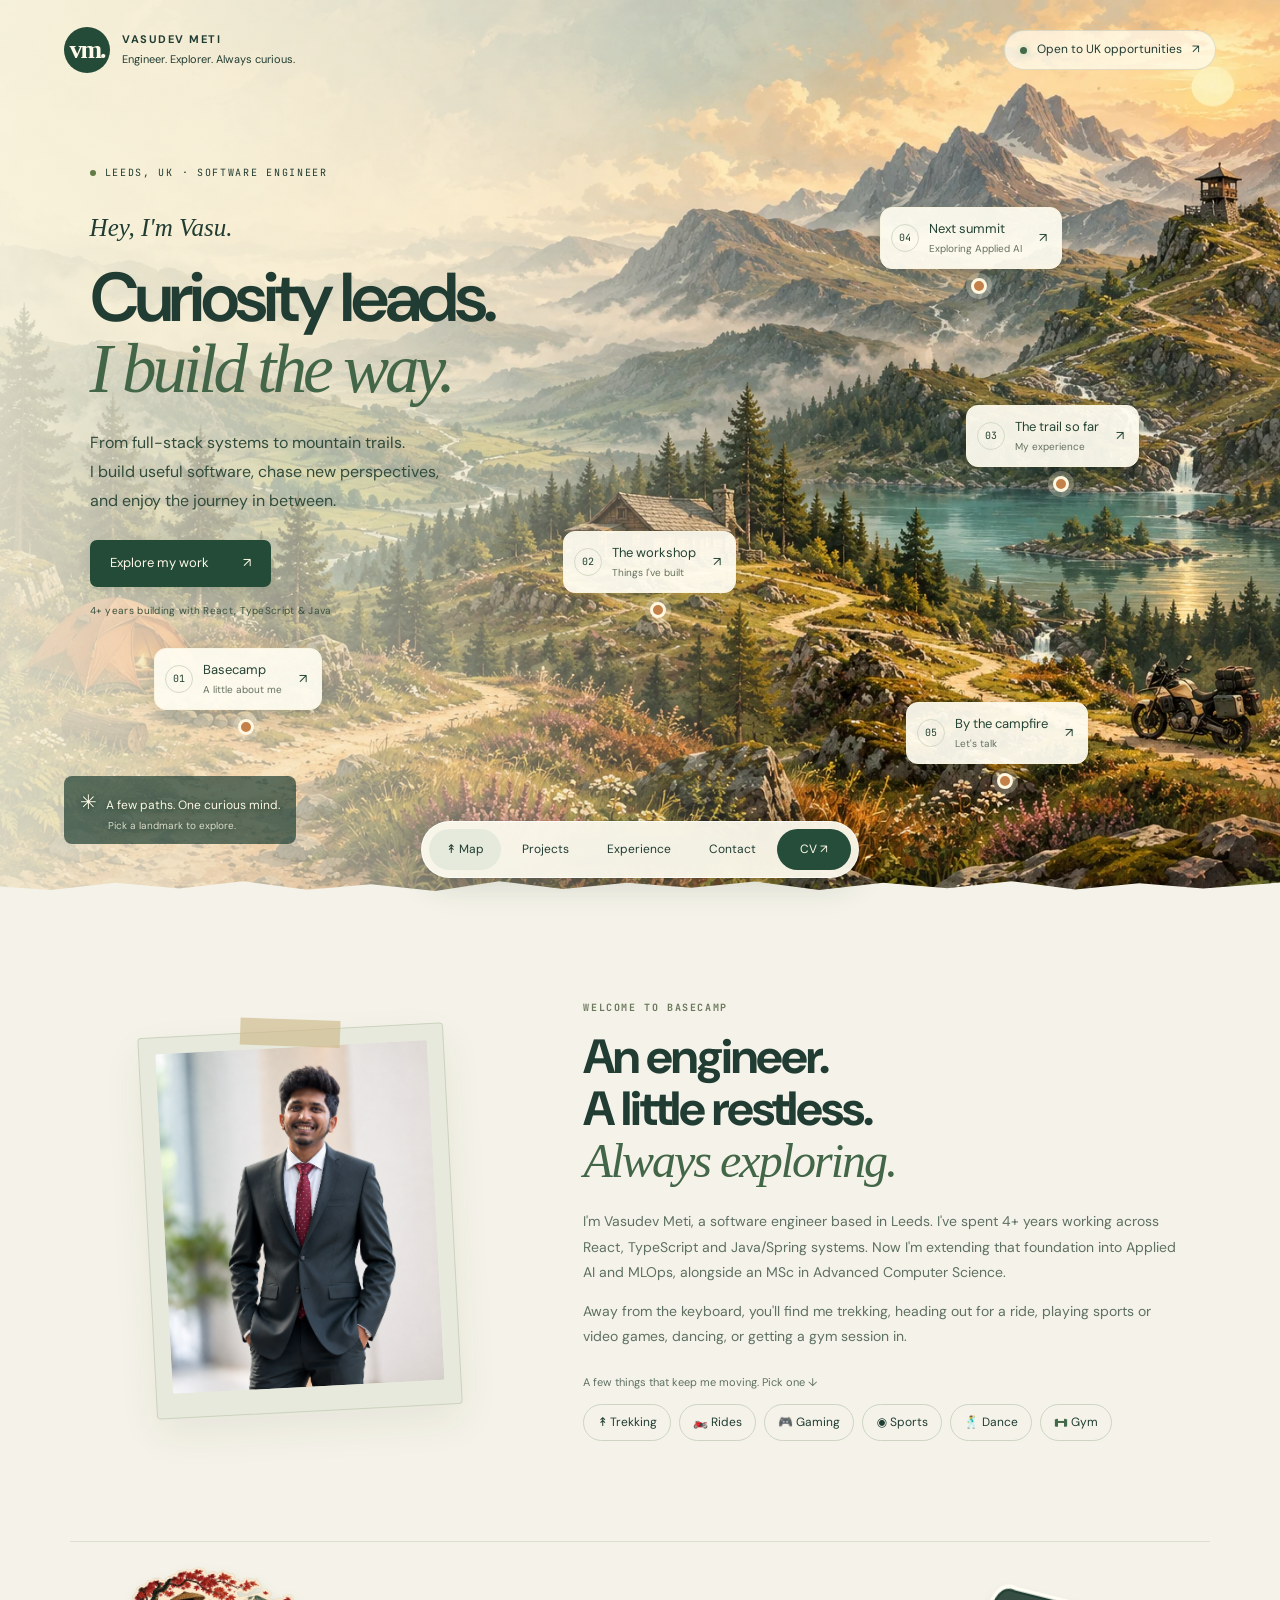
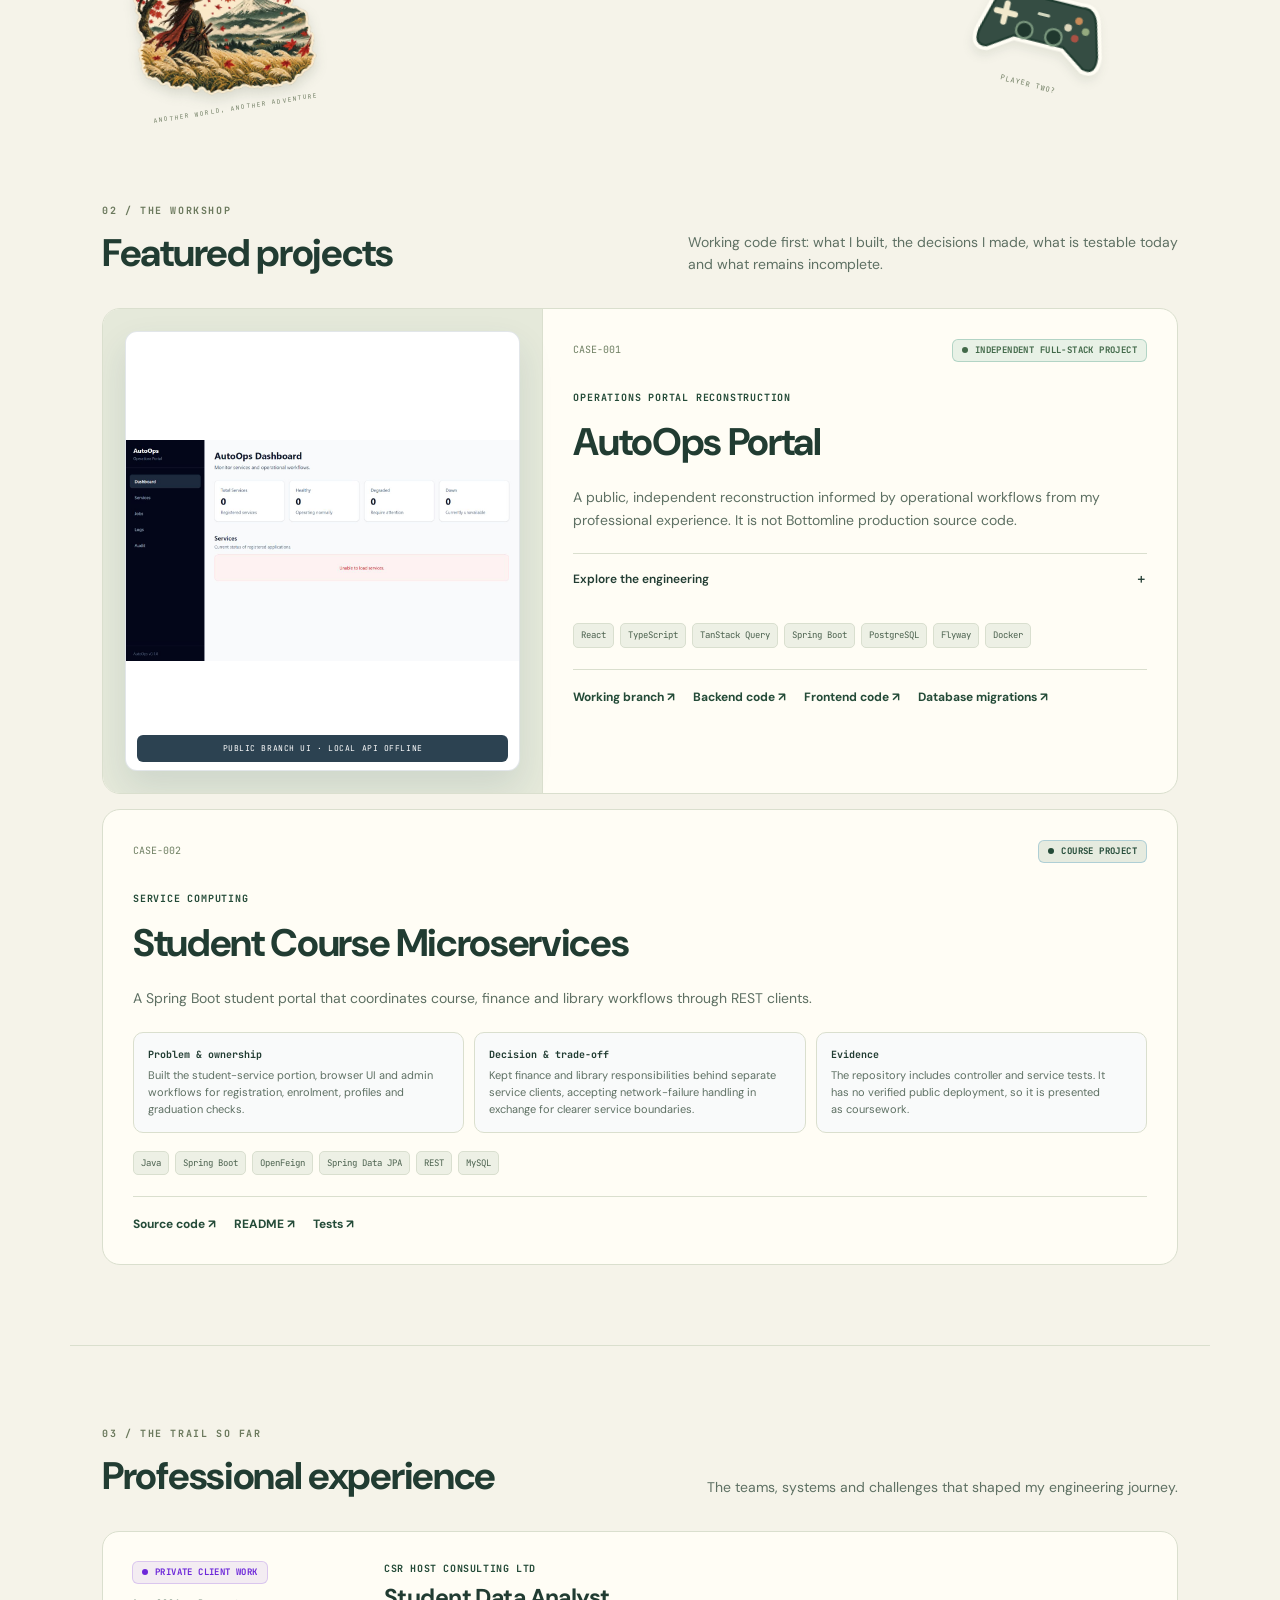
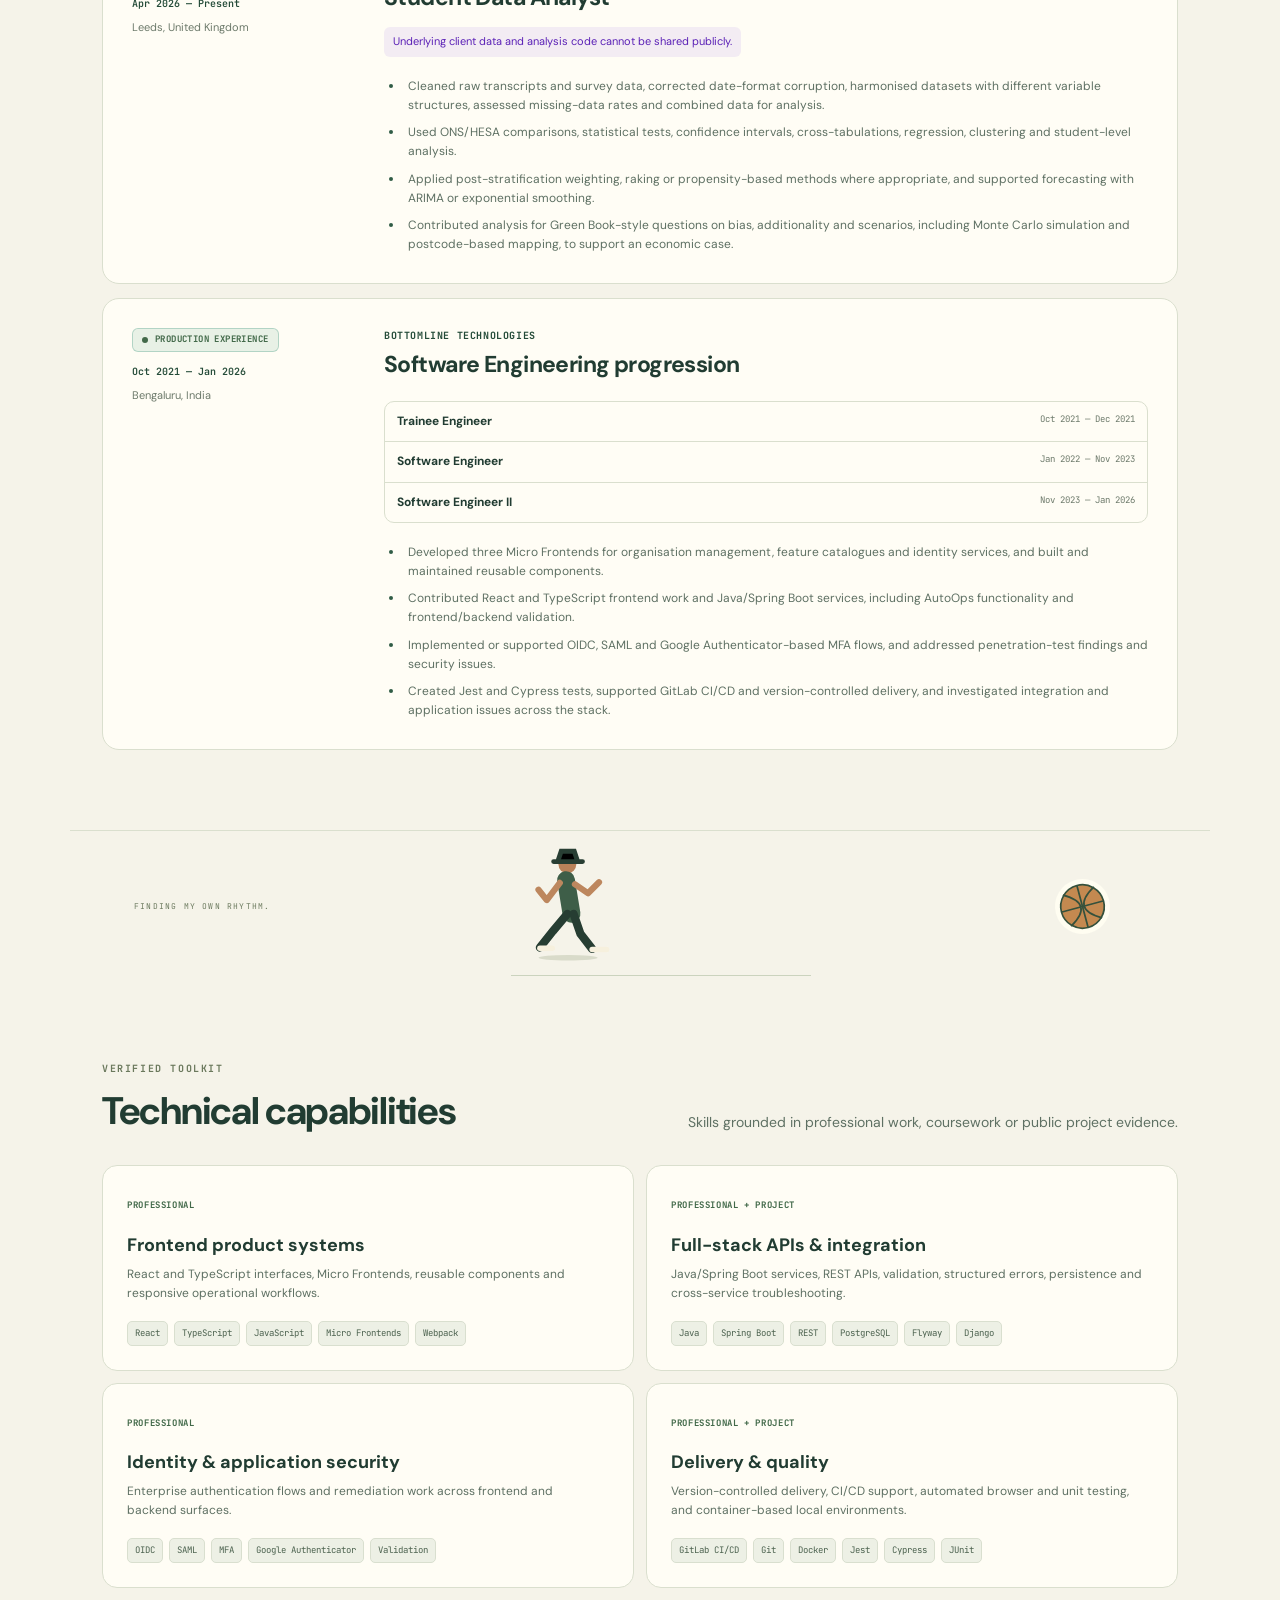
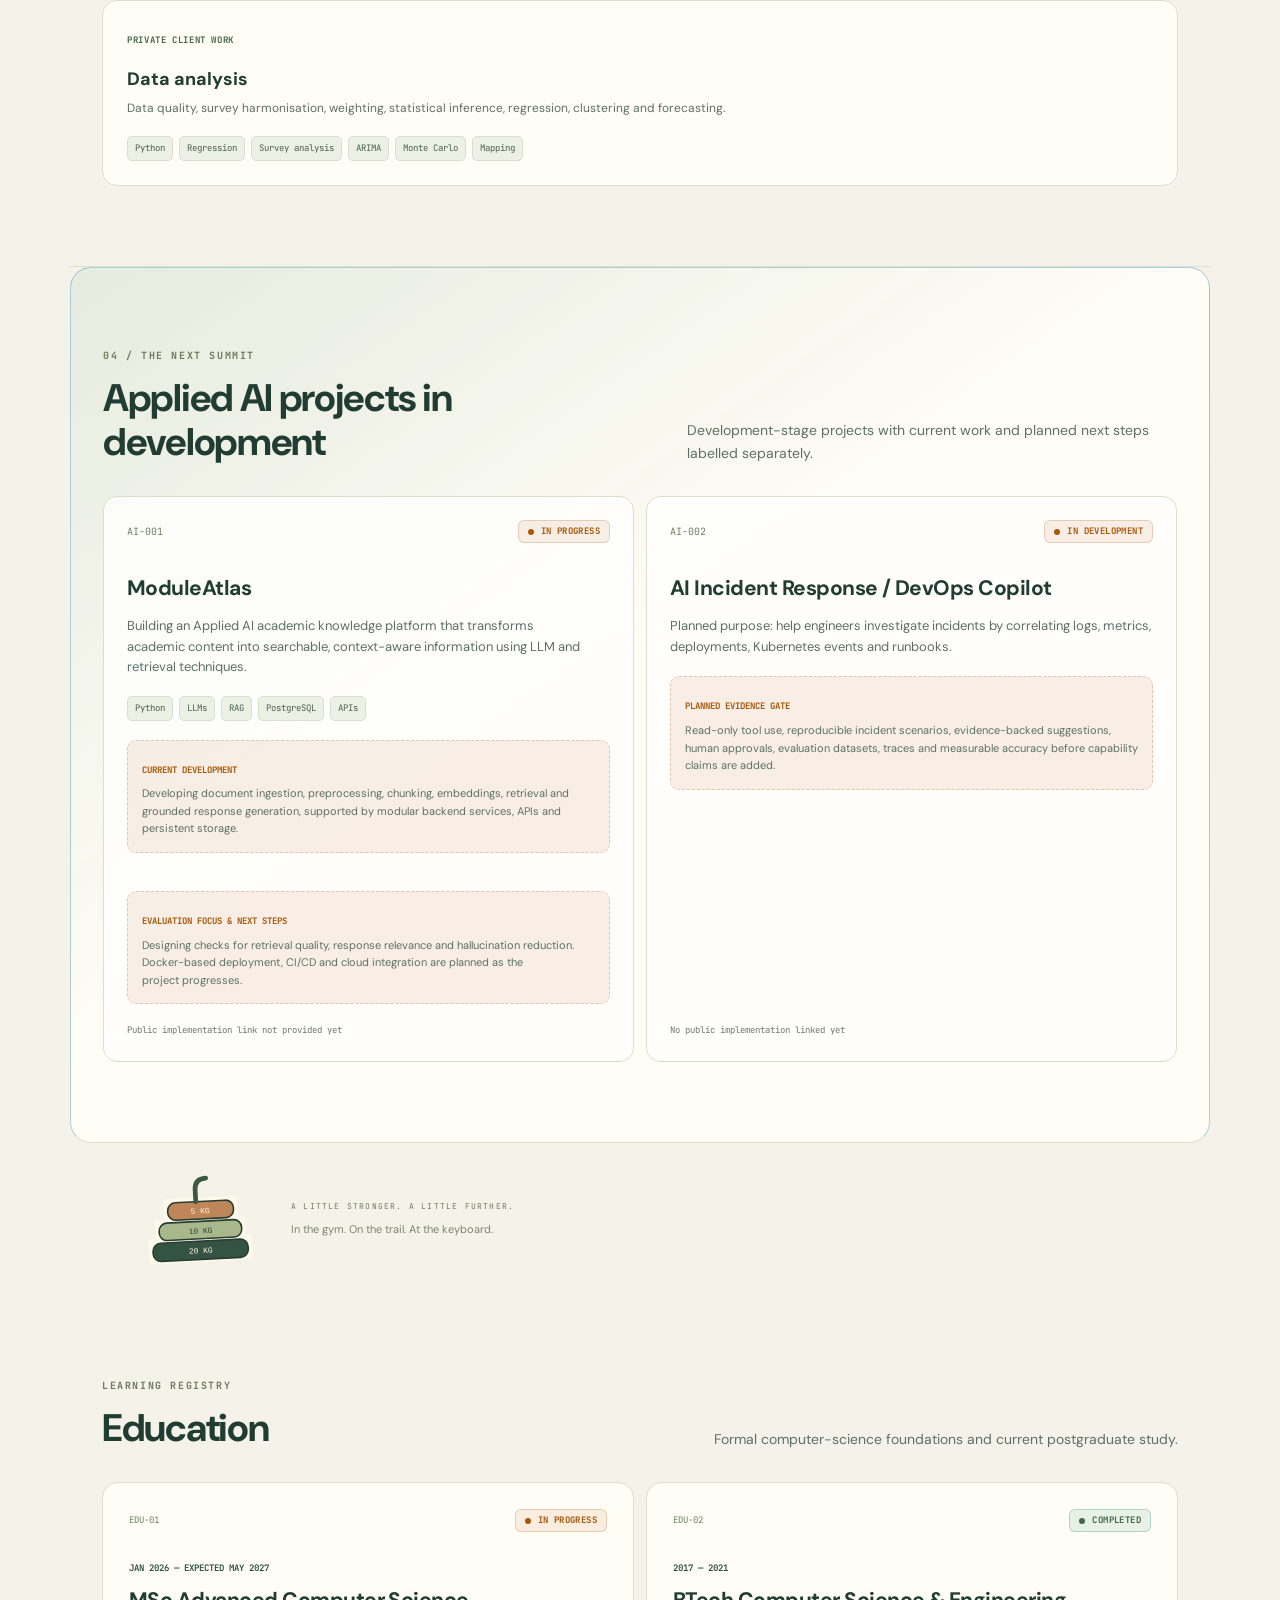
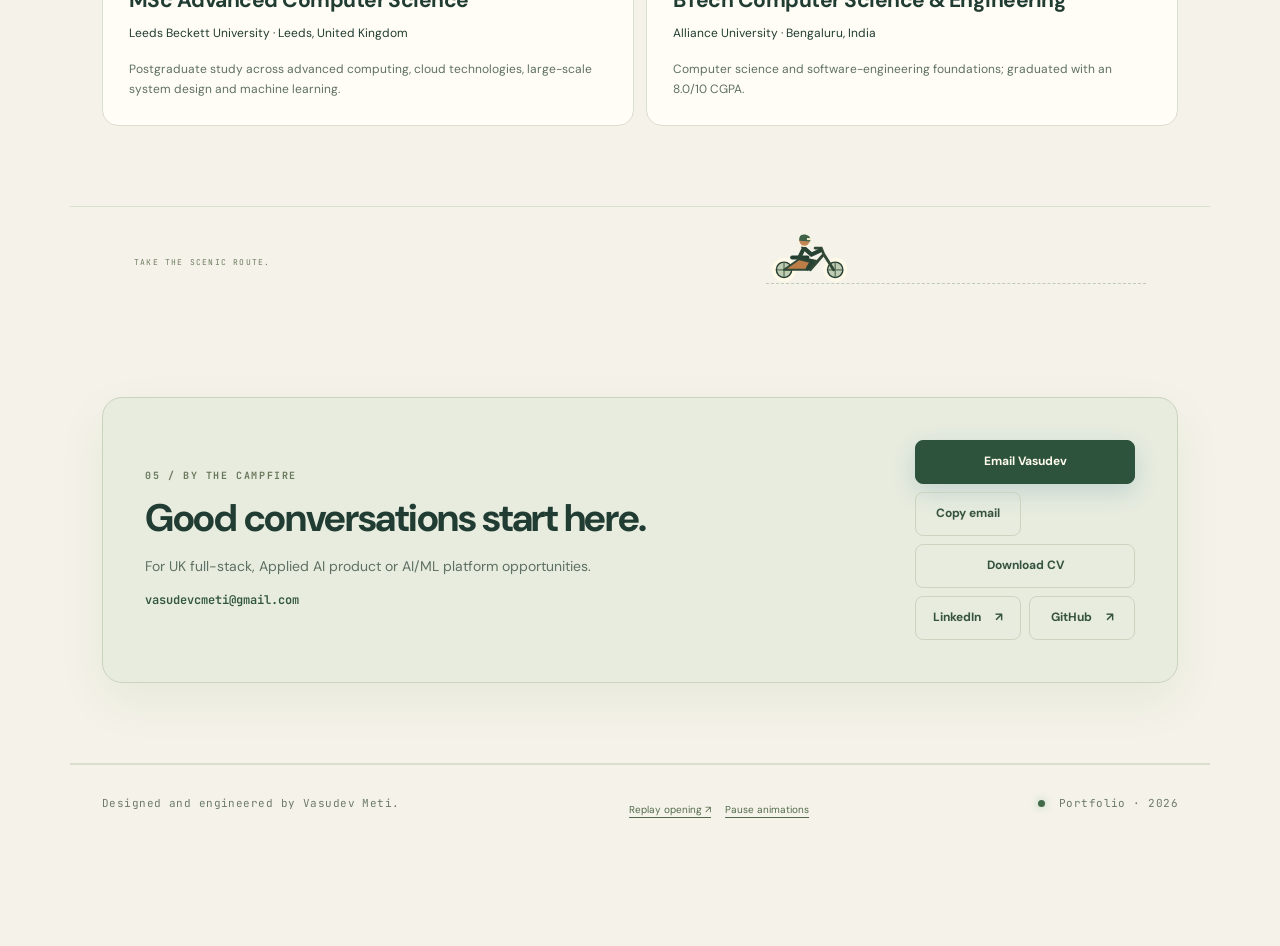
==== index.html @ c8687cd1 "Add Snowdonia trekking photo and replay intro on every reload" ====
<!doctype html>
<html lang="en">
  <head>
    <meta charset="UTF-8" />
    <meta name="viewport" content="width=device-width, initial-scale=1.0" />
    <meta name="description" content="Software engineer with 4+ years of experience in React, TypeScript, Java, Spring Boot, identity systems and CI/CD, building toward Applied AI and MLOps." />
    <meta name="theme-color" content="#f5f3e9" />
    <link rel="preload" as="image" href="assets/trail-landscape.webp" />
    <meta property="og:title" content="Vasudev Meti | Software Engineer — Full-stack and Applied AI" />
    <meta property="og:description" content="Software engineer with 4+ years of experience in React, TypeScript, Java, Spring Boot, identity systems and CI/CD, building toward Applied AI and MLOps." />
    <meta property="og:type" content="website" />
    <meta property="og:url" content="https://mevasudevmeti.github.io/portfolio/" />
    <meta property="og:image" content="https://mevasudevmeti.github.io/portfolio/assets/og-card.png" />
    <meta property="og:image:width" content="1200" />
    <meta property="og:image:height" content="630" />
    <meta property="og:image:alt" content="Vasudev Meti — Software Engineer, Full-stack and Applied AI" />
    <meta name="twitter:card" content="summary_large_image" />
    <meta name="twitter:title" content="Vasudev Meti | Software Engineer — Full-stack and Applied AI" />
    <meta name="twitter:description" content="Software engineer with 4+ years of experience across full-stack systems, identity, CI/CD and evaluation-driven Applied AI." />
    <meta name="twitter:image" content="https://mevasudevmeti.github.io/portfolio/assets/og-card.png" />
    <link rel="canonical" href="https://mevasudevmeti.github.io/portfolio/" />
    <title>Vasudev Meti | Software Engineer — Full-stack and Applied AI</title>
    <link rel="icon" href="assets/favicon.svg" type="image/svg+xml" />
    <link rel="preconnect" href="https://fonts.googleapis.com" />
    <link rel="preconnect" href="https://fonts.gstatic.com" crossorigin />
    <link href="https://fonts.googleapis.com/css2?family=DM+Sans:wght@400;500;600;700&family=JetBrains+Mono:wght@400;500;600&display=swap" rel="stylesheet" />
    <script>
      document.documentElement.classList.add("js");
    </script>
    <link rel="stylesheet" href="styles.css?v=trail-1" />
    <link rel="stylesheet" href="trail.css?v=trail-1" />
    <link rel="stylesheet" href="personal.css?v=trek-photo-1" />
    <script src="script.js?v=trek-photo-1" defer></script>
  </head>
  <body>
    <svg class="sticker-definitions" xmlns="http://www.w3.org/2000/svg" aria-hidden="true"><defs>
      <symbol id="sticker-controller" viewBox="0 0 180 120">
        <path d="M44 29 Q27 25 21 47 L10 88 Q6 111 24 108 L56 86 124 86 156 108 Q174 112 171 89 L159 46 Q153 26 136 29Z" fill="#f9f4e4" stroke="#fffdf4" stroke-width="13" stroke-linejoin="round"/>
        <path d="M44 29 Q27 25 21 47 L10 88 Q6 111 24 108 L56 86 124 86 156 108 Q174 112 171 89 L159 46 Q153 26 136 29Z" fill="#354d43" stroke="#203d31" stroke-width="3"/>
        <path d="M38 47V72M26 59H51" stroke="#f1e9cc" stroke-width="8" stroke-linecap="round"/><circle cx="136" cy="47" r="5" fill="#c88b59"/><circle cx="148" cy="59" r="5" fill="#94aa7f"/><circle cx="124" cy="59" r="5" fill="#ded7bc"/><circle cx="136" cy="71" r="5" fill="#a95144"/>
        <circle cx="68" cy="76" r="11" fill="#20382e" stroke="#78957c" stroke-width="3"/><circle cx="108" cy="76" r="11" fill="#20382e" stroke="#78957c" stroke-width="3"/><path d="M82 50H95" stroke="#d2d7bf" stroke-width="4" stroke-linecap="round"/>
      </symbol>
      <symbol id="sticker-bike" viewBox="0 0 210 130">
        <g fill="#263e34" stroke="#fff9e8" stroke-width="9"><circle cx="44" cy="95" r="25"/><circle cx="169" cy="95" r="25"/></g>
        <g class="bike-wheel" style="transform-origin:44px 95px"><circle cx="44" cy="95" r="17" fill="#bfccb2"/><path d="M44 78V112M27 95H61" stroke="#577059" stroke-width="3"/></g>
        <g class="bike-wheel" style="transform-origin:169px 95px"><circle cx="169" cy="95" r="17" fill="#bfccb2"/><path d="M169 78V112M152 95H186" stroke="#577059" stroke-width="3"/></g>
        <path d="M44 95 82 68 122 73 102 95Z" fill="#bd7d47" stroke="#314936" stroke-width="5" stroke-linejoin="round"/><path d="M108 95 141 57 165 95M141 57 135 42H120" fill="none" stroke="#314936" stroke-width="7" stroke-linecap="round"/><path d="M64 65H101" stroke="#213d30" stroke-width="10" stroke-linecap="round"/>
        <path d="M91 40 111 58 132 48M91 45 81 66 113 74 102 92" fill="none" stroke="#284234" stroke-width="10" stroke-linecap="round" stroke-linejoin="round"/><circle cx="94" cy="24" r="14" fill="#c38755" stroke="#fff5df" stroke-width="3"/><path d="M81 24 Q80 6 96 9 Q111 12 108 26Z" fill="#3e6147"/><path d="M100 20H110" stroke="#f5eacd" stroke-width="5"/>
      </symbol>
      <symbol id="sticker-plates" viewBox="0 0 170 140">
        <g stroke="#fff9eb" stroke-width="10" stroke-linejoin="round"><path d="M22 117 22 96 142 96 142 117Z" fill="#355343"/><path d="M31 92 31 71 135 71 135 92Z" fill="#a9b88a"/><path d="M43 67 43 46 126 46 126 67Z" fill="#bf8659"/></g>
        <g stroke="#263e32" stroke-width="2"><rect x="22" y="96" width="120" height="23" rx="10" fill="#355343"/><rect x="31" y="71" width="104" height="22" rx="10" fill="#a9b88a"/><rect x="43" y="46" width="83" height="22" rx="10" fill="#bf8659"/></g><g fill="#fff7de" font-family="monospace" font-size="10" text-anchor="middle"><text x="82" y="111">20 KG</text><text x="83" y="86" fill="#2b4435">10 KG</text><text x="84" y="61">5 KG</text></g>
        <path d="M79 46V31Q79 17 93 17" fill="none" stroke="#3c5942" stroke-width="6" stroke-linecap="round"/>
      </symbol>
      <symbol id="sticker-moonwalker" viewBox="0 0 160 180">
        <ellipse cx="83" cy="169" rx="43" ry="4" fill="#9eac8a55"/>
        <g class="moon-body"><circle cx="82" cy="33" r="13" fill="#b98159"/><path d="M68 29 73 14H92L97 29M62 29H104" stroke="#283e33" stroke-width="7" stroke-linecap="round"/>
        <path d="M80 56 88 105" stroke="#3e5e48" stroke-width="26" stroke-linecap="round"/><path d="M71 60 52 85 40 70M93 62 112 75 128 59" stroke="#bd875e" stroke-width="9" fill="none" stroke-linecap="round" stroke-linejoin="round"/>
        <g class="moon-leg-a"><path d="M82 105 61 130 42 154" stroke="#263d32" stroke-width="12" fill="none" stroke-linecap="round"/><path d="M42 155H60" stroke="#f6f0dd" stroke-width="8" stroke-linecap="round"/></g>
        <g class="moon-leg-b"><path d="M91 105 101 134 118 156" stroke="#263d32" stroke-width="12" fill="none" stroke-linecap="round"/><path d="M118 157H139" stroke="#f6f0dd" stroke-width="8" stroke-linecap="round"/></g></g>
      </symbol>
      <symbol id="sticker-ball" viewBox="0 0 110 110"><circle cx="55" cy="55" r="43" fill="#f3e6bd" stroke="#fffdf1" stroke-width="10"/><circle cx="55" cy="55" r="38" fill="#c48950" stroke="#35513c" stroke-width="3"/><path d="M18 55H92M55 17V93M27 27Q77 55 27 83M83 27Q33 55 83 83" fill="none" stroke="#35513c" stroke-width="3"/></symbol>
    </defs></svg>

    <dialog class="journey-intro" id="journey-intro" aria-labelledby="intro-tagline">

      <div class="intro-stickers" aria-hidden="true">
        <div class="intro-sticker intro-game"><img src="assets/yotei-sticker.webp" alt=""><span>GHOST OF YŌTEI / OFF THE CLOCK</span></div>
        <svg class="intro-sticker intro-pad" viewBox="0 0 180 120"><use href="#sticker-controller"/></svg>
        <div class="intro-sticker intro-dancer"><svg viewBox="0 0 160 180"><use href="#sticker-moonwalker"/></svg><span>A LITTLE MOONWALK</span></div>
        <svg class="intro-sticker intro-weights" viewBox="0 0 170 140"><use href="#sticker-plates"/></svg>
        <svg class="intro-sticker intro-ball" viewBox="0 0 110 110"><use href="#sticker-ball"/></svg>
      </div>
      <div class="intro-content">
        <p class="intro-name">VASUDEV METI</p>
        <svg class="intro-trail" viewBox="0 0 400 160" aria-hidden="true">
          <path class="intro-mountains" d="M20 130 90 35 145 104 203 20 286 125 337 55 380 130" />
          <path class="intro-infinity" d="M200 100 C160 42 60 42 60 100 C60 158 160 158 200 100 C240 42 340 42 340 100 C340 158 240 158 200 100" />
          <circle class="intro-traveller" r="5" cx="0" cy="0" />
        </svg>
        <p class="intro-overline">EVERY TRAIL IS A NEW BEGINNING</p>
        <h2 id="intro-tagline">A beginning<br><em>without an end.</em></h2>
        <p class="intro-footnote">Build. Explore. Keep going.</p>
      </div>
      <button class="intro-skip" type="button">Enter the trail <span aria-hidden="true">↗</span></button>
    </dialog>
    <a class="skip-link" href="#main-content">Skip to content</a>
    <div class="ambient ambient-one" aria-hidden="true"></div>
    <div class="ambient ambient-two" aria-hidden="true"></div>

    <div class="app-shell">
      <div class="workspace">
        <header class="trail-header">
          <a class="trail-brand" href="#overview"><span class="trail-monogram">vm.</span><span>VASUDEV METI<small>Engineer. Explorer. Always curious.</small></span></a>
          <a class="availability" href="#contact"><span class="status-dot"></span> Open to UK opportunities <span aria-hidden="true">↗</span></a>
        </header>
        <main id="main-content">
          <section class="trail-hero" id="overview" aria-labelledby="hero-title">
            <div class="landscape" aria-hidden="true"></div>
            <div class="trail-intro">
              <p class="trail-eyebrow"><span></span> LEEDS, UK · SOFTWARE ENGINEER</p>
              <p class="hello">Hey, I'm Vasu.</p>
              <h1 id="hero-title">Curiosity leads.<br><em>I build the way.</em></h1>
              <p class="trail-summary">From full-stack systems to mountain trails.<br>I build useful software, chase new perspectives,<br class="desktop-break"> and enjoy the journey in between.</p>
              <a class="trail-cta" href="#projects">Explore my work <span aria-hidden="true">↗</span></a>
              <p class="trail-note">4+ years building with React, TypeScript &amp; Java</p>
            </div>
            <nav class="landmarks" aria-label="Explore the portfolio trail">
              <a class="landmark basecamp" href="#about"><span class="landmark-number">01</span><span>Basecamp<small>A little about me</small></span><span aria-hidden="true">↗</span></a>
              <a class="landmark outpost" href="#projects"><span class="landmark-number">02</span><span>The workshop<small>Things I've built</small></span><span aria-hidden="true">↗</span></a>
              <a class="landmark checkpoint" href="#experience"><span class="landmark-number">03</span><span>The trail so far<small>My experience</small></span><span aria-hidden="true">↗</span></a>
              <a class="landmark summit" href="#ai-projects"><span class="landmark-number">04</span><span>Next summit<small>Exploring Applied AI</small></span><span aria-hidden="true">↗</span></a>
              <a class="landmark campfire" href="#contact"><span class="landmark-number">05</span><span>By the campfire<small>Let's talk</small></span><span aria-hidden="true">↗</span></a>
            </nav>
            <div class="map-caption"><span aria-hidden="true">✳</span> A few paths. One curious mind.<small>Pick a landmark to explore.</small></div>
            <a class="scroll-cue" href="#about">THERE'S MORE BELOW <span aria-hidden="true">↓</span></a>
          </section>
          <section class="section about-section" id="about" aria-labelledby="about-title">
            <div class="about-portrait"><img src="assets/vasudev-meti.png" alt="Vasudev Meti" loading="lazy"></div>
            <div class="about-copy"><p class="mono-kicker">WELCOME TO BASECAMP</p><h2 id="about-title">An engineer.<br>A little restless.<br><em>Always exploring.</em></h2>
              <p>I'm Vasudev Meti, a software engineer based in Leeds. I've spent 4+ years working across React, TypeScript and Java/Spring systems. Now I'm extending that foundation into Applied AI and MLOps, alongside an MSc in Advanced Computer Science.</p>
              <p>Away from the keyboard, you'll find me trekking, heading out for a ride, playing sports or video games, dancing, or getting a gym session in.</p>
              <p class="hobby-invitation">A few things that keep me moving. Pick one ↓</p>
              <div class="hobby-buttons" aria-label="Discover my interests">
                <button type="button" data-hobby="trekking"><span aria-hidden="true">↟</span> Trekking</button><button type="button" data-hobby="rides"><span aria-hidden="true">🏍️</span> Rides</button><button type="button" data-hobby="gaming"><span aria-hidden="true">🎮</span> Gaming</button><button type="button" data-hobby="sports"><span aria-hidden="true">◉</span> Sports</button><button type="button" data-hobby="dance"><span aria-hidden="true">🕺</span> Dance</button><button type="button" data-hobby="gym"><span class="dumbbell-icon" aria-hidden="true">━</span> Gym</button>
              </div>
            </div>
          </section>
          <div class="interest-interlude ambient-shelf" aria-hidden="true"><div class="sticker-postcard"><img src="assets/yotei-sticker.webp" alt="" loading="lazy"><span>ANOTHER WORLD, ANOTHER ADVENTURE</span></div><div class="resting-controller"><svg viewBox="0 0 180 120"><use href="#sticker-controller"/></svg><span>PLAYER TWO?</span></div></div>
          <section class="section" id="projects" aria-labelledby="projects-title">
            <div class="section-heading reveal" id="projects-heading"><div><p class="mono-kicker">02 / THE WORKSHOP</p><h2 id="projects-title">Featured projects</h2></div><p>Working code first: what I built, the decisions I made, what is testable today and what remains incomplete.</p></div>

            <article class="case-study featured-case reveal">
              <div class="case-media">
                <img src="assets/autoops-dashboard.png" alt="AutoOps dashboard frontend showing zero service metrics and an unavailable API message" loading="lazy" />
                <span class="evidence-caption">PUBLIC BRANCH UI · LOCAL API OFFLINE</span>
              </div>
              <div class="case-body">
                <div class="case-heading"><span class="case-index">CASE-001</span><span class="status-label status-independent">Independent Full-stack Project</span></div>
                <p class="project-type">OPERATIONS PORTAL RECONSTRUCTION</p>
                <h3>AutoOps Portal</h3>
                <p class="case-lead">A public, independent reconstruction informed by operational workflows from my professional experience. It is not Bottomline production source code.</p>
                <details class="project-details"><summary>Explore the engineering <span aria-hidden="true">＋</span></summary><div class="case-facts">
                  <div><strong>Problem</strong><p>Give engineers one place to register services, inspect health, launch checks and review jobs and audit events.</p></div>
                  <div><strong>My ownership</strong><p>Built the React client, Spring Boot APIs and service layer, PostgreSQL model and Flyway migrations, plus Docker-based local database setup.</p></div>
                  <div><strong>Decision &amp; trade-off</strong><p>Health checks are persisted as asynchronous jobs with separate audit events. This improves traceability while adding lifecycle and failure-state complexity.</p></div>
                  <div><strong>Works today</strong><p>Service create/edit/delete/list, search and filters, health-check jobs, jobs and audit views, request validation and structured error handling.</p></div>
                  <div><strong>Tests &amp; limits</strong><p>The branch currently has a Spring context-load test only. Broader API/UI tests, clearer setup documentation and Redis integration are not present yet.</p></div>
                  <div><strong>What I improved</strong><p>Separated API, service and persistence responsibilities and used versioned migrations instead of schema auto-creation.</p></div>
                </div></details>
                <div class="tech-list" aria-label="AutoOps technologies"><span>React</span><span>TypeScript</span><span>TanStack Query</span><span>Spring Boot</span><span>PostgreSQL</span><span>Flyway</span><span>Docker</span></div>
                <div class="evidence-links" aria-label="AutoOps evidence links">
                  <a href="https://github.com/mevasudevmeti/autoops-portal/tree/feature/backend" target="_blank" rel="noreferrer">Working branch ↗</a>
                  <a href="https://github.com/mevasudevmeti/autoops-portal/tree/feature/backend/backend" target="_blank" rel="noreferrer">Backend code ↗</a>
                  <a href="https://github.com/mevasudevmeti/autoops-portal/tree/feature/backend/frontend" target="_blank" rel="noreferrer">Frontend code ↗</a>
                  <a href="https://github.com/mevasudevmeti/autoops-portal/tree/feature/backend/backend/src/main/resources/db/migration" target="_blank" rel="noreferrer">Database migrations ↗</a>
                </div>
              </div>
            </article>

            <article class="case-study compact-case reveal">
              <div class="case-body">
                <div class="case-heading"><span class="case-index">CASE-002</span><span class="status-label status-course">Course Project</span></div>
                <p class="project-type">SERVICE COMPUTING</p>
                <h3>Student Course Microservices</h3>
                <p class="case-lead">A Spring Boot student portal that coordinates course, finance and library workflows through REST clients.</p>
                <div class="case-facts compact-facts">
                  <div><strong>Problem &amp; ownership</strong><p>Built the student-service portion, browser UI and admin workflows for registration, enrolment, profiles and graduation checks.</p></div>
                  <div><strong>Decision &amp; trade-off</strong><p>Kept finance and library responsibilities behind separate service clients, accepting network-failure handling in exchange for clearer service boundaries.</p></div>
                  <div><strong>Evidence</strong><p>The repository includes controller and service tests. It has no verified public deployment, so it is presented as coursework.</p></div>
                </div>
                <div class="tech-list"><span>Java</span><span>Spring Boot</span><span>OpenFeign</span><span>Spring Data JPA</span><span>REST</span><span>MySQL</span></div>
                <div class="evidence-links">
                  <a href="https://github.com/mevasudevmeti/Student-Courses-Microservice" target="_blank" rel="noreferrer">Source code ↗</a>
                  <a href="https://github.com/mevasudevmeti/Student-Courses-Microservice/blob/main/README.md" target="_blank" rel="noreferrer">README ↗</a>
                  <a href="https://github.com/mevasudevmeti/Student-Courses-Microservice/tree/main/student-service/src/test" target="_blank" rel="noreferrer">Tests ↗</a>
                </div>
              </div>
            </article>
          </section>

          <section class="section" id="experience" aria-labelledby="experience-title">
            <div class="section-heading reveal" id="experience-heading"><div><p class="mono-kicker">03 / THE TRAIL SO FAR</p><h2 id="experience-title">Professional experience</h2></div><p>The teams, systems and challenges that shaped my engineering journey.</p></div>
            <div class="experience-list">
              <article class="experience-card reveal">
                <div class="experience-meta"><span class="status-label status-private">Private Client Work</span><time datetime="2026-04">Apr 2026 — Present</time><p>Leeds, United Kingdom</p></div>
                <div class="experience-content">
                  <p class="company">CSR Host Consulting Ltd</p><h3>Student Data Analyst</h3>
                  <p class="confidential-note">Underlying client data and analysis code cannot be shared publicly.</p>
                  <ul>
                    <li>Cleaned raw transcripts and survey data, corrected date-format corruption, harmonised datasets with different variable structures, assessed missing-data rates and combined data for analysis.</li>
                    <li>Used ONS/HESA comparisons, statistical tests, confidence intervals, cross-tabulations, regression, clustering and student-level analysis.</li>
                    <li>Applied post-stratification weighting, raking or propensity-based methods where appropriate, and supported forecasting with ARIMA or exponential smoothing.</li>
                    <li>Contributed analysis for Green Book-style questions on bias, additionality and scenarios, including Monte Carlo simulation and postcode-based mapping, to support an economic case.</li>
                  </ul>
                </div>
              </article>

              <article class="experience-card reveal">
                <div class="experience-meta"><span class="status-label status-professional">Production Experience</span><time datetime="2021-10">Oct 2021 — Jan 2026</time><p>Bengaluru, India</p></div>
                <div class="experience-content">
                  <p class="company">Bottomline Technologies</p><h3>Software Engineering progression</h3>
                  <ol class="role-progression" aria-label="Bottomline career progression">
                    <li><span>Trainee Engineer</span><time>Oct 2021 — Dec 2021</time></li>
                    <li><span>Software Engineer</span><time>Jan 2022 — Nov 2023</time></li>
                    <li><span>Software Engineer II</span><time>Nov 2023 — Jan 2026</time></li>
                  </ol>
                  <ul>
                    <li>Developed three Micro Frontends for organisation management, feature catalogues and identity services, and built and maintained reusable components.</li>
                    <li>Contributed React and TypeScript frontend work and Java/Spring Boot services, including AutoOps functionality and frontend/backend validation.</li>
                    <li>Implemented or supported OIDC, SAML and Google Authenticator-based MFA flows, and addressed penetration-test findings and security issues.</li>
                    <li>Created Jest and Cypress tests, supported GitLab CI/CD and version-controlled delivery, and investigated integration and application issues across the stack.</li>
                  </ul>
                </div>
              </article>
            </div>
          </section>

          <div class="moonwalk-interlude ambient-shelf" aria-hidden="true"><span>FINDING MY OWN RHYTHM.</span><div class="moonwalk-track"><svg class="moon-slide" viewBox="0 0 160 180"><use href="#sticker-moonwalker"/></svg></div><svg class="resting-ball" viewBox="0 0 110 110"><use href="#sticker-ball"/></svg></div>
          <section class="section" id="capabilities" aria-labelledby="capabilities-title">
            <div class="section-heading reveal" id="capabilities-heading"><div><p class="mono-kicker">VERIFIED TOOLKIT</p><h2 id="capabilities-title">Technical capabilities</h2></div><p>Skills grounded in professional work, coursework or public project evidence.</p></div>
            <div class="capabilities-grid">
              <article class="capability-card reveal"><span class="capability-evidence">PROFESSIONAL</span><h3>Frontend product systems</h3><p>React and TypeScript interfaces, Micro Frontends, reusable components and responsive operational workflows.</p><div class="tech-list"><span>React</span><span>TypeScript</span><span>JavaScript</span><span>Micro Frontends</span><span>Webpack</span></div></article>
              <article class="capability-card reveal"><span class="capability-evidence">PROFESSIONAL + PROJECT</span><h3>Full-stack APIs &amp; integration</h3><p>Java/Spring Boot services, REST APIs, validation, structured errors, persistence and cross-service troubleshooting.</p><div class="tech-list"><span>Java</span><span>Spring Boot</span><span>REST</span><span>PostgreSQL</span><span>Flyway</span><span>Django</span></div></article>
              <article class="capability-card reveal"><span class="capability-evidence">PROFESSIONAL</span><h3>Identity &amp; application security</h3><p>Enterprise authentication flows and remediation work across frontend and backend surfaces.</p><div class="tech-list"><span>OIDC</span><span>SAML</span><span>MFA</span><span>Google Authenticator</span><span>Validation</span></div></article>
              <article class="capability-card reveal"><span class="capability-evidence">PROFESSIONAL + PROJECT</span><h3>Delivery &amp; quality</h3><p>Version-controlled delivery, CI/CD support, automated browser and unit testing, and container-based local environments.</p><div class="tech-list"><span>GitLab CI/CD</span><span>Git</span><span>Docker</span><span>Jest</span><span>Cypress</span><span>JUnit</span></div></article>
              <article class="capability-card reveal"><span class="capability-evidence">PRIVATE CLIENT WORK</span><h3>Data analysis</h3><p>Data quality, survey harmonisation, weighting, statistical inference, regression, clustering and forecasting.</p><div class="tech-list"><span>Python</span><span>Regression</span><span>Survey analysis</span><span>ARIMA</span><span>Monte Carlo</span><span>Mapping</span></div></article>
            </div>
          </section>

          <section class="section ai-section" id="ai-projects" aria-labelledby="ai-projects-title">
            <div class="section-heading reveal" id="ai-projects-heading"><div><p class="mono-kicker">04 / THE NEXT SUMMIT</p><h2 id="ai-projects-title">Applied AI projects in development</h2></div><p>Development-stage projects with current work and planned next steps labelled separately.</p></div>
            <div class="ai-project-grid">
              <article class="ai-project-card reveal">
                <div class="case-heading"><span class="case-index">AI-001</span><span class="status-label status-development">In Progress</span></div>
                <h3>ModuleAtlas</h3>
                <p>Building an Applied AI academic knowledge platform that transforms academic content into searchable, context-aware information using LLM and retrieval techniques.</p>
                <div class="tech-list" aria-label="ModuleAtlas technologies"><span>Python</span><span>LLMs</span><span>RAG</span><span>PostgreSQL</span><span>APIs</span></div>
                <div class="planned-scope"><strong>Current development</strong><p>Developing document ingestion, preprocessing, chunking, embeddings, retrieval and grounded response generation, supported by modular backend services, APIs and persistent storage.</p></div>
                <div class="planned-scope"><strong>Evaluation focus &amp; next steps</strong><p>Designing checks for retrieval quality, response relevance and hallucination reduction. Docker-based deployment, CI/CD and cloud integration are planned as the project progresses.</p></div>
                <span class="no-evidence">Public implementation link not provided yet</span>
              </article>
              <article class="ai-project-card reveal">
                <div class="case-heading"><span class="case-index">AI-002</span><span class="status-label status-development">In Development</span></div>
                <h3>AI Incident Response / DevOps Copilot</h3>
                <p>Planned purpose: help engineers investigate incidents by correlating logs, metrics, deployments, Kubernetes events and runbooks.</p>
                <div class="planned-scope"><strong>Planned evidence gate</strong><p>Read-only tool use, reproducible incident scenarios, evidence-backed suggestions, human approvals, evaluation datasets, traces and measurable accuracy before capability claims are added.</p></div>
                <span class="no-evidence">No public implementation linked yet</span>
              </article>
            </div>
          </section>

          <div class="gym-interlude ambient-shelf" aria-hidden="true"><svg class="stacked-plates" viewBox="0 0 170 140"><use href="#sticker-plates"/></svg><div><span>A LITTLE STRONGER. A LITTLE FURTHER.</span><small>In the gym. On the trail. At the keyboard.</small></div></div>
          <section class="section" id="education" aria-labelledby="education-title">
            <div class="section-heading reveal" id="education-heading"><div><p class="mono-kicker">LEARNING REGISTRY</p><h2 id="education-title">Education</h2></div><p>Formal computer-science foundations and current postgraduate study.</p></div>
            <div class="education-grid">
              <article class="education-card reveal"><div class="education-card-top"><span class="education-index">EDU-01</span><span class="status-label status-development">In Progress</span></div><p class="education-period">JAN 2026 — EXPECTED MAY 2027</p><h3>MSc Advanced Computer Science</h3><p class="education-institution">Leeds Beckett University · Leeds, United Kingdom</p><p class="education-description">Postgraduate study across advanced computing, cloud technologies, large-scale system design and machine learning.</p></article>
              <article class="education-card reveal"><div class="education-card-top"><span class="education-index">EDU-02</span><span class="status-label status-complete">Completed</span></div><p class="education-period">2017 — 2021</p><h3>BTech Computer Science &amp; Engineering</h3><p class="education-institution">Alliance University · Bengaluru, India</p><p class="education-description">Computer science and software-engineering foundations; graduated with an 8.0/10 CGPA.</p></article>
            </div>
          </section>

          <div class="ride-interlude" aria-hidden="true"><span>TAKE THE SCENIC ROUTE.</span><div class="bike-lane ambient-shelf" aria-hidden="true"><span class="lane-dashes"></span><svg class="passing-bike" viewBox="0 0 210 130"><use href="#sticker-bike"/></svg></div></div>
          <section class="section contact-section" id="contact" aria-labelledby="contact-title">
            <div class="contact-panel reveal" id="contact-heading">
              <div><p class="mono-kicker">05 / BY THE CAMPFIRE</p><h2 id="contact-title">Good conversations start here.</h2><p>For UK full-stack, Applied AI product or AI/ML platform opportunities.</p><a class="visible-email" href="mailto:vasudevcmeti@gmail.com">vasudevcmeti@gmail.com</a></div>
              <div class="contact-actions">
                <a class="button button-primary" href="mailto:vasudevcmeti@gmail.com">Email Vasudev</a>
                <button class="button button-secondary" id="copy-email" type="button" data-email="vasudevcmeti@gmail.com">Copy email</button>
                <a class="button button-secondary" href="assets/vasudev-meti-cv.pdf?v=20260829-1" download>Download CV</a>
                <a class="button button-secondary" href="https://www.linkedin.com/in/vasudev-c-meti-9a0861196/" target="_blank" rel="noreferrer">LinkedIn <span>↗</span></a>
                <a class="button button-secondary" href="https://github.com/mevasudevmeti" target="_blank" rel="noreferrer">GitHub <span>↗</span></a>
              </div>
            </div>
          </section>
        </main>

        <footer><p>Designed and engineered by Vasudev Meti.</p><div class="personality-controls"><button type="button" id="replay-intro">Replay opening ↗</button><button type="button" id="toggle-motion" aria-pressed="false">Pause animations</button></div><p><span class="status-dot"></span> Portfolio · <span id="current-year"></span></p></footer>
      </div>
    </div>

    <nav class="trail-dock" aria-label="Main navigation">
      <a href="#overview" aria-label="Back to the trail map">↟<span class="dock-map-label"> Map</span></a><a href="#projects">Projects</a><a href="#experience">Experience</a><a href="#contact">Contact</a><a class="dock-cv" href="assets/vasudev-meti-cv.pdf" download>CV ↗</a>
    </nav>
    <dialog class="hobby-dialog" id="hobby-dialog" aria-labelledby="hobby-title">
      <button class="dialog-close" type="button" aria-label="Close interest">×</button>
      <div class="hobby-photo" hidden><img src="assets/trek-snowdonia.webp" alt="Vasudev trekking on a grassy mountain ridge in Snowdonia, Wales" width="300" height="450" loading="lazy"></div>
      <div class="hobby-copy">
      <p class="mono-kicker">OFF THE CLOCK</p><span class="hobby-symbol" aria-hidden="true"></span>
      <div class="dance-stage" hidden>
        <svg class="dancing-guy" viewBox="0 0 180 180" role="img" aria-label="A little dancer doing a side step, arm wave and celebratory groove">
          <ellipse class="dance-shadow" cx="90" cy="166" rx="37" ry="5" />
          <g class="dancer-body"><circle cx="90" cy="35" r="15" fill="#c88c61"/><path d="M75 32 Q72 10 91 15 Q110 17 105 33 L97 26 80 28Z" fill="#263d32"/>
          <path d="M90 57 90 106" stroke="#426949" stroke-width="27" stroke-linecap="round"/>
          <g class="dance-arm left-arm"><path d="M78 63 57 83 38 66"/></g><g class="dance-arm right-arm"><path d="M102 63 122 81 141 58"/></g>
          <g class="dance-leg left-leg"><path d="M84 106 70 132 62 157"/></g><g class="dance-leg right-leg"><path d="M96 106 112 132 122 157"/></g></g>
        </svg><p class="dance-caption">A side step. An arm wave. A little groove.</p>
      </div>
      <p class="hobby-location" hidden>Snowdonia, Wales</p>
      <h2 id="hobby-title"></h2><p class="hobby-description"></p><button class="button button-primary hobby-back" type="button">Back to the trail ↗</button>
      </div>
    </dialog>
    <dialog class="command-dialog" id="command-dialog" aria-label="Jump to a portfolio section">
      <div class="command-search"><span aria-hidden="true">⌕</span><input id="command-input" type="search" placeholder="Jump to a portfolio section..." aria-label="Search portfolio sections" /><kbd>ESC</kbd></div>
      <div class="command-results" id="command-results"></div>
      <p class="command-hint">Use ↑ ↓ to navigate · Enter to select</p>
    </dialog>
  </body>
</html>
---- styles.css ----
:root {
  color-scheme: light;
  --bg: #edf3f8;
  --bg-raised: #f7fafc;
  --panel: rgba(255, 255, 255, 0.9);
  --panel-solid: #ffffff;
  --panel-hover: #f2f8fb;
  --border: rgba(29, 57, 82, 0.14);
  --border-strong: rgba(2, 119, 181, 0.34);
  --text: #102235;
  --muted: #526a80;
  --subtle: #6f879b;
  --cyan: #0277b5;
  --cyan-deep: #075985;
  --cyan-soft: rgba(2, 119, 181, 0.09);
  --green: #047857;
  --green-soft: rgba(4, 120, 87, 0.09);
  --amber: #a95808;
  --amber-soft: rgba(180, 83, 9, 0.09);
  --purple: #6d28d9;
  --purple-soft: rgba(109, 40, 217, 0.08);
  --red: #b42318;
  --sidebar-width: 252px;
  --topbar-height: 66px;
  --radius: 18px;
  --shadow: 0 24px 60px rgba(49, 77, 99, 0.13);
  --font-sans: "DM Sans", system-ui, -apple-system, BlinkMacSystemFont, "Segoe UI", sans-serif;
  --font-mono: "JetBrains Mono", "SFMono-Regular", Consolas, monospace;
}

* { box-sizing: border-box; }
html { scroll-behavior: smooth; scroll-padding-top: calc(var(--topbar-height) + 18px); }
body {
  margin: 0;
  min-width: 320px;
  overflow-x: hidden;
  background: var(--bg);
  color: var(--text);
  font-family: var(--font-sans);
  line-height: 1.6;
  -webkit-font-smoothing: antialiased;
}
body::before {
  position: fixed;
  inset: 0;
  z-index: -2;
  background-image: linear-gradient(rgba(41, 92, 125, 0.04) 1px, transparent 1px), linear-gradient(90deg, rgba(41, 92, 125, 0.04) 1px, transparent 1px);
  background-size: 40px 40px;
  content: "";
  mask-image: linear-gradient(to bottom, black 0%, transparent 80%);
}
a { color: inherit; }
button, input { color: inherit; font: inherit; }
::selection { background: rgba(2, 119, 181, 0.2); }
:focus-visible { outline: 3px solid rgba(2, 119, 181, 0.52); outline-offset: 3px; }
h1, h2, h3, p { text-wrap: pretty; }
.section, .section-heading, .contact-panel { scroll-margin-top: calc(var(--topbar-height) + 16px); }

.paper-reveal { display: none; }
.js .paper-reveal {
  position: fixed;
  inset: 0;
  z-index: 200;
  display: block;
  overflow: hidden;
  background: #f7fafc;
  isolation: isolate;
}
.paper-panel {
  position: absolute;
  inset-block: -2%;
  width: 51.5%;
  background:
    radial-gradient(circle at 25% 18%, rgba(2, 119, 181, 0.055), transparent 22%),
    repeating-linear-gradient(7deg, rgba(16, 34, 53, 0.018) 0 1px, transparent 1px 7px),
    #fbfcfd;
  box-shadow: 0 0 0 1px rgba(29, 57, 82, 0.08);
  will-change: transform;
}
.paper-panel::before {
  position: absolute;
  inset: 0;
  background-image:
    linear-gradient(rgba(41, 92, 125, 0.035) 1px, transparent 1px),
    linear-gradient(90deg, rgba(41, 92, 125, 0.035) 1px, transparent 1px);
  background-size: 38px 38px;
  content: "";
  mask-image: linear-gradient(to bottom, black, transparent 86%);
}
.paper-panel-left {
  left: 0;
  clip-path: polygon(0 0, 100% 0, 98.4% 5%, 99.8% 10%, 97.9% 16%, 99.5% 22%, 98% 29%, 99.9% 36%, 98.2% 43%, 99.6% 50%, 97.8% 57%, 99.7% 64%, 98.1% 72%, 99.8% 79%, 98.4% 86%, 100% 93%, 98.6% 100%, 0 100%);
}
.paper-panel-right {
  right: 0;
  clip-path: polygon(1.4% 0, 100% 0, 100% 100%, 0 100%, 1.6% 93%, 0.2% 86%, 1.9% 79%, 0.1% 72%, 1.8% 64%, 0.3% 57%, 2.2% 50%, 0.4% 43%, 1.8% 36%, 0.1% 29%, 2% 22%, 0.5% 16%, 2.1% 10%);
}
.paper-reveal-copy {
  position: absolute;
  inset: 0;
  z-index: 3;
  display: grid;
  place-content: center;
  color: var(--text);
  text-align: center;
  opacity: 0;
  transform: translateY(8px);
  transition: opacity 0.28s ease, transform 0.28s ease;
}
.paper-reveal-copy span {
  font-size: clamp(1.9rem, 5vw, 4.6rem);
  font-weight: 700;
  letter-spacing: -0.055em;
  line-height: 1;
}
.paper-reveal-copy strong {
  margin-top: 14px;
  color: var(--cyan-deep);
  font-family: var(--font-mono);
  font-size: clamp(0.7rem, 1.1vw, 0.95rem);
  letter-spacing: 0.18em;
}
.paper-tear-line {
  position: absolute;
  top: -5%;
  bottom: -5%;
  left: 50%;
  z-index: 4;
  width: 2px;
  background: linear-gradient(transparent, rgba(2, 119, 181, 0.48) 20%, rgba(2, 119, 181, 0.78) 50%, rgba(2, 119, 181, 0.48) 80%, transparent);
  box-shadow: 0 0 22px rgba(2, 119, 181, 0.22);
  opacity: 0;
  transform: scaleY(0);
  transform-origin: center;
  transition: opacity 0.25s ease, transform 0.4s cubic-bezier(0.2, 0.8, 0.2, 1);
}
.paper-skip {
  position: absolute;
  right: 22px;
  bottom: 22px;
  z-index: 6;
  padding: 9px 13px;
  border: 1px solid rgba(29, 57, 82, 0.18);
  border-radius: 999px;
  background: rgba(255, 255, 255, 0.82);
  color: var(--muted);
  cursor: pointer;
  font-family: var(--font-mono);
  font-size: 12px;
  font-weight: 600;
  backdrop-filter: blur(8px);
}
.paper-skip:hover { border-color: var(--border-strong); color: var(--cyan-deep); }
.paper-reveal.is-ready .paper-reveal-copy { opacity: 1; transform: none; }
.paper-reveal.is-ready .paper-tear-line { opacity: 1; transform: scaleY(1); }
.paper-reveal.is-tearing { pointer-events: none; background: transparent; }
.paper-reveal.is-tearing .paper-reveal-copy,
.paper-reveal.is-tearing .paper-tear-line,
.paper-reveal.is-tearing .paper-skip { opacity: 0; }
.paper-reveal.is-tearing .paper-panel-left { animation: tear-paper-left 2.1s cubic-bezier(0.65, 0, 0.35, 1) forwards; }
.paper-reveal.is-tearing .paper-panel-right { animation: tear-paper-right 2.1s cubic-bezier(0.65, 0, 0.35, 1) forwards; }
body.intro-active { overflow: hidden; }
body.intro-active .skip-link { visibility: hidden; }

@keyframes tear-paper-left {
  0% { transform: translateX(0) rotate(0); }
  16% { transform: translateX(-1.8%) rotate(-0.2deg); }
  100% { transform: translateX(-108%) rotate(-2.2deg); }
}
@keyframes tear-paper-right {
  0% { transform: translateX(0) rotate(0); }
  16% { transform: translateX(1.8%) rotate(0.2deg); }
  100% { transform: translateX(108%) rotate(2.2deg); }
}

.skip-link {
  position: fixed;
  top: -70px;
  left: 18px;
  z-index: 100;
  padding: 10px 16px;
  border-radius: 8px;
  background: var(--cyan-deep);
  color: white;
  font-weight: 700;
  transition: top 0.2s ease;
}
.skip-link:focus { top: 12px; }
.ambient { position: fixed; z-index: -1; border-radius: 50%; filter: blur(100px); opacity: 0.11; pointer-events: none; }
.ambient-one { width: 430px; height: 430px; top: 2%; left: 34%; background: #38bdf8; }
.ambient-two { width: 360px; height: 360px; right: -6%; top: 50%; background: #8b5cf6; opacity: 0.06; }

.app-shell { min-height: 100vh; }
.sidebar {
  position: fixed;
  inset: 0 auto 0 0;
  z-index: 30;
  display: flex;
  width: var(--sidebar-width);
  flex-direction: column;
  padding: 24px 18px 20px;
  border-right: 1px solid var(--border);
  background: rgba(248, 251, 253, 0.93);
  backdrop-filter: blur(22px);
}
.brand { display: flex; align-items: center; gap: 12px; padding: 0 10px 28px; text-decoration: none; }
.brand-mark {
  display: grid;
  width: 42px;
  height: 42px;
  flex: 0 0 auto;
  place-items: center;
  border: 1px solid var(--border-strong);
  border-radius: 12px;
  background: linear-gradient(145deg, var(--cyan-soft), white);
  color: var(--cyan-deep);
  font-family: var(--font-mono);
  font-size: 13px;
  font-weight: 700;
}
.brand strong { display: block; letter-spacing: -0.02em; }
.brand small { display: block; margin-top: -2px; color: var(--subtle); font-family: var(--font-mono); font-size: 9px; letter-spacing: 0.14em; }
.nav-label { margin: 0 10px 9px; color: var(--subtle); font-family: var(--font-mono); font-size: 10px; letter-spacing: 0.12em; text-transform: uppercase; }
.primary-nav { display: grid; gap: 3px; }
.nav-link {
  position: relative;
  display: flex;
  align-items: center;
  gap: 12px;
  padding: 10px 12px;
  border-radius: 10px;
  color: var(--muted);
  font-size: 14px;
  font-weight: 600;
  text-decoration: none;
  transition: 0.2s ease;
}
.nav-link:hover { background: var(--cyan-soft); color: var(--text); }
.nav-link.active { background: var(--cyan-soft); color: var(--cyan-deep); }
.nav-link.active::before { position: absolute; left: -18px; width: 3px; height: 23px; border-radius: 0 3px 3px 0; background: var(--cyan); content: ""; box-shadow: 0 0 12px rgba(2, 119, 181, 0.3); }
.nav-icon { width: 23px; color: var(--subtle); font-family: var(--font-mono); font-size: 10px; }
.nav-link.active .nav-icon { color: var(--cyan); }
.sidebar-status { margin-top: auto; padding: 15px; border: 1px solid var(--border); border-radius: 13px; background: var(--panel); box-shadow: 0 10px 32px rgba(52, 78, 97, 0.06); }
.status-heading { display: flex; align-items: center; gap: 8px; font-size: 12px; font-weight: 700; }
.status-dot { display: inline-block; width: 7px; height: 7px; border-radius: 50%; background: var(--green); box-shadow: 0 0 9px rgba(4, 120, 87, 0.35); }
.sidebar-status p { margin: 9px 0 12px; color: var(--muted); font-size: 11px; line-height: 1.55; }
.sidebar-status a { color: var(--cyan-deep); font-size: 11px; font-weight: 700; text-decoration: none; }
.sidebar-status a:hover { text-decoration: underline; }

.workspace { min-height: 100vh; margin-left: var(--sidebar-width); }
.topbar {
  position: sticky;
  top: 0;
  z-index: 20;
  display: flex;
  height: var(--topbar-height);
  align-items: center;
  justify-content: space-between;
  padding: 0 32px;
  border-bottom: 1px solid var(--border);
  background: rgba(237, 243, 248, 0.88);
  backdrop-filter: blur(22px);
}
.breadcrumb { display: flex; gap: 9px; align-items: center; color: var(--subtle); font-family: var(--font-mono); font-size: 11px; }
.breadcrumb strong { color: var(--cyan-deep); font-weight: 600; }
.topbar-actions { display: flex; align-items: center; gap: 10px; }
.system-state { display: flex; align-items: center; gap: 8px; margin-right: 10px; color: var(--muted); font-size: 11px; }
.icon-button, .shortcut-button {
  display: inline-grid;
  min-height: 36px;
  place-items: center;
  border: 1px solid var(--border);
  border-radius: 9px;
  background: var(--panel);
  cursor: pointer;
  transition: 0.2s ease;
}
.icon-button { width: 36px; }
.icon-button:hover, .shortcut-button:hover { border-color: var(--border-strong); background: var(--panel-hover); }
.shortcut-button { display: flex; gap: 12px; padding: 0 9px 0 12px; color: var(--muted); font-size: 11px; }
kbd { padding: 2px 6px; border: 1px solid var(--border); border-radius: 5px; background: var(--bg); color: var(--subtle); font-family: var(--font-mono); font-size: 9px; }
.menu-button { display: none; padding: 9px; }
.menu-button span { display: block; width: 16px; height: 1px; margin: 2px 0; background: currentColor; }

main { width: min(1240px, 100%); margin: 0 auto; padding: 0 42px; }
.section { padding: 88px 0 22px; }
.hero { padding-top: 70px; }
.eyebrow { display: inline-flex; align-items: center; gap: 9px; margin-bottom: 25px; color: var(--green); font-family: var(--font-mono); font-size: 10px; font-weight: 600; letter-spacing: 0.08em; text-transform: uppercase; }
.live-pulse { position: relative; width: 7px; height: 7px; border-radius: 50%; background: var(--green); }
.live-pulse::after { position: absolute; inset: -4px; border: 1px solid var(--green); border-radius: inherit; content: ""; animation: pulse 2s infinite; }
@keyframes pulse { 0% { transform: scale(0.6); opacity: 0.65; } 80%, 100% { transform: scale(1.6); opacity: 0; } }
.hero-grid { display: grid; grid-template-columns: minmax(0, 1.22fr) minmax(340px, 0.78fr); gap: 58px; align-items: center; }
.mono-kicker { margin: 0 0 12px; color: var(--cyan-deep); font-family: var(--font-mono); font-size: 10px; font-weight: 700; letter-spacing: 0.13em; }
h1 { margin: 0; font-size: clamp(3.2rem, 6vw, 5.75rem); line-height: 0.98; letter-spacing: -0.062em; }
h1 span { color: var(--muted); font-weight: 500; }
.hero-summary { max-width: 760px; margin: 25px 0 0; color: var(--muted); font-size: 17px; line-height: 1.72; }
.hero-actions { display: flex; flex-wrap: wrap; gap: 9px; margin-top: 27px; }
.button {
  display: inline-flex;
  min-height: 44px;
  align-items: center;
  justify-content: center;
  gap: 14px;
  padding: 0 16px;
  border: 1px solid transparent;
  border-radius: 10px;
  cursor: pointer;
  font-size: 12px;
  font-weight: 700;
  text-decoration: none;
  transition: 0.2s ease;
}
.button-primary { background: var(--cyan-deep); color: #fff; box-shadow: 0 8px 24px rgba(7, 89, 133, 0.16); }
.button-primary:hover { transform: translateY(-2px); background: #064f78; box-shadow: 0 11px 28px rgba(7, 89, 133, 0.22); }
.button-secondary { border-color: var(--border); background: var(--panel); color: var(--text); }
.button-secondary:hover { transform: translateY(-1px); border-color: var(--border-strong); background: var(--panel-hover); }
.hero-targets { display: grid; gap: 8px; margin-top: 24px; }
.hero-targets span { display: flex; align-items: center; gap: 10px; color: var(--text); font-size: 12px; font-weight: 600; }
.hero-targets i { display: grid; width: 25px; height: 25px; place-items: center; border: 1px solid var(--border); border-radius: 7px; background: var(--panel); color: var(--cyan-deep); font-family: var(--font-mono); font-size: 8px; font-style: normal; }
.hero-footnote { margin: 16px 0 0; color: var(--subtle); font-size: 11px; }

.runtime-panel { overflow: hidden; border: 1px solid var(--border); border-radius: var(--radius); background: var(--panel); box-shadow: var(--shadow); }
.panel-toolbar { display: grid; grid-template-columns: 1fr auto 1fr; align-items: center; padding: 11px 14px; border-bottom: 1px solid var(--border); color: var(--subtle); font-family: var(--font-mono); font-size: 9px; }
.window-dots { display: flex; gap: 5px; }
.window-dots i { width: 6px; height: 6px; border-radius: 50%; background: var(--subtle); opacity: 0.45; }
.window-dots i:nth-child(2) { background: var(--amber); }
.window-dots i:nth-child(3) { background: var(--green); }
.runtime-badge { justify-self: end; padding: 3px 7px; border-radius: 5px; background: var(--green-soft); color: var(--green); font-weight: 600; }
.runtime-content { padding: 23px; }
.profile-photo-frame { position: relative; overflow: hidden; height: 220px; margin-bottom: 18px; border: 1px solid var(--border); border-radius: 13px; background: var(--bg-raised); }
.profile-photo-frame::after { position: absolute; inset: auto 0 0; height: 44%; background: linear-gradient(transparent, rgba(8, 28, 42, 0.88)); content: ""; pointer-events: none; }
.profile-photo-frame img { display: block; width: 100%; height: 100%; object-fit: cover; object-position: center 24%; }
.profile-photo-frame > span { position: absolute; z-index: 1; right: 12px; bottom: 11px; left: 12px; display: flex; align-items: center; gap: 7px; color: #eefcf7; font-family: var(--font-mono); font-size: 8px; letter-spacing: 0.05em; }
.profile-photo-frame > span i { width: 6px; height: 6px; border-radius: 50%; background: #34d399; box-shadow: 0 0 9px #34d399; }
.avatar-block { display: flex; align-items: center; gap: 12px; padding-bottom: 18px; border-bottom: 1px solid var(--border); }
.avatar { display: grid; width: 44px; height: 44px; place-items: center; border: 1px solid var(--border-strong); border-radius: 11px; background: var(--cyan-soft); color: var(--cyan-deep); font-family: var(--font-mono); font-size: 11px; font-weight: 700; }
.avatar-block strong, .avatar-block span { display: block; }
.avatar-block strong { font-size: 14px; }
.avatar-block span { margin-top: 1px; color: var(--muted); font-size: 11px; }
.runtime-data { display: grid; gap: 9px; margin: 18px 0; }
.runtime-data div { display: grid; grid-template-columns: 112px 1fr; gap: 11px; }
.runtime-data dt, .runtime-data dd { margin: 0; font-family: var(--font-mono); font-size: 9px; line-height: 1.55; }
.runtime-data dt { color: var(--subtle); }
.runtime-data dd { min-width: 0; color: var(--muted); overflow-wrap: anywhere; }
.runtime-data a { color: var(--cyan-deep); font-weight: 600; text-decoration: none; }
.runtime-data a:hover { text-decoration: underline; }
.runtime-footer { display: flex; justify-content: space-between; padding: 10px 12px; border-radius: 7px; background: rgba(5, 36, 60, 0.05); font-family: var(--font-mono); font-size: 9px; }
.runtime-footer span { color: var(--subtle); }
.runtime-footer strong { color: var(--green); font-weight: 600; }

.section-heading { display: flex; align-items: end; justify-content: space-between; gap: 48px; margin-bottom: 30px; }
.section-heading h2, .contact-panel h2 { margin: 0; font-size: clamp(2rem, 3.2vw, 3.15rem); line-height: 1.06; letter-spacing: -0.044em; }
.section-heading > p { max-width: 490px; margin: 0; color: var(--muted); font-size: 14px; }

.case-study { overflow: hidden; border: 1px solid var(--border); border-radius: 18px; background: var(--panel); box-shadow: 0 18px 50px rgba(52, 78, 97, 0.07); }
.case-study + .case-study { margin-top: 15px; }
.featured-case { display: grid; grid-template-columns: minmax(310px, 0.82fr) minmax(0, 1.18fr); }
.case-media { position: relative; min-height: 100%; padding: 22px; border-right: 1px solid var(--border); background: linear-gradient(150deg, #dcecf5, #f8fbfd); }
.case-media img { display: block; width: 100%; height: 100%; min-height: 440px; border: 1px solid rgba(20, 50, 72, 0.12); border-radius: 12px; background: white; object-fit: contain; box-shadow: 0 16px 35px rgba(35, 70, 94, 0.12); }
.evidence-caption { position: absolute; right: 34px; bottom: 31px; left: 34px; padding: 7px 9px; border-radius: 6px; background: rgba(10, 35, 53, 0.86); color: white; font-family: var(--font-mono); font-size: 8px; letter-spacing: 0.07em; text-align: center; }
.case-body { padding: 30px; }
.compact-case .case-body { padding: 30px; }
.case-heading { display: flex; align-items: center; justify-content: space-between; gap: 18px; }
.case-index { color: var(--subtle); font-family: var(--font-mono); font-size: 10px; }
.status-label { display: inline-flex; align-items: center; gap: 7px; padding: 5px 9px; border: 1px solid currentColor; border-radius: 6px; font-family: var(--font-mono); font-size: 9px; font-weight: 700; letter-spacing: 0.045em; line-height: 1.25; text-transform: uppercase; }
.status-label::before { width: 6px; height: 6px; border-radius: 50%; background: currentColor; content: ""; }
.status-independent, .status-professional, .status-complete { border-color: rgba(4, 120, 87, 0.23); background: var(--green-soft); color: var(--green); }
.status-course { border-color: rgba(2, 119, 181, 0.24); background: var(--cyan-soft); color: var(--cyan-deep); }
.status-private { border-color: rgba(109, 40, 217, 0.19); background: var(--purple-soft); color: var(--purple); }
.status-development { border-color: rgba(169, 88, 8, 0.22); background: var(--amber-soft); color: var(--amber); }
.project-type { margin: 28px 0 6px; color: var(--cyan-deep); font-family: var(--font-mono); font-size: 10px; font-weight: 700; letter-spacing: 0.08em; }
.case-study h3 { margin: 0; font-size: clamp(1.8rem, 3vw, 2.6rem); letter-spacing: -0.035em; }
.case-lead { margin: 13px 0 22px; color: var(--muted); font-size: 14px; }
.case-facts { display: grid; grid-template-columns: repeat(2, minmax(0, 1fr)); gap: 10px; }
.case-facts > div { padding: 14px; border: 1px solid var(--border); border-radius: 10px; background: rgba(247, 250, 252, 0.7); }
.case-facts strong { display: block; margin-bottom: 4px; color: var(--text); font-family: var(--font-mono); font-size: 10px; }
.case-facts p { margin: 0; color: var(--muted); font-size: 11px; line-height: 1.55; }
.compact-facts { grid-template-columns: repeat(3, minmax(0, 1fr)); }
.tech-list { display: flex; flex-wrap: wrap; gap: 6px; margin-top: 18px; }
.tech-list span { padding: 4px 7px; border: 1px solid var(--border); border-radius: 5px; background: rgba(255, 255, 255, 0.52); color: var(--subtle); font-family: var(--font-mono); font-size: 9px; }
.evidence-links { display: flex; flex-wrap: wrap; gap: 8px 18px; margin-top: 21px; padding-top: 18px; border-top: 1px solid var(--border); }
.evidence-links a { color: var(--cyan-deep); font-size: 12px; font-weight: 700; text-decoration: none; }
.evidence-links a:hover { text-decoration: underline; }

.experience-list { display: grid; gap: 14px; }
.experience-card { display: grid; grid-template-columns: 220px minmax(0, 1fr); gap: 32px; padding: 29px; border: 1px solid var(--border); border-radius: 17px; background: var(--panel); }
.experience-meta { display: flex; align-items: flex-start; flex-direction: column; gap: 12px; }
.experience-meta time { color: var(--cyan-deep); font-family: var(--font-mono); font-size: 10px; font-weight: 600; }
.experience-meta p { margin: -5px 0 0; color: var(--subtle); font-size: 11px; }
.experience-content .company { margin: 0 0 2px; color: var(--cyan-deep); font-family: var(--font-mono); font-size: 10px; font-weight: 700; letter-spacing: 0.06em; text-transform: uppercase; }
.experience-content h3 { margin: 0; font-size: 23px; letter-spacing: -0.025em; }
.experience-content ul { display: grid; gap: 8px; margin: 20px 0 0; padding-left: 20px; color: var(--muted); }
.experience-content li { padding-left: 4px; font-size: 12px; }
.experience-content li::marker { color: var(--cyan); }
.confidential-note { display: inline-block; margin: 12px 0 0; padding: 6px 9px; border-radius: 6px; background: var(--purple-soft); color: #5b21b6; font-size: 11px; }
.role-progression { display: grid; gap: 0; margin: 18px 0 0; padding: 0; border: 1px solid var(--border); border-radius: 10px; list-style: none; }
.role-progression li { display: flex; justify-content: space-between; gap: 20px; padding: 10px 12px; border-bottom: 1px solid var(--border); }
.role-progression li:last-child { border-bottom: 0; }
.role-progression span { color: var(--text); font-size: 12px; font-weight: 700; }
.role-progression time { color: var(--subtle); font-family: var(--font-mono); font-size: 9px; }

.capabilities-grid { display: grid; grid-template-columns: repeat(2, minmax(0, 1fr)); gap: 12px; }
.capability-card { position: relative; overflow: hidden; padding: 24px; border: 1px solid var(--border); border-radius: 15px; background: var(--panel); transition: 0.2s ease; }
.capability-card:last-child { grid-column: 1 / -1; }
.capability-card:hover { transform: translateY(-2px); border-color: var(--border-strong); box-shadow: 0 13px 34px rgba(52, 78, 97, 0.08); }
.capability-evidence { color: var(--green); font-family: var(--font-mono); font-size: 9px; font-weight: 700; letter-spacing: 0.07em; }
.capability-card h3 { margin: 15px 0 5px; font-size: 18px; }
.capability-card > p { margin: 0; color: var(--muted); font-size: 12px; }

.ai-section { margin-top: 62px; padding: 38px; border: 1px solid var(--border-strong); border-radius: 21px; background: linear-gradient(145deg, var(--cyan-soft), transparent 48%), var(--panel); }
.ai-project-grid { display: grid; grid-template-columns: repeat(2, minmax(0, 1fr)); gap: 12px; }
.ai-project-card { display: flex; min-height: 340px; flex-direction: column; padding: 23px; border: 1px solid var(--border); border-radius: 14px; background: rgba(255, 255, 255, 0.8); }
.ai-project-card h3 { margin: 29px 0 10px; font-size: 21px; letter-spacing: -0.025em; }
.ai-project-card > p { margin: 0; color: var(--muted); font-size: 13px; }
.planned-scope { margin: 19px 0; padding: 14px; border: 1px dashed rgba(169, 88, 8, 0.27); border-radius: 9px; background: var(--amber-soft); }
.planned-scope strong { color: var(--amber); font-family: var(--font-mono); font-size: 9px; text-transform: uppercase; }
.planned-scope p { margin: 5px 0 0; color: var(--muted); font-size: 11px; }
.no-evidence { margin-top: auto; color: var(--subtle); font-family: var(--font-mono); font-size: 9px; }

.education-grid { display: grid; grid-template-columns: repeat(2, minmax(0, 1fr)); gap: 12px; }
.education-card { padding: 26px; border: 1px solid var(--border); border-radius: 16px; background: var(--panel); }
.education-card-top { display: flex; align-items: center; justify-content: space-between; gap: 20px; }
.education-index, .education-period { font-family: var(--font-mono); }
.education-index { color: var(--subtle); font-size: 9px; }
.education-period { margin: 29px 0 8px; color: var(--cyan-deep); font-size: 9px; font-weight: 600; }
.education-card h3 { margin: 0; font-size: 21px; letter-spacing: -0.025em; }
.education-institution { margin: 7px 0 0; color: var(--text); font-size: 12px; }
.education-description { margin: 17px 0 0; color: var(--muted); font-size: 12px; }

.contact-section { padding-bottom: 90px; }
.contact-panel { display: flex; align-items: center; justify-content: space-between; gap: 52px; padding: 38px; border: 1px solid var(--border); border-radius: 20px; background: var(--panel); box-shadow: var(--shadow); }
.contact-panel > div:first-child { max-width: 680px; }
.contact-panel p:not(.mono-kicker) { margin: 15px 0 9px; color: var(--muted); font-size: 14px; }
.visible-email { color: var(--cyan-deep); font-family: var(--font-mono); font-size: 12px; font-weight: 600; text-decoration: none; }
.visible-email:hover { text-decoration: underline; }
.contact-actions { display: grid; min-width: 220px; grid-template-columns: repeat(2, minmax(0, 1fr)); gap: 8px; }
.contact-actions .button-primary, .contact-actions .button:nth-child(3) { grid-column: 1 / -1; }

footer { display: flex; justify-content: space-between; width: min(1240px, 100%); margin: 0 auto; padding: 23px 42px 30px; border-top: 1px solid var(--border); color: var(--subtle); font-family: var(--font-mono); font-size: 8px; letter-spacing: 0.04em; }
footer p { margin: 0; }
footer .status-dot { margin-right: 6px; }

.command-dialog { width: min(560px, calc(100% - 30px)); margin-top: 13vh; padding: 0; border: 1px solid var(--border-strong); border-radius: 14px; background: var(--panel-solid); color: var(--text); box-shadow: 0 30px 90px rgba(26, 55, 76, 0.28); }
.command-dialog::backdrop { background: rgba(8, 31, 48, 0.42); backdrop-filter: blur(5px); }
.command-search { display: grid; grid-template-columns: auto 1fr auto; gap: 10px; align-items: center; padding: 15px 17px; border-bottom: 1px solid var(--border); color: var(--muted); }
.command-search input { width: 100%; border: 0; outline: 0; background: transparent; color: var(--text); font-size: 13px; }
.command-search input::placeholder { color: var(--subtle); }
.command-results { display: grid; gap: 4px; padding: 8px; }
.command-item { display: flex; align-items: center; justify-content: space-between; padding: 11px 12px; border: 0; border-radius: 8px; background: transparent; color: var(--muted); cursor: pointer; text-align: left; }
.command-item:hover, .command-item.selected { background: var(--cyan-soft); color: var(--cyan-deep); }
.command-item span:last-child { color: var(--subtle); font-family: var(--font-mono); font-size: 8px; }
.command-empty { margin: 15px; color: var(--subtle); font-size: 12px; text-align: center; }
.command-hint { margin: 0; padding: 9px 17px; border-top: 1px solid var(--border); color: var(--subtle); font-family: var(--font-mono); font-size: 8px; }

.reveal { opacity: 0; transform: translateY(14px); transition: opacity 0.55s ease, transform 0.55s ease; }
.reveal.visible { opacity: 1; transform: none; }

@media (prefers-reduced-motion: reduce) {
  .paper-reveal { display: none !important; }
  *, *::before, *::after { scroll-behavior: auto !important; animation-duration: 0.001ms !important; animation-iteration-count: 1 !important; transition-duration: 0.001ms !important; }
  .reveal { opacity: 1; transform: none; }
}

@media (max-width: 1120px) {
  :root { --sidebar-width: 220px; }
  main { padding-inline: 30px; }
  .hero-grid { grid-template-columns: 1fr; gap: 34px; }
  .runtime-panel { max-width: 650px; }
  .featured-case { grid-template-columns: 1fr; }
  .case-media { min-height: 360px; border-right: 0; border-bottom: 1px solid var(--border); }
  .case-media img { min-height: 330px; }
}

@media (max-width: 820px) {
  :root { --sidebar-width: 268px; }
  .sidebar { transform: translateX(-100%); transition: transform 0.25s ease; }
  body.menu-open { overflow: hidden; }
  body.menu-open .sidebar { transform: translateX(0); }
  .menu-scrim { position: fixed; inset: 0; z-index: 25; background: rgba(8, 31, 48, 0.36); backdrop-filter: blur(3px); }
  .workspace { margin-left: 0; }
  .topbar { padding: 0 18px; }
  .menu-button { display: block; }
  .breadcrumb span:first-child, .system-state, .shortcut-button { display: none; }
  main { padding-inline: 20px; }
  .section { padding-top: 72px; scroll-margin-top: calc(var(--topbar-height) + 10px); }
  .hero { padding-top: 50px; }
  .hero-grid, .hero-copy, .runtime-panel { width: 100%; min-width: 0; max-width: 100%; }
  h1 { font-size: clamp(2.8rem, 10.5vw, 4.2rem); }
  .hero-summary { font-size: 15px; }
  .section-heading { display: block; }
  .section-heading > p { margin-top: 13px; }
  .case-facts, .compact-facts, .capabilities-grid, .ai-project-grid, .education-grid { grid-template-columns: 1fr; }
  .capability-card:last-child { grid-column: auto; }
  .experience-card { grid-template-columns: 1fr; gap: 21px; }
  .experience-meta { gap: 9px; }
  .ai-section { margin-top: 46px; padding: 27px 20px; }
  .contact-panel { display: block; padding: 28px 23px; }
  .contact-actions { margin-top: 26px; }
  footer { gap: 20px; padding-inline: 20px; }
}

@media (max-width: 560px) {
  .paper-reveal-copy span { font-size: 2.35rem; }
  .paper-reveal-copy strong { margin-top: 10px; font-size: 0.62rem; letter-spacing: 0.14em; }
  .paper-skip { right: 16px; bottom: 16px; }
  h1 { font-size: clamp(2.55rem, 12vw, 3.35rem); line-height: 1; }
  .hero-actions .button { flex: 1 1 calc(50% - 9px); }
  .hero-actions .button-primary { flex-basis: 100%; }
  .runtime-content { padding: 17px; }
  .profile-photo-frame { height: 250px; }
  .runtime-data div { grid-template-columns: 102px 1fr; }
  .case-media { min-height: auto; padding: 14px; }
  .case-media img { min-height: 230px; }
  .evidence-caption { right: 23px; bottom: 22px; left: 23px; font-size: 7px; }
  .case-body, .compact-case .case-body { padding: 21px; }
  .case-heading { align-items: flex-start; flex-direction: column; gap: 9px; }
  .status-label { font-size: 8px; }
  .project-type { margin-top: 22px; }
  .role-progression li { align-items: flex-start; flex-direction: column; gap: 2px; }
  .ai-project-card { min-height: 0; }
  .contact-actions { grid-template-columns: 1fr; }
  .contact-actions .button-primary, .contact-actions .button:nth-child(3) { grid-column: auto; }
  footer { flex-direction: column; }
}
---- trail.css ----
/* Original landscape and trail navigation;
existing evidence remains intact. */
:root{
  --bg:#f5f3e9;
  --bg-raised:#faf9f2;
  --panel:#fffdf5;
  --panel-solid:#fffdf5;
  --panel-hover:#f0f0e3;
  --border:#dadfce;
  --text:#213c32;
  --muted:#5e7063;
  --subtle:#6d7a6b;
  --cyan:#305c45;
  --cyan-deep:#244b38;
  --cyan-soft:#e6ebdf;
  --green:#426949;
  --radius:20px;
  --shadow:0 18px 50px #233a2610;
  --topbar-height:20px
}
body{
  background:var(--bg);
  padding-bottom:92px
}
body::before,.ambient{
  display:none
}
a{
  text-underline-offset:4px
}
.app-shell{
  display:block
}
.workspace{
  margin:0;
  width:100%;
  min-width:0
}
main{
  width:100%;
  max-width:none;
  padding:0
}
.trail-header{
  position:absolute;
  top:0;
  left:0;
  right:0;
  z-index:5;
  display:flex;
  justify-content:space-between;
  align-items:center;
  padding:27px 5%;
  gap:20px
}
.trail-brand{
  display:flex;
  gap:12px;
  align-items:center;
  text-decoration:none;
  font-size:11px;
  letter-spacing:1.5px;
  font-weight:700
}
.trail-monogram{
  width:46px;
  height:46px;
  display:grid;
  place-items:center;
  background:#244b38;
  color:#fff9e9;
  border-radius:50%;
  font-family:Georgia,serif;
  font-size:26px;
  letter-spacing:-2px
}
.trail-brand small{
  display:block;
  font-weight:400;
  letter-spacing:0;
  font-size:11px;
  margin-top:2px
}
.availability{
  display:flex;
  align-items:center;
  gap:10px;
  text-decoration:none;
  font-size:12px;
  border:1px solid #3d594527;
  border-radius:30px;
  background:#fffcf0b8;
  padding:9px 15px
}
.trail-hero{
  position:relative;
  isolation:isolate;
  min-height:860px;
  height:min(950px,100svh);
  overflow:hidden;
  background:#d6dfca
}
.landscape{
  position:absolute;
  inset:0;
  z-index:-2;
  background:url('assets/trail-landscape.webp') center 58% / cover no-repeat
}
.trail-hero::before{
  content:'';
  position:absolute;
  inset:0;
  z-index:-1;
  background:linear-gradient(90deg,#f7f4dfd9 0%,#f7f4df88 31%,transparent 65%)
}
.trail-hero::after{
  content:'';
  position:absolute;
  bottom:-1px;
  left:0;
  right:0;
  height:33px;
  background:var(--bg);
  clip-path:polygon(0 56%,4% 67%,9% 45%,14% 62%,19% 40%,24% 66%,29% 49%,34% 70%,39% 40%,44% 64%,49% 45%,54% 60%,59% 41%,64% 67%,69% 45%,74% 61%,79% 40%,84% 65%,89% 46%,94% 62%,100% 44%,100% 100%,0 100%)
}
.trail-intro{
  position:relative;
  z-index:2;
  padding-top:155px;
  margin-left:7%;
  width:min(570px,46%)
}
.trail-eyebrow{
  font-family:var(--font-mono);
  font-size:10px;
  letter-spacing:1.7px;
  display:flex;
  align-items:center;
  gap:9px
}
.trail-eyebrow>span{
  height:6px;
  width:6px;
  border-radius:50%;
  background:#607b46
}
.hello{
  font-family:Georgia,serif;
  font-style:italic;
  font-size:25px;
  margin:27px 0 14px
}
.trail-intro h1{
  font-size:clamp(45px,5.4vw,80px);
  letter-spacing:-4px;
  line-height:1.02;
  margin:0 0 25px;
  font-weight:600
}
.trail-intro h1 em,.about-copy h2 em{
  font-family:Georgia,'Times New Roman',serif;
  font-weight:400;
  color:#426647
}
.trail-summary{
  font-size:16px;
  line-height:1.8;
  color:#314c3c
}
.trail-cta{
  display:inline-flex;
  align-items:center;
  gap:34px;
  background:#244b38;
  color:#fff9e9;
  text-decoration:none;
  padding:13px 20px;
  border-radius:7px;
  font-size:13px;
  margin-top:9px;
  box-shadow:0 4px 12px #22453220;
  transition:transform .2s
}
.trail-cta:hover{
  transform:translateY(-3px)
}
.trail-note{
  font-size:10px;
  letter-spacing:.3px;
  margin-top:16px;
  color:#38513d
}
.landmark{
  position:absolute;
  z-index:3;
  display:flex;
  align-items:center;
  gap:10px;
  background:#fffdf2ee;
  padding:11px 14px 11px 10px;
  border:1px solid #f9f4df;
  border-radius:12px;
  box-shadow:0 8px 25px #19362230;
  text-decoration:none;
  color:#244334;
  font-size:13px;
  transition:transform .2s,box-shadow .2s;
  min-height:62px
}
.landmark::after{
  content:'';
  position:absolute;
  left:50%;
  top:calc(100% + 10px);
  width:10px;
  height:10px;
  border-radius:50%;
  border:3px solid #fff7df;
  background:#c48049;
  box-shadow:0 0 0 5px #fff7df45
}
.landmark:hover{
  transform:translateY(-5px);
  box-shadow:0 12px 25px #19362240
}
.landmark small{
  display:block;
  font-size:10px;
  color:#65715f;
  margin-top:1px
}
.landmark-number{
  font-family:var(--font-mono);
  font-size:10px;
  border:1px solid #d5dac7;
  border-radius:50%;
  width:28px;
  height:28px;
  display:grid;
  place-items:center
}
.landmark>span:last-child{
  margin-left:7px
}
.basecamp{
  left:12%;
  top:72%
}
.outpost{
  left:44%;
  top:59%
}
.checkpoint{
  right:11%;
  top:45%
}
.summit{
  right:17%;
  top:23%
}
.campfire{
  right:15%;
  top:78%
}
.map-caption{
  position:absolute;
  bottom:56px;
  left:5%;
  font-size:12px;
  color:#fef9e6;
  text-shadow:0 1px 6px #163826;
  background:#203f34b3;
  padding:10px 16px;
  border-radius:8px
}
.map-caption>span{
  font-size:20px;
  margin-right:6px
}
.map-caption small{
  display:block;
  font-size:10px;
  margin-left:28px;
  opacity:.8
}
.scroll-cue{
  position:absolute;
  bottom:35px;
  left:50%;
  transform:translateX(-50%);
  color:#fbf5dd;
  font-size:8px;
  letter-spacing:2px;
  text-decoration:none;
  background:#213d30b5;
  padding:7px 10px;
  border-radius:30px
}
.scroll-cue span{
  margin-left:14px
}
.trail-dock{
  position:fixed;
  z-index:20;
  bottom:22px;
  left:50%;
  transform:translateX(-50%);
  display:flex;
  align-items:center;
  gap:4px;
  white-space:nowrap;
  background:#fffdf1ed;
  border:1px solid #ffffffb0;
  box-shadow:0 8px 32px #17352424;
  border-radius:50px;
  padding:7px;
  backdrop-filter:blur(18px)
}
.trail-dock a{
  padding:11px 17px;
  text-decoration:none;
  border-radius:40px;
  font-size:12px;
  transition:background .2s
}
.trail-dock a:hover,.trail-dock a[aria-current]{
  background:#e5eadc
}
.trail-dock .dock-cv{
  background:#254d39;
  color:#fff9e9;
  padding-inline:23px
}
.section{
  max-width:1140px;
  margin:0 auto;
  padding:80px 32px;
  border-bottom:1px solid var(--border)
}
.section-heading{
  margin-bottom:32px
}
.section-heading h2,.contact-panel h2{
  letter-spacing:-1.3px;
  font-size:clamp(28px,3vw,42px);
  line-height:1.15
}
.mono-kicker{
  letter-spacing:1.6px;
  font-size:10px;
  color:#6b795d
}
.about-section{
  display:grid;
  grid-template-columns:.8fr 1.2fr;
  gap:85px;
  align-items:center;
  padding-top:100px;
  padding-bottom:100px
}
.about-portrait{
  position:relative;
  background:#e6e9db;
  padding:16px 16px 35px;
  transform:rotate(-3deg);
  border:1px solid #cbd3bd;
  border-radius:4px;
  box-shadow:0 16px 40px #273e2312;
  max-width:370px;
  margin-inline:auto
}
.about-portrait::before{
  content:'';
  position:absolute;
  width:100px;
  height:27px;
  top:-12px;
  left:calc(50% - 50px);
  background:#cebb8ba6;
  transform:rotate(5deg)
}
.about-portrait img{
  width:100%;
  height:340px;
  object-fit:cover;
  object-position:top;
  border-radius:2px
}
.about-portrait>span{
  display:block;
  font-family:var(--font-mono);
  font-size:8px;
  letter-spacing:1px;
  text-align:center;
  margin-top:15px
}
.about-copy h2{
  font-size:48px;
  letter-spacing:-2px;
  line-height:1.08;
  margin:15px 0 23px
}
.about-copy>p:not(.mono-kicker){
  font-size:14px;
  line-height:1.8;
  color:var(--muted)
}
.about-copy .hobby-invitation{
  font-size:11px!important;
  margin-top:24px
}
.hobby-buttons{
  display:flex;
  flex-wrap:wrap;
  gap:8px
}
.hobby-buttons button{
  background:transparent;
  border:1px solid #cdd5c2;
  border-radius:25px;
  padding:8px 13px;
  font-size:12px;
  cursor:pointer;
  transition:background .2s,transform .2s
}
.hobby-buttons button:hover{
  background:#e5eadb;
  transform:translateY(-2px)
}
.hobby-dialog{
  position:fixed;
  inset:0;
  width:min(470px,calc(100% - 32px));
  border:1px solid #d0d7c4;
  border-radius:20px;
  padding:40px;
  background:#faf8ed;
  color:var(--text);
  box-shadow:0 30px 90px #102d3240
}
.hobby-dialog::backdrop,.command-dialog::backdrop{
  background:#142c2588;
  backdrop-filter:blur(7px)
}
.dialog-close{
  position:absolute;
  top:10px;
  right:12px;
  width:44px;
  height:44px;
  border:0;
  background:transparent;
  cursor:pointer;
  font-size:27px
}
.hobby-symbol{
  display:block;
  font-family:Georgia,serif;
  font-size:75px;
  line-height:1.3;
  color:#6a8056
}
.hobby-dialog h2{
  font-family:Georgia,serif;
  font-size:35px;
  line-height:1.1;
  margin:15px 0
}
.hobby-description{
  font-size:15px;
  line-height:1.8;
  color:var(--muted)
}
.hobby-back{
  margin-top:15px
}
.hobby-dialog[data-interest=dance] .hobby-symbol{
  animation:little-dance .7s ease-in-out 3
}
.project-details{
  border-top:1px solid var(--border);
  margin-top:18px
}
.project-details summary{
  list-style:none;
  cursor:pointer;
  padding:16px 0;
  font-size:12px;
  font-weight:600;
  display:flex;
  justify-content:space-between
}
.project-details summary::-webkit-details-marker{
  display:none
}
.project-details[open] summary span{
  transform:rotate(45deg)
}
.project-details .case-facts{
  margin-top:0
}
.case-study,.capability-card,.ai-project-card,.education-card,.experience-card{
  box-shadow:none
}
.case-study{
  border-radius:18px;
  background:#fffdf5
}
.case-media{
  background:#e5e9da
}
.case-media img{
  object-fit:contain
}
.case-index,.education-index{
  color:#708064
}
.contact-panel{
  background:#e7ecdf;
  border-color:#cbd4bf;
  padding:42px
}
.contact-panel .visible-email{
  color:#31553e
}
.tech-list span{
  background:#edf0e5;
  border-color:#d9dfcf;
  color:#4c624f
}
.button{
  border-radius:8px
}
.button-primary{
  background:#2d533d;
  color:#fffbed;
  border-color:#2d533d
}
.button-secondary{
  background:transparent;
  border-color:#cad4bf;
  color:#35533e
}
footer{
  max-width:1140px;
  margin:0 auto;
  padding:30px 32px;
  font-size:11px
}
.reveal{
  opacity:1;
  transform:none
}
.js .reveal{
  opacity:0;
  transform:translateY(12px)
}
.js .reveal.visible{
  opacity:1;
  transform:none
}
@keyframes little-dance{
  0%,100%{
    transform:rotate(-8deg)
  }
  50%{
    transform:rotate(8deg)
  }
}
@media(min-width:1600px){
  .trail-intro{
    margin-left:calc((100vw - 1400px)/2)
  }
  .trail-hero{
    height:950px
  }
  .landscape{
    background-position:center 62%
  }
}
@media(max-width:900px){
  .trail-intro{
    width:51%;
    margin-left:5%
  }
  .trail-intro h1{
    letter-spacing:-2.5px
  }
  .trail-summary{
    font-size:14px
  }
  .landmark{
    font-size:11px;
    padding:9px;
    gap:6px
  }
  .landmark small{
    font-size:9px
  }
  .landmark-number{
    width:24px;
    height:24px
  }
  .basecamp{
    left:7%
  }
  .outpost{
    left:38%;
    top:63%
  }
  .checkpoint{
    right:5%;
    top:49%
  }
  .summit{
    right:7%;
    top:28%
  }
  .campfire{
    right:8%;
    top:80%
  }
  .about-section{
    gap:40px
  }
  .about-copy h2{
    font-size:39px
  }
  .about-portrait img{
    height:280px
  }
}
@media(max-width:600px){
  .trail-header{
    padding:19px 20px
  }
  .trail-brand{
    font-size:10px;
    gap:9px
  }
  .trail-brand small{
    font-size:9px
  }
  .trail-monogram{
    width:39px;
    height:39px;
    font-size:23px
  }
  .availability{
    font-size:0;
    padding:10px;
    border:0;
    background:#fcfaedb8
  }
  .availability .status-dot{
    margin:0
  }
  .availability>span:last-child{
    font-size:14px
  }
  .trail-hero{
    min-height:960px;
    height:960px
  }
  .landscape{
    background-position:56% bottom;
    background-size:auto 78%;
    background-color:#e9e9d4
  }
  .trail-hero::before{
    background:linear-gradient(#f6f3e4 0%,#f6f3e4ed 25%,#f6f3e475 45%,transparent 61%)
  }
  .trail-intro{
    padding-top:116px;
    margin-left:25px;
    width:calc(100% - 50px)
  }
  .trail-eyebrow{
    font-size:8px;
    letter-spacing:1.4px
  }
  .hello{
    margin-top:22px;
    font-size:22px;
    margin-bottom:11px
  }
  .trail-intro h1{
    font-size:49px;
    letter-spacing:-2.8px
  }
  .trail-summary{
    font-size:13px;
    line-height:1.7
  }
  .trail-cta{
    padding:11px 16px;
    font-size:12px;
    margin-top:5px
  }
  .trail-note{
    font-size:9px
  }
  .landmarks{
    position:absolute;
    inset:490px 17px 110px
  }
  .landmark{
    padding:9px 10px;
    min-height:57px;
    max-width:190px;
    font-size:11px;
    border-radius:10px
  }
  .landmark-number{
    width:23px;
    height:23px;
    font-size:8px
  }
  .landmark>span:last-child{
    margin-left:2px
  }
  .landmark small{
    font-size:9px
  }
  .landmark::after{
    height:7px;
    width:7px;
    top:calc(100% + 6px);
    border-width:2px
  }
  .basecamp{
    top:67%;
    left:0
  }
  .outpost{
    top:38%;
    left:9%
  }
  .checkpoint{
    top:20%;
    right:0
  }
  .summit{
    top:0;
    right:7%
  }
  .campfire{
    top:85%;
    right:0
  }
  .map-caption{
    bottom:45px;
    left:22px;
    font-size:10px;
    padding:7px 10px
  }
  .map-caption small{
    font-size:8px
  }
  .scroll-cue{
    display:none
  }
  .trail-dock{
    bottom:14px;
    width:calc(100% - 24px);
    max-width:450px;
    justify-content:space-between;
    gap:0;
    padding:6px
  }
  .trail-dock a{
    font-size:10px;
    padding:10px 9px
  }
  .trail-dock .dock-cv{
    padding:11px 14px
  }
  .dock-map-label{
    display:none
  }
  .section{
    padding:55px 22px
  }
  .about-section{
    grid-template-columns:1fr;
    gap:37px
  }
  .about-portrait{
    max-width:230px
  }
  .about-portrait img{
    height:225px
  }
  .about-copy h2{
    font-size:41px
  }
  .about-copy>p:not(.mono-kicker){
    font-size:13px
  }
  .section-heading{
    gap:16px
  }
  .section-heading h2,.contact-panel h2{
    font-size:29px
  }
  .contact-panel{
    padding:24px
  }
  .contact-panel .visible-email{
    font-size:clamp(15px,4.5vw,22px);
    overflow-wrap:anywhere
  }
  footer{
    padding:25px 22px
  }
  .hobby-dialog{
    padding:32px 26px
  }
  .hobby-dialog h2{
    font-size:31px
  }
}
@media(prefers-reduced-motion:reduce){
  html{
    scroll-behavior:auto!important
  }
  *,*::before,*::after{
    animation:none!important;
    transition:none!important
  }
  .js .reveal{
    opacity:1;
    transform:none
  }
}
---- personal.css ----
/* Opening journey and personal interest animations. */
.hobby-photo[hidden], .hobby-location[hidden] { display:none; }
.hobby-dialog[data-interest="trekking"] { width:min(850px,calc(100% - 32px)); max-height:calc(100dvh - 32px); padding:24px; }
.hobby-dialog[data-interest="trekking"][open] { display:grid; grid-template-columns:minmax(0,300px) minmax(0,1fr); align-items:center; gap:36px; }
.hobby-photo img { display:block; width:100%; height:450px; object-fit:cover; border-radius:12px; }
.hobby-copy { min-width:0; }
.hobby-location { margin:24px 0 10px; font:11px var(--font-mono); color:#607b4c; letter-spacing:1px; }
.hobby-dialog[data-interest="trekking"] .hobby-copy { padding-right:12px; }
@media(max-width:640px) {
  .hobby-dialog[data-interest="trekking"][open] { grid-template-columns:1fr; gap:20px; padding:20px; }
  .hobby-photo img { height: min(450px,50dvh); object-position:center 65%; }
  .hobby-dialog[data-interest="trekking"] .hobby-copy { padding:0 4px 4px; }
  .hobby-dialog[data-interest="trekking"] .dialog-close { background:#faf8ed; border-radius:50%; top:24px; right:24px; }
  .hobby-location { margin-top:12px; }
}
.journey-intro { position:fixed; inset:0; width:100vw; max-width:none; height:100dvh; max-height:none; margin:0; padding:24px; border:0; color:#244334; background:radial-gradient(ellipse at 50% 40%,#fffdf2,#e7ecdc); overflow:auto; }
.journey-intro[open] { display:grid; place-items:center; }
.journey-intro::backdrop { background:#e7ecdc; }
.journey-intro-open { overflow:hidden; }
.intro-content { text-align:center; animation:intro-arrive .7s ease both; }
.intro-name { font-size:11px; letter-spacing:4px; font-weight:600; }
.intro-trail { width:min(360px,75vw); height:150px; margin:15px 0 0; overflow:visible; }
.intro-mountains { fill:none; stroke:#b7c4a4; stroke-width:1; }
.intro-infinity { fill:none; stroke:#557749; stroke-width:2; stroke-linecap:round; stroke-dasharray:850; animation:trail-draw 3s ease both; }
.intro-traveller { fill:#c6814a; offset-path:path('M200 100 C160 42 60 42 60 100 C60 158 160 158 200 100 C240 42 340 42 340 100 C340 158 240 158 200 100'); animation:follow-trail 3.4s ease-in-out both; }
.intro-overline { font:9px var(--font-mono); letter-spacing:2px; margin-top:18px; }
#intro-tagline { font-size:clamp(38px,7vw,76px); line-height:1.06; letter-spacing:-2px; font-weight:500; margin:20px 0; }
#intro-tagline em { font-family:Georgia,serif; color:#607b4c; font-weight:400; }
.intro-footnote { font-size:12px; color:#667459; }
.intro-skip { position:absolute; right:28px; bottom:28px; border:1px solid #bcc8ad; background:#fbfbef; padding:12px 18px; border-radius:30px; font-size:12px; cursor:pointer; }
.intro-skip span { margin-left:20px; }
.about-portrait { padding-bottom:16px; }
.dumbbell-icon { position:relative; display:inline-block; width:1.2em; text-align:center; color:#426949; }
.dumbbell-icon::before,.dumbbell-icon::after { content:''; position:absolute; top:50%; width:.18em; height:.7em; border-radius:.05em; background:currentColor; transform:translateY(-50%); box-shadow:-.13em 0 0 -.035em currentColor; }
.dumbbell-icon::before { left:.2em; }
.dumbbell-icon::after { right:.2em; box-shadow:.13em 0 0 -.035em currentColor; }
.hobby-symbol[hidden],.dance-stage[hidden] { display:none; }
.dance-stage { text-align:center; }
.dancing-guy { width:170px; height:180px; overflow:visible; }
.dance-shadow { fill:#dce4d1; }
.dance-arm path { fill:none; stroke:#c88c61; stroke-width:10; stroke-linecap:round; stroke-linejoin:round; }
.dance-leg path { fill:none; stroke:#293d34; stroke-width:13; stroke-linecap:round; stroke-linejoin:round; }
.dancer-body { transform-origin:90px 105px; animation:dancer-groove 2s ease-in-out 3; }
.left-arm { transform-origin:78px 63px; animation:dancer-wave-left 1s ease-in-out 6; }
.right-arm { transform-origin:102px 63px; animation:dancer-wave-right 1s ease-in-out 6; }
.left-leg { transform-origin:84px 106px; animation:dancer-step 1s ease-in-out 6; }
.right-leg { transform-origin:96px 106px; animation:dancer-step 1s ease-in-out .5s 6; }
.dance-caption { font-size:10px; color:#6a795d; margin:0; }
@keyframes intro-arrive { from { transform:translateY(12px); } to { transform:none; } }
@keyframes trail-draw { from { stroke-dashoffset:850; } to { stroke-dashoffset:0; } }
@keyframes follow-trail { from { offset-distance:0%; } to { offset-distance:100%; } }
@keyframes dancer-groove { 0%,100% { transform:translateX(-6px) rotate(-5deg); } 25%,75% { transform:translateY(-6px); } 50% { transform:translateX(6px) rotate(5deg); } }
@keyframes dancer-wave-left { 0%,100% { transform:rotate(0deg); } 50% { transform:rotate(45deg); } }
@keyframes dancer-wave-right { 0%,100% { transform:rotate(0deg); } 50% { transform:rotate(-45deg); } }
@keyframes dancer-step { 0%,100% { transform:rotate(-8deg); } 50% { transform:rotate(12deg); } }
@media(prefers-reduced-motion:reduce) { .intro-content,.intro-infinity,.intro-traveller,.dancer-body,.dance-arm,.dance-leg { animation:none; } }
@media(max-width:600px) { .intro-skip { bottom:24px; right:24px; } .intro-overline { font-size:8px; letter-spacing:1.4px; } }

/* Collected stickers live in their own margins and interludes, never over copy. */
.sticker-definitions { position:absolute; width:0; height:0; overflow:hidden; pointer-events:none; }
.intro-content { position:relative; z-index:2; }
.intro-stickers { position:absolute; inset:0; overflow:hidden; pointer-events:none; }
.intro-sticker { position:absolute; filter:drop-shadow(0 8px 6px #263f3220); animation:sticker-arrive .65s cubic-bezier(.2,.8,.2,1.2) both; }
.intro-game { width:clamp(115px,17vw,220px); left:5%; top:17%; transform:rotate(-13deg); animation-delay:.15s; }
.intro-game img { width:100%; display:block; }
.intro-game span,.intro-dancer span { display:block; font:7px var(--font-mono); letter-spacing:1px; text-align:center; margin-top:10px; }
.intro-pad { width:clamp(100px,14vw,185px); right:7%; top:17%; transform:rotate(17deg); animation-delay:.35s; }
.intro-dancer { width:clamp(85px,12vw,155px); right:10%; bottom:13%; transform:rotate(5deg); animation-delay:.55s; }
.intro-dancer svg { width:100%; display:block; }
.intro-weights { width:clamp(95px,13vw,175px); left:10%; bottom:12%; transform:rotate(-8deg); animation-delay:.4s; }
.intro-ball { width:60px; left:29%; top:9%; transform:rotate(20deg); animation-delay:.6s; }
.intro-stickers .moon-leg-a { transform-origin:82px 105px; animation:moon-step .8s ease-in-out 4; }
.intro-stickers .moon-leg-b { transform-origin:91px 105px; animation:moon-step .8s ease-in-out -.4s 4; }
.intro-stickers .moon-body { animation:moon-lean .8s ease-in-out 4; transform-origin:80px 150px; }
.ambient-shelf { pointer-events:none; }
.moon-leg-a { transform-origin:82px 105px; animation:moon-step .8s ease-in-out infinite; animation-play-state:var(--sticker-play,running); }
.moon-leg-b { transform-origin:91px 105px; animation:moon-step .8s ease-in-out -.4s infinite; animation-play-state:var(--sticker-play,running); }
.moon-body { transform-origin:80px 150px; animation:moon-lean .8s ease-in-out infinite; animation-play-state:var(--sticker-play,running); }
.ambient-shelf:not(.shelf-visible),.motion-paused { --sticker-play:paused; }
.bike-lane { position:relative; width:min(380px,100%); height:62px; overflow:hidden; margin-top:14px; }
.ride-interlude { max-width:1076px; margin:0 auto; padding:24px 32px; display:flex; align-items:center; justify-content:space-between; gap:20px; }
.ride-interlude>span { font:8px var(--font-mono); letter-spacing:1.2px; color:#6e7c61; }
.ride-interlude .bike-lane { margin-top:0; }
.lane-dashes { position:absolute; bottom:9px; left:0; right:0; border-bottom:1px dashed #69866660; }
.passing-bike { position:absolute; bottom:8px; left:0; width:86px; height:55px; animation:bike-pass 14s linear infinite; }
.bike-wheel { animation:wheel-roll .65s linear infinite; animation-play-state:var(--sticker-play,running); }
.interest-interlude,.moonwalk-interlude,.gym-interlude { max-width:1076px; margin:0 auto; padding:10px 32px; position:relative; display:flex; align-items:center; justify-content:space-between; min-height:175px; }
.sticker-postcard { width:180px; transform:rotate(-9deg); padding-top:10px; }
.sticker-postcard img { display:block; width:100%; filter:drop-shadow(0 6px 6px #283f2922); }
.sticker-postcard span,.resting-controller span,.moonwalk-interlude>span,.gym-interlude span { display:block; font:8px var(--font-mono); letter-spacing:1.2px; color:#6e7c61; }
.sticker-postcard span { font-size:6px; margin-top:8px; text-align:center; }
.resting-controller { width:135px; transform:rotate(14deg); margin-right:38px; }
.resting-controller svg { width:100%; filter:drop-shadow(0 6px 5px #283f2915); }
.resting-controller span { font-size:7px; text-align:center; margin-top:6px; }
.shelf-visible .resting-controller { animation:controller-nudge 8s ease-in-out 2; }
.moonwalk-interlude { min-height:150px; padding-block:5px; gap:20px; }
.moonwalk-track { width:300px; height:140px; overflow:hidden; border-bottom:1px solid #cbd3be; }
.moon-slide { width:110px; height:135px; animation:moon-glide 12s ease-in-out infinite; }
.moonwalk-track .moon-leg-a { transform-origin:82px 105px; animation:moon-step .8s ease-in-out infinite; }
.moonwalk-track .moon-leg-b { transform-origin:91px 105px; animation:moon-step .8s ease-in-out -.4s infinite; }
.moonwalk-track .moon-body { animation:moon-lean .8s ease-in-out infinite; transform-origin:80px 150px; }
.resting-ball { width:63px; height:63px; margin-right:32px; transform:rotate(-15deg); }
.shelf-visible .resting-ball { animation:ball-hop 9s ease-in-out 2; }
.gym-interlude { justify-content:flex-start; gap:22px; min-height:155px; }
.stacked-plates { width:135px; height:125px; transform:rotate(-3deg); }
.gym-interlude small { display:block; font-size:11px; color:#7b866f; margin-top:10px; }
.shelf-visible .stacked-plates { animation:plate-settle 7s ease-in-out 2; }
.ambient-shelf:not(.shelf-visible) *,.motion-paused .ambient-shelf * { animation-play-state:paused!important; }
.motion-paused .intro-stickers *,.motion-paused .intro-sticker { animation:none!important; }
.personality-controls { display:flex; gap:14px; align-items:center; flex-wrap:wrap; }
.personality-controls button { border:0; background:none; color:#526b4b; font:10px var(--font-sans); text-decoration:underline; text-underline-offset:4px; padding:8px 0; cursor:pointer; }
@keyframes sticker-arrive { from { scale:.8; translate:0 12px; } to { scale:1; translate:0 0; } }
@keyframes bike-pass { 0%,8% { transform:translateX(-110px); } 48%,100% { transform:translateX(420px); } }
@keyframes wheel-roll { to { rotate:360deg; } }
@keyframes moon-glide { 0%,10% { transform:translateX(150px); } 75%,100% { transform:translateX(-110px); } }
@keyframes moon-step { 0%,100% { transform:rotate(-9deg) translateX(-4px); } 50% { transform:rotate(12deg) translateX(4px); } }
@keyframes moon-lean { 0%,100% { transform:rotate(-6deg) translateY(0); } 50% { transform:rotate(-3deg) translateY(-2px); } }
@keyframes controller-nudge { 0%,70%,100% { transform:rotate(14deg); } 75% { transform:rotate(9deg) translateY(-5px); } 80% { transform:rotate(16deg); } }
@keyframes ball-hop { 0%,75%,100% { transform:translateY(0) rotate(-15deg); } 82% { transform:translateY(-15px) rotate(0); } 88% { transform:translateY(0) rotate(15deg); } }
@keyframes plate-settle { 0%,80%,100% { transform:rotate(-3deg); } 85% { transform:translateY(-5px) rotate(0); } 90% { transform:translateY(0) rotate(-3deg); } }
@media(max-width:900px) {
  .intro-game { left:3%; top:10%; width:130px; }
  .intro-pad { right:4%; top:11%; width:120px; }
  .intro-dancer { right:7%; bottom:12%; width:100px; }
  .intro-weights { left:8%; bottom:12%; width:110px; }
  .intro-ball { width:40px; left:44%; top:7%; }
}
@media(max-width:600px) {
  .intro-game { top:8%; left:5%; width:100px; }
  .intro-game span { font-size:5px; }
  .intro-pad { top:12%; right:6%; width:85px; }
  .intro-dancer { width:80px; bottom:14%; right:8%; }
  .intro-dancer span { font-size:5px; }
  .intro-weights { width:85px; bottom:14%; left:7%; }
  .intro-ball { top:6%; width:30px; left:48%; }
  .intro-content { padding-top:0; }
  .intro-trail { width:220px; height:95px; margin-top:0; }
  .intro-name { font-size:9px; letter-spacing:3px; }
  .intro-overline { font-size:6px; }
  #intro-tagline { font-size:38px; }
  .bike-lane { height:45px; margin-top:0; width:220px; }
  .ride-interlude { padding:22px 26px; flex-wrap:wrap; gap:5px; }
  .passing-bike { width:68px; height:44px; bottom:3px; }
  .lane-dashes { bottom:4px; }
  .interest-interlude,.moonwalk-interlude,.gym-interlude { padding-inline:26px; min-height:130px; }
  .sticker-postcard { width:128px; }
  .sticker-postcard span { font-size:5px; }
  .resting-controller { width:95px; margin-right:0; }
  .moonwalk-interlude { flex-wrap:wrap; gap:5px; }
  .moonwalk-interlude>span { width:100%; font-size:7px; padding-top:10px; }
  .moonwalk-track { width:200px; height:118px; }
  .moon-slide { width:90px; height:115px; }
  .resting-ball { width:45px; height:45px; margin-right:0; }
  .stacked-plates { width:95px; height:95px; flex-shrink:0; }
  .gym-interlude { gap:12px; }
  .gym-interlude span { font-size:6px; }
  .gym-interlude small { font-size:9px; }
}
@media(max-height:650px) {
  .intro-game,.intro-pad { top:5%; width:80px; }
  .intro-dancer,.intro-weights { bottom:10%; width:70px; }
  .intro-ball { display:none; }
  .intro-trail { height:65px; }
  #intro-tagline { font-size:34px; margin:12px 0; }
  .intro-overline { margin-top:6px; }
}
@media(prefers-reduced-motion:reduce) {
  .moon-leg-a,.moon-leg-b,.moon-body,.bike-wheel { animation:none!important; }
  .intro-sticker,.intro-stickers *,.ambient-shelf * { animation:none!important; }
  .passing-bike { transform:translateX(90px); }
  .moon-slide { transform:translateX(60px); }
}
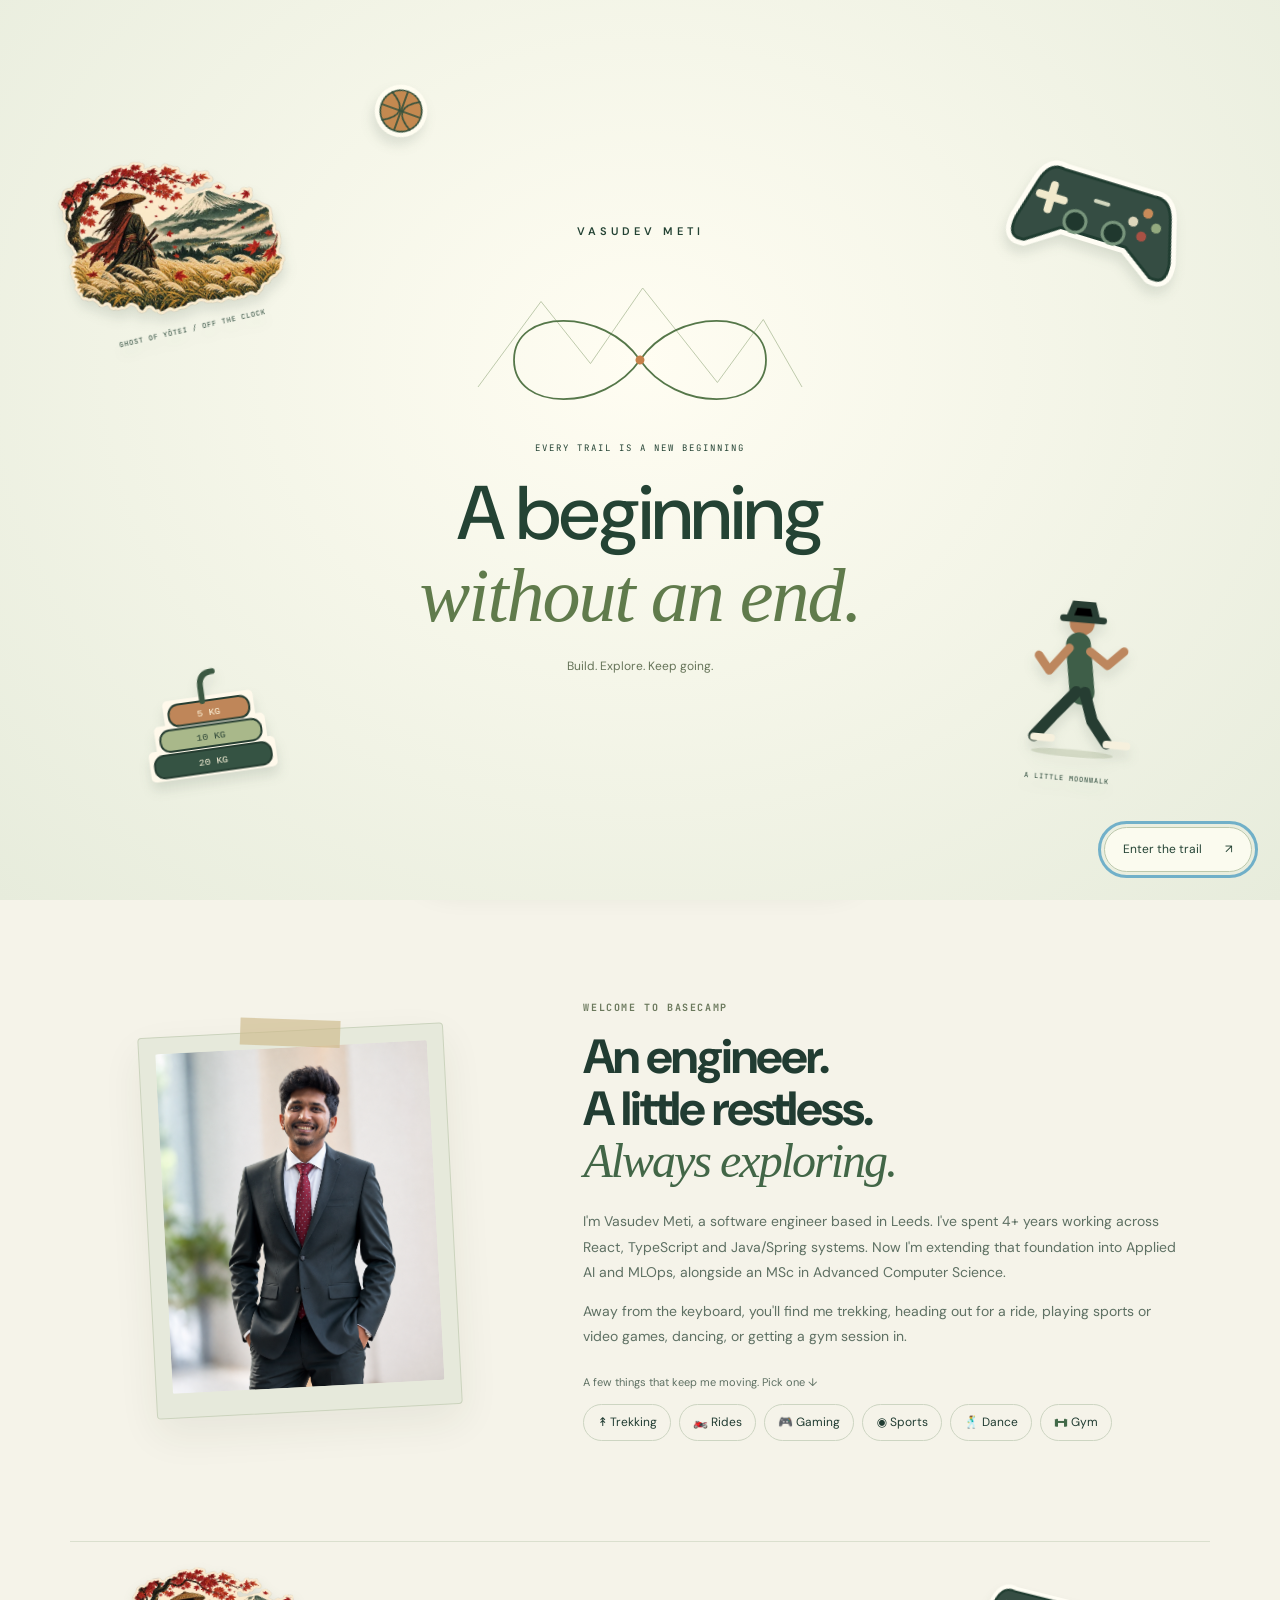
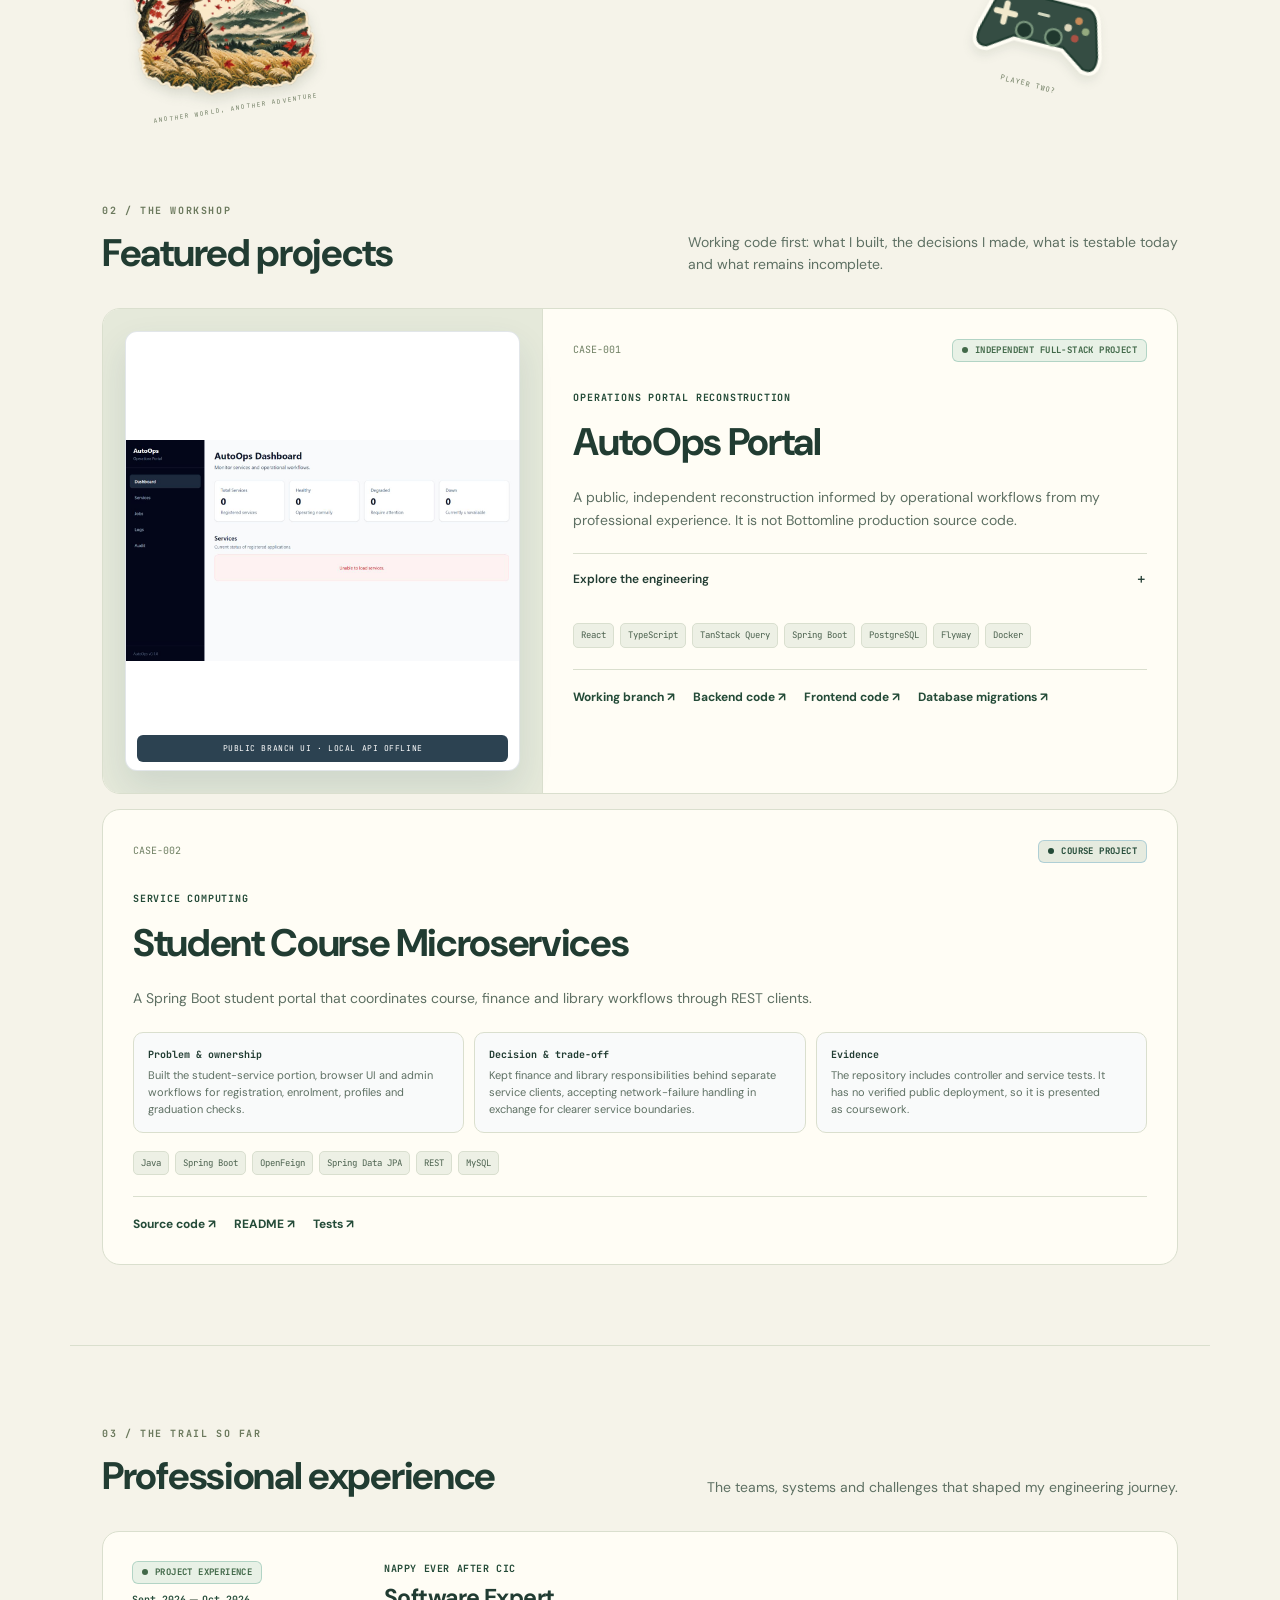
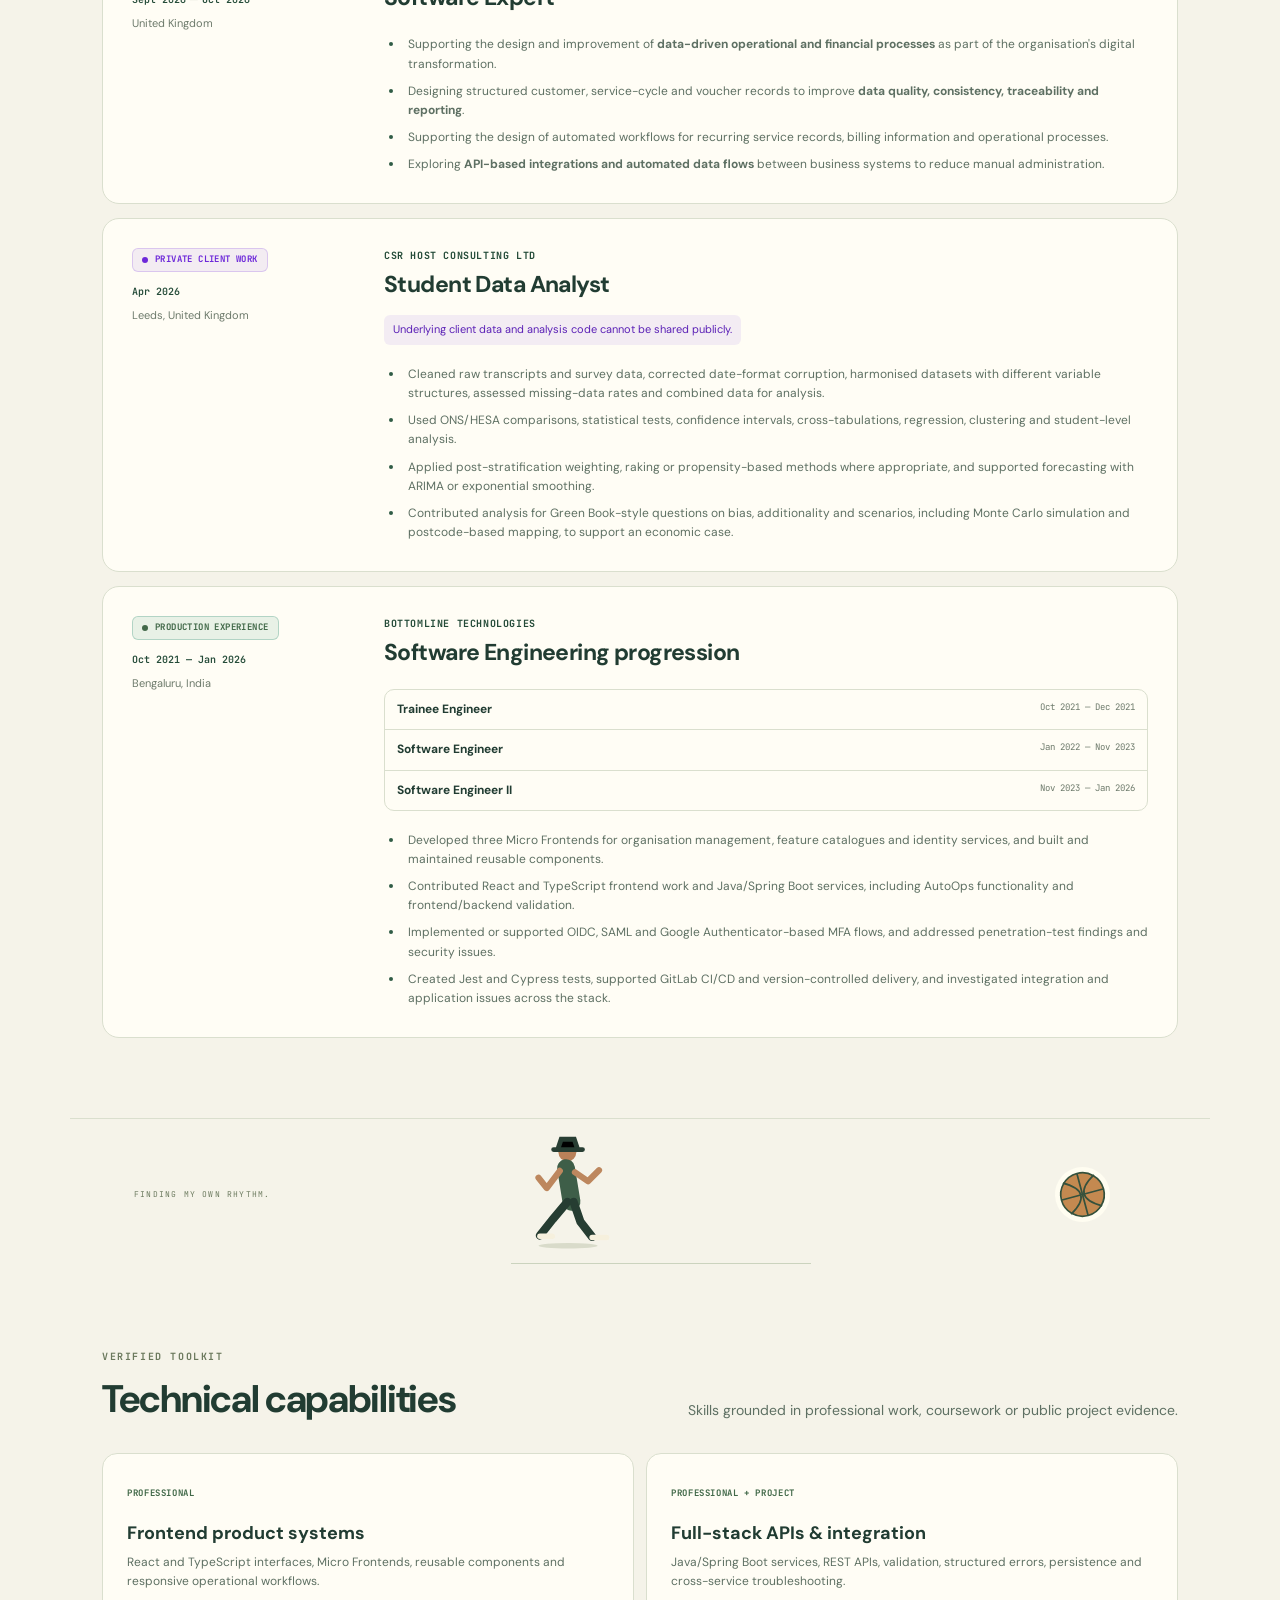
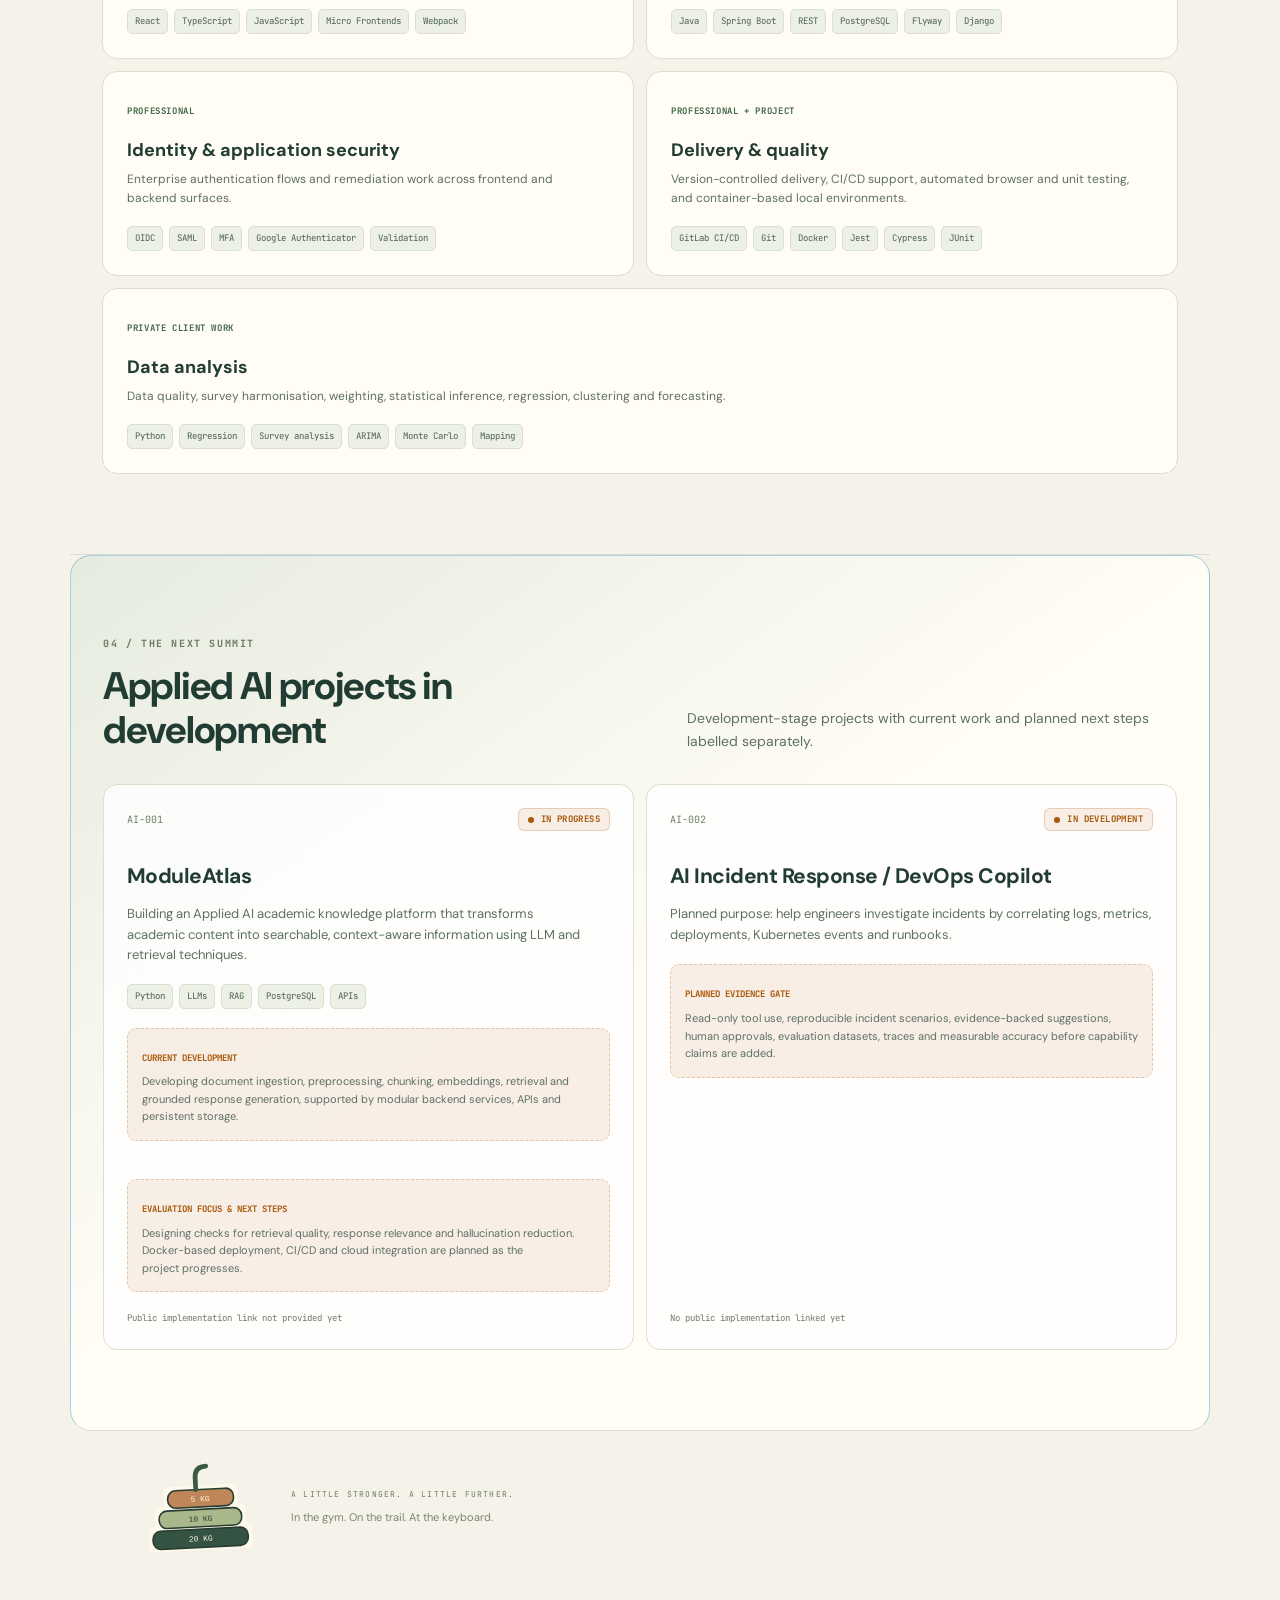
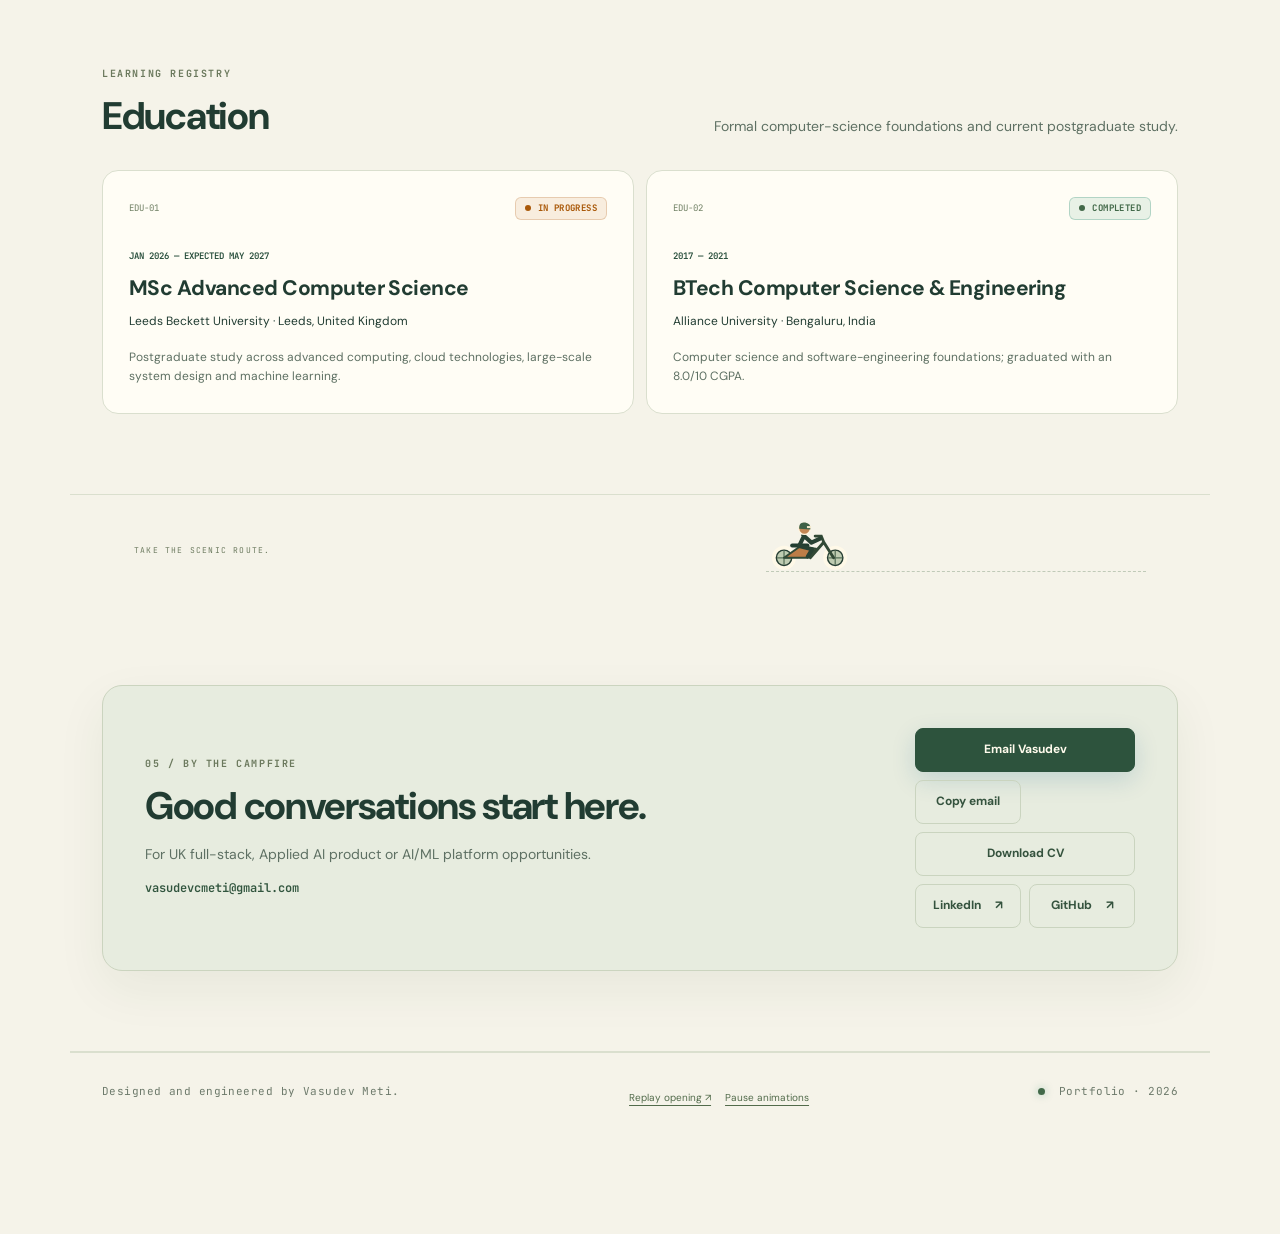
==== commit f8e9fa06: "Add Nappy Ever After software expert role and correct analyst dates" ====
--- a/index.html
+++ b/index.html
@@ -29,8 +29,8 @@
     </script>
     <link rel="stylesheet" href="styles.css?v=trail-1" />
     <link rel="stylesheet" href="trail.css?v=trail-1" />
-    <link rel="stylesheet" href="personal.css?v=trek-photo-1" />
-    <script src="script.js?v=trek-photo-1" defer></script>
+    <link rel="stylesheet" href="personal.css?v=hobby-photos-2" />
+    <script src="script.js?v=hobby-photos-2" defer></script>
   </head>
   <body>
     <svg class="sticker-definitions" xmlns="http://www.w3.org/2000/svg" aria-hidden="true"><defs>
@@ -183,7 +183,20 @@
             <div class="section-heading reveal" id="experience-heading"><div><p class="mono-kicker">03 / THE TRAIL SO FAR</p><h2 id="experience-title">Professional experience</h2></div><p>The teams, systems and challenges that shaped my engineering journey.</p></div>
             <div class="experience-list">
               <article class="experience-card reveal">
-                <div class="experience-meta"><span class="status-label status-private">Private Client Work</span><time datetime="2026-04">Apr 2026 — Present</time><p>Leeds, United Kingdom</p></div>
+                <div class="experience-meta"><span class="status-label status-professional">Project Experience</span><p><time datetime="2026-09">Sept 2026</time> — <time datetime="2026-10">Oct 2026</time></p><p>United Kingdom</p></div>
+                <div class="experience-content">
+                  <p class="company">Nappy Ever After CIC</p><h3>Software Expert</h3>
+                  <ul>
+                    <li>Supporting the design and improvement of <strong>data-driven operational and financial processes</strong> as part of the organisation's digital transformation.</li>
+                    <li>Designing structured customer, service-cycle and voucher records to improve <strong>data quality, consistency, traceability and reporting</strong>.</li>
+                    <li>Supporting the design of automated workflows for recurring service records, billing information and operational processes.</li>
+                    <li>Exploring <strong>API-based integrations and automated data flows</strong> between business systems to reduce manual administration.</li>
+                  </ul>
+                </div>
+              </article>
+
+              <article class="experience-card reveal">
+                <div class="experience-meta"><span class="status-label status-private">Private Client Work</span><time datetime="2026-04">Apr 2026</time><p>Leeds, United Kingdom</p></div>
                 <div class="experience-content">
                   <p class="company">CSR Host Consulting Ltd</p><h3>Student Data Analyst</h3>
                   <p class="confidential-note">Underlying client data and analysis code cannot be shared publicly.</p>
--- a/personal.css
+++ b/personal.css
@@ -1,16 +1,16 @@
 /* Opening journey and personal interest animations. */
 .hobby-photo[hidden], .hobby-location[hidden] { display:none; }
-.hobby-dialog[data-interest="trekking"] { width:min(850px,calc(100% - 32px)); max-height:calc(100dvh - 32px); padding:24px; }
-.hobby-dialog[data-interest="trekking"][open] { display:grid; grid-template-columns:minmax(0,300px) minmax(0,1fr); align-items:center; gap:36px; }
+.hobby-dialog.has-photo { width:min(850px,calc(100% - 32px)); max-height:calc(100dvh - 32px); padding:24px; }
+.hobby-dialog.has-photo[open] { display:grid; grid-template-columns:minmax(0,300px) minmax(0,1fr); align-items:center; gap:36px; }
 .hobby-photo img { display:block; width:100%; height:450px; object-fit:cover; border-radius:12px; }
 .hobby-copy { min-width:0; }
 .hobby-location { margin:24px 0 10px; font:11px var(--font-mono); color:#607b4c; letter-spacing:1px; }
-.hobby-dialog[data-interest="trekking"] .hobby-copy { padding-right:12px; }
+.hobby-dialog.has-photo .hobby-copy { padding-right:12px; }
 @media(max-width:640px) {
-  .hobby-dialog[data-interest="trekking"][open] { grid-template-columns:1fr; gap:20px; padding:20px; }
+  .hobby-dialog.has-photo[open] { grid-template-columns:1fr; gap:20px; padding:20px; }
   .hobby-photo img { height: min(450px,50dvh); object-position:center 65%; }
-  .hobby-dialog[data-interest="trekking"] .hobby-copy { padding:0 4px 4px; }
-  .hobby-dialog[data-interest="trekking"] .dialog-close { background:#faf8ed; border-radius:50%; top:24px; right:24px; }
+  .hobby-dialog.has-photo .hobby-copy { padding:0 4px 4px; }
+  .hobby-dialog.has-photo .dialog-close { background:#faf8ed; border-radius:50%; top:24px; right:24px; }
   .hobby-location { margin-top:12px; }
 }
 .journey-intro { position:fixed; inset:0; width:100vw; max-width:none; height:100dvh; max-height:none; margin:0; padding:24px; border:0; color:#244334; background:radial-gradient(ellipse at 50% 40%,#fffdf2,#e7ecdc); overflow:auto; }
@@ -170,3 +170,6 @@
   .passing-bike { transform:translateX(90px); }
   .moon-slide { transform:translateX(60px); }
 }
+
+.hobby-dialog[data-interest="sports"] .hobby-photo img { object-fit:contain; background:#f0edde; }
+.hobby-dialog[data-interest="rides"] .hobby-photo img { object-position:center; }
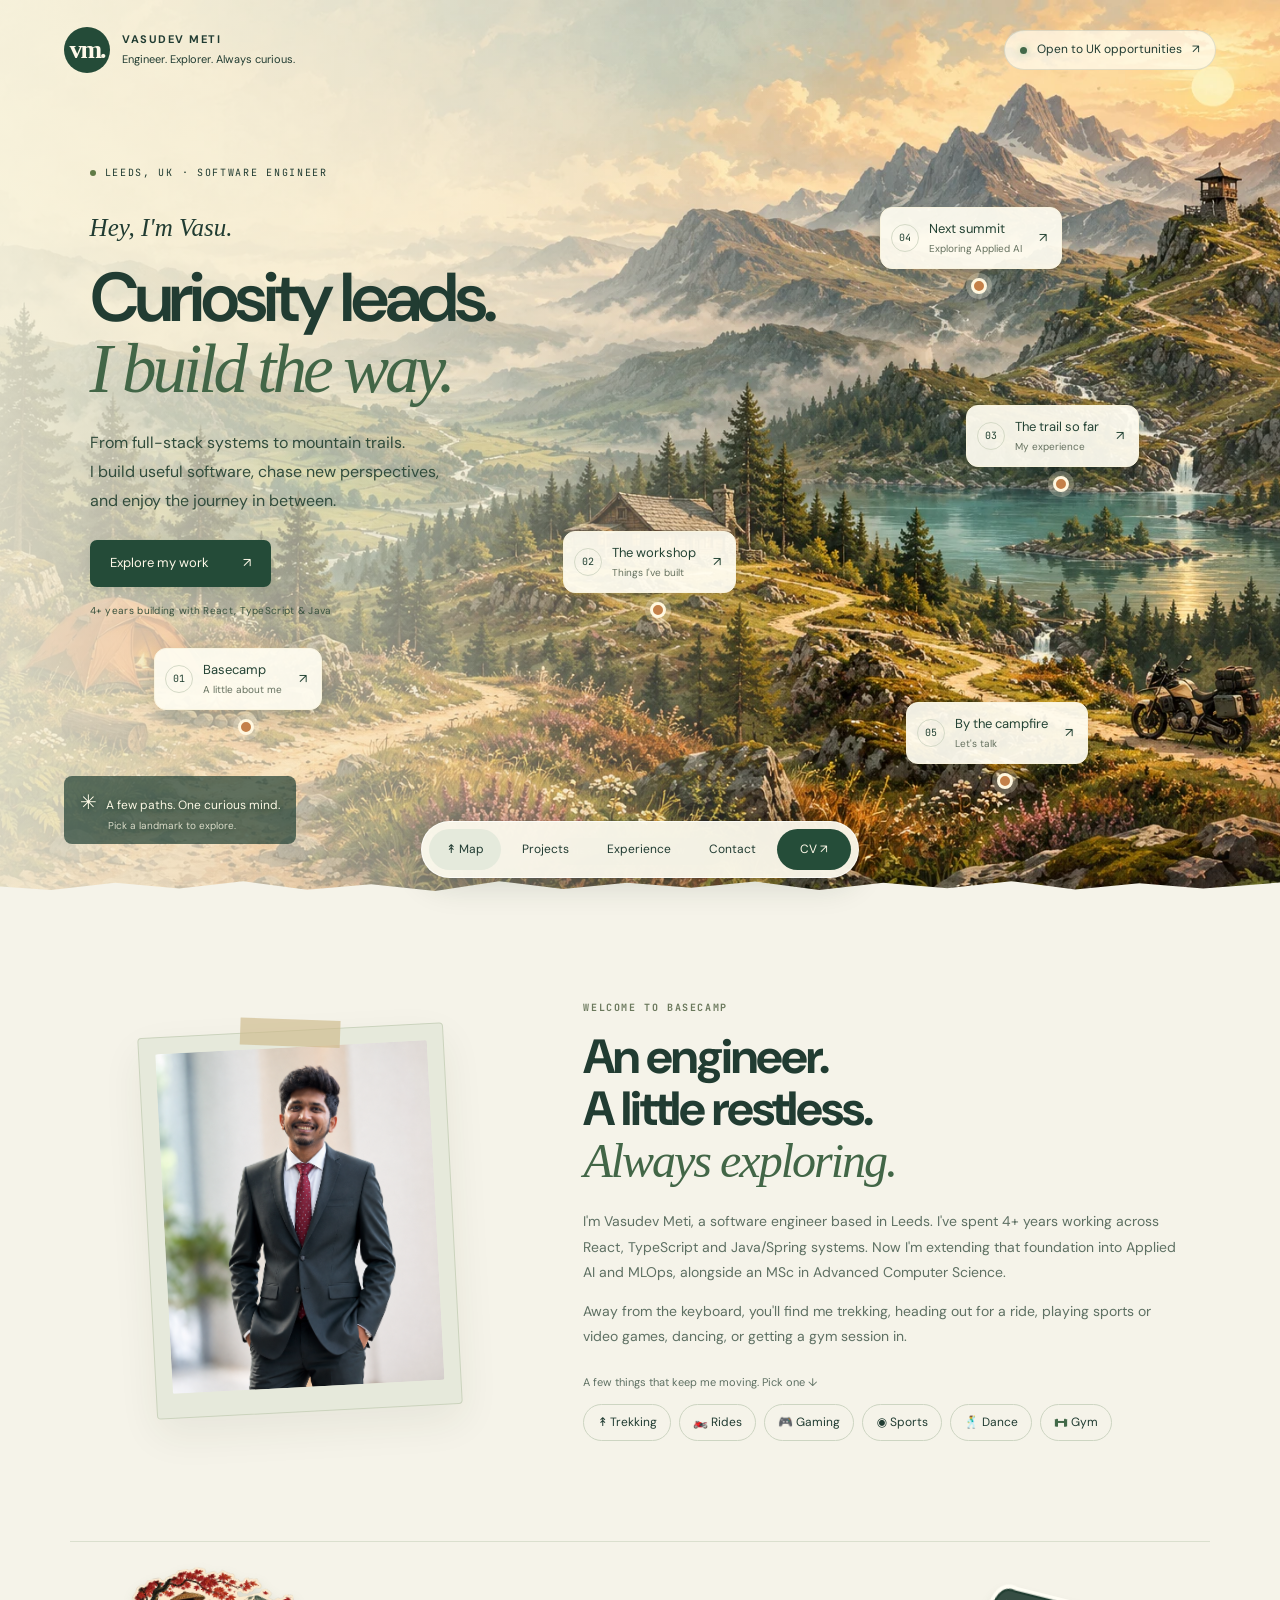
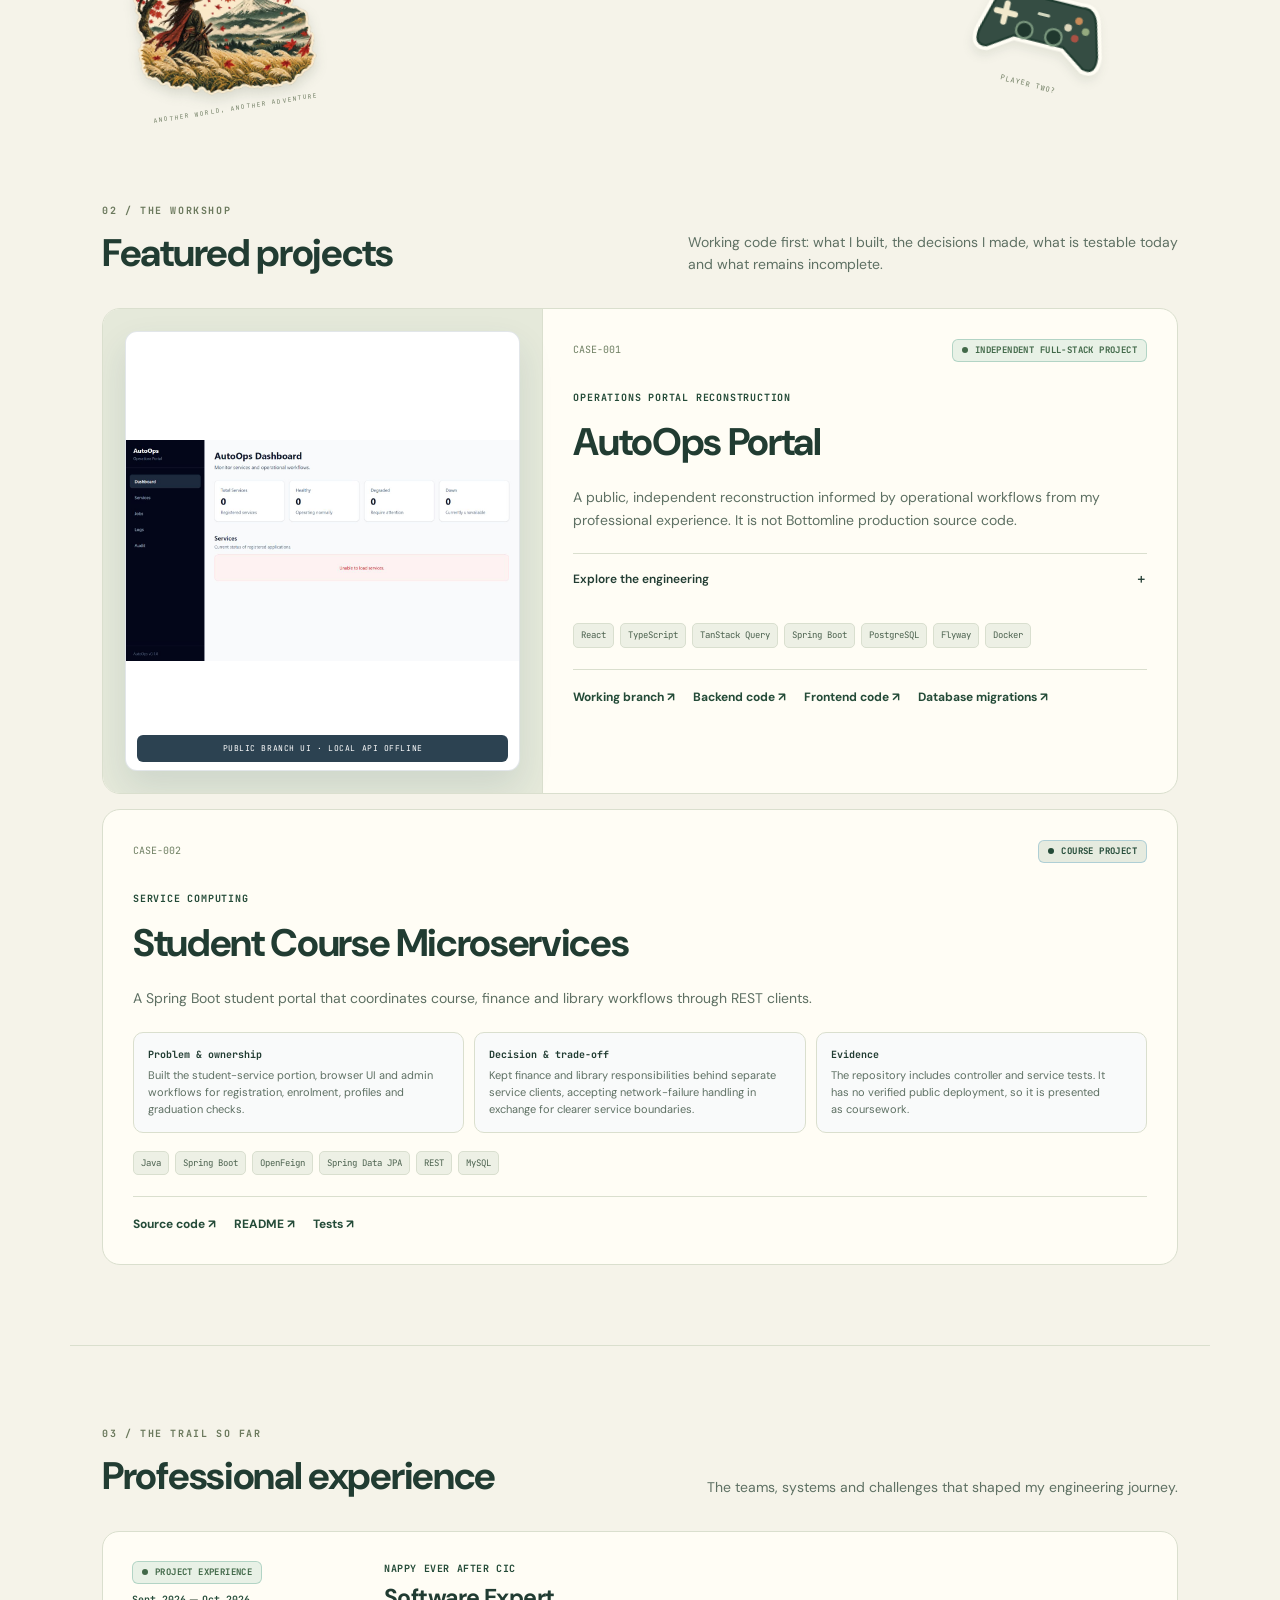
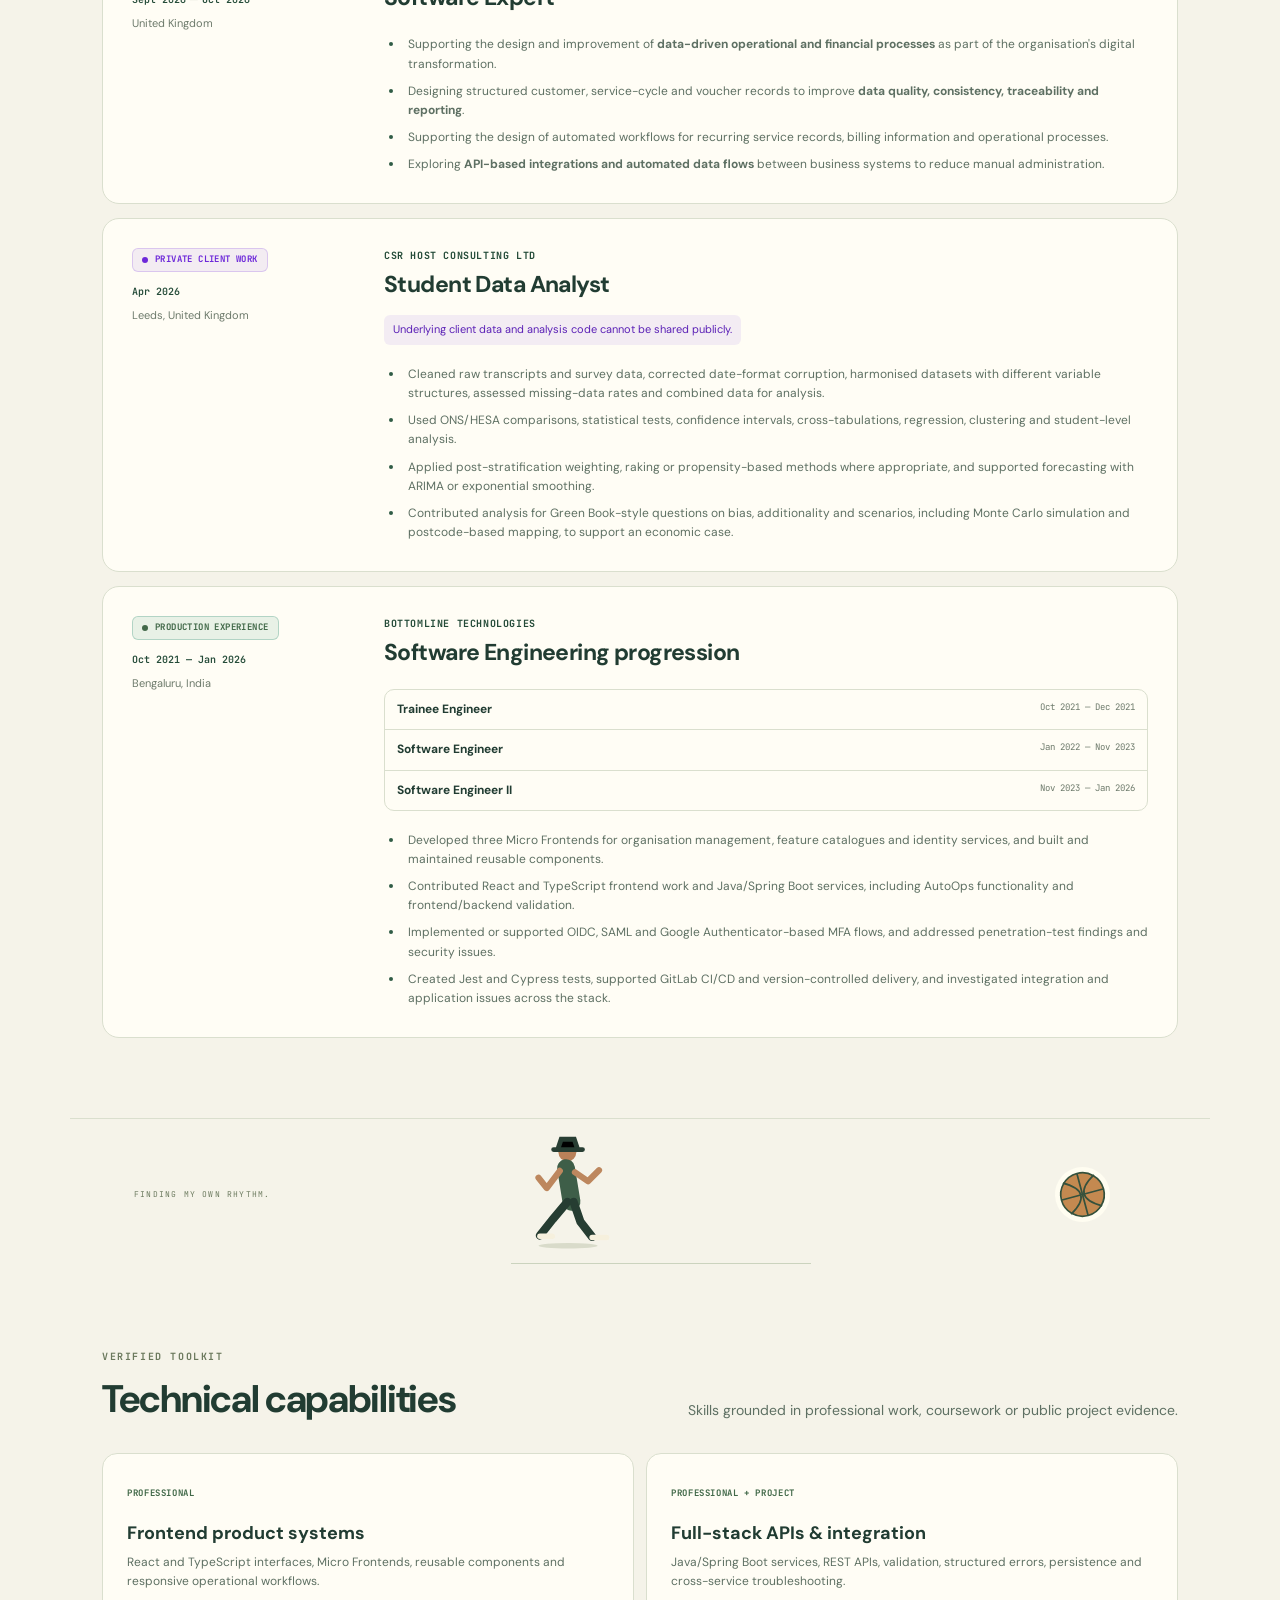
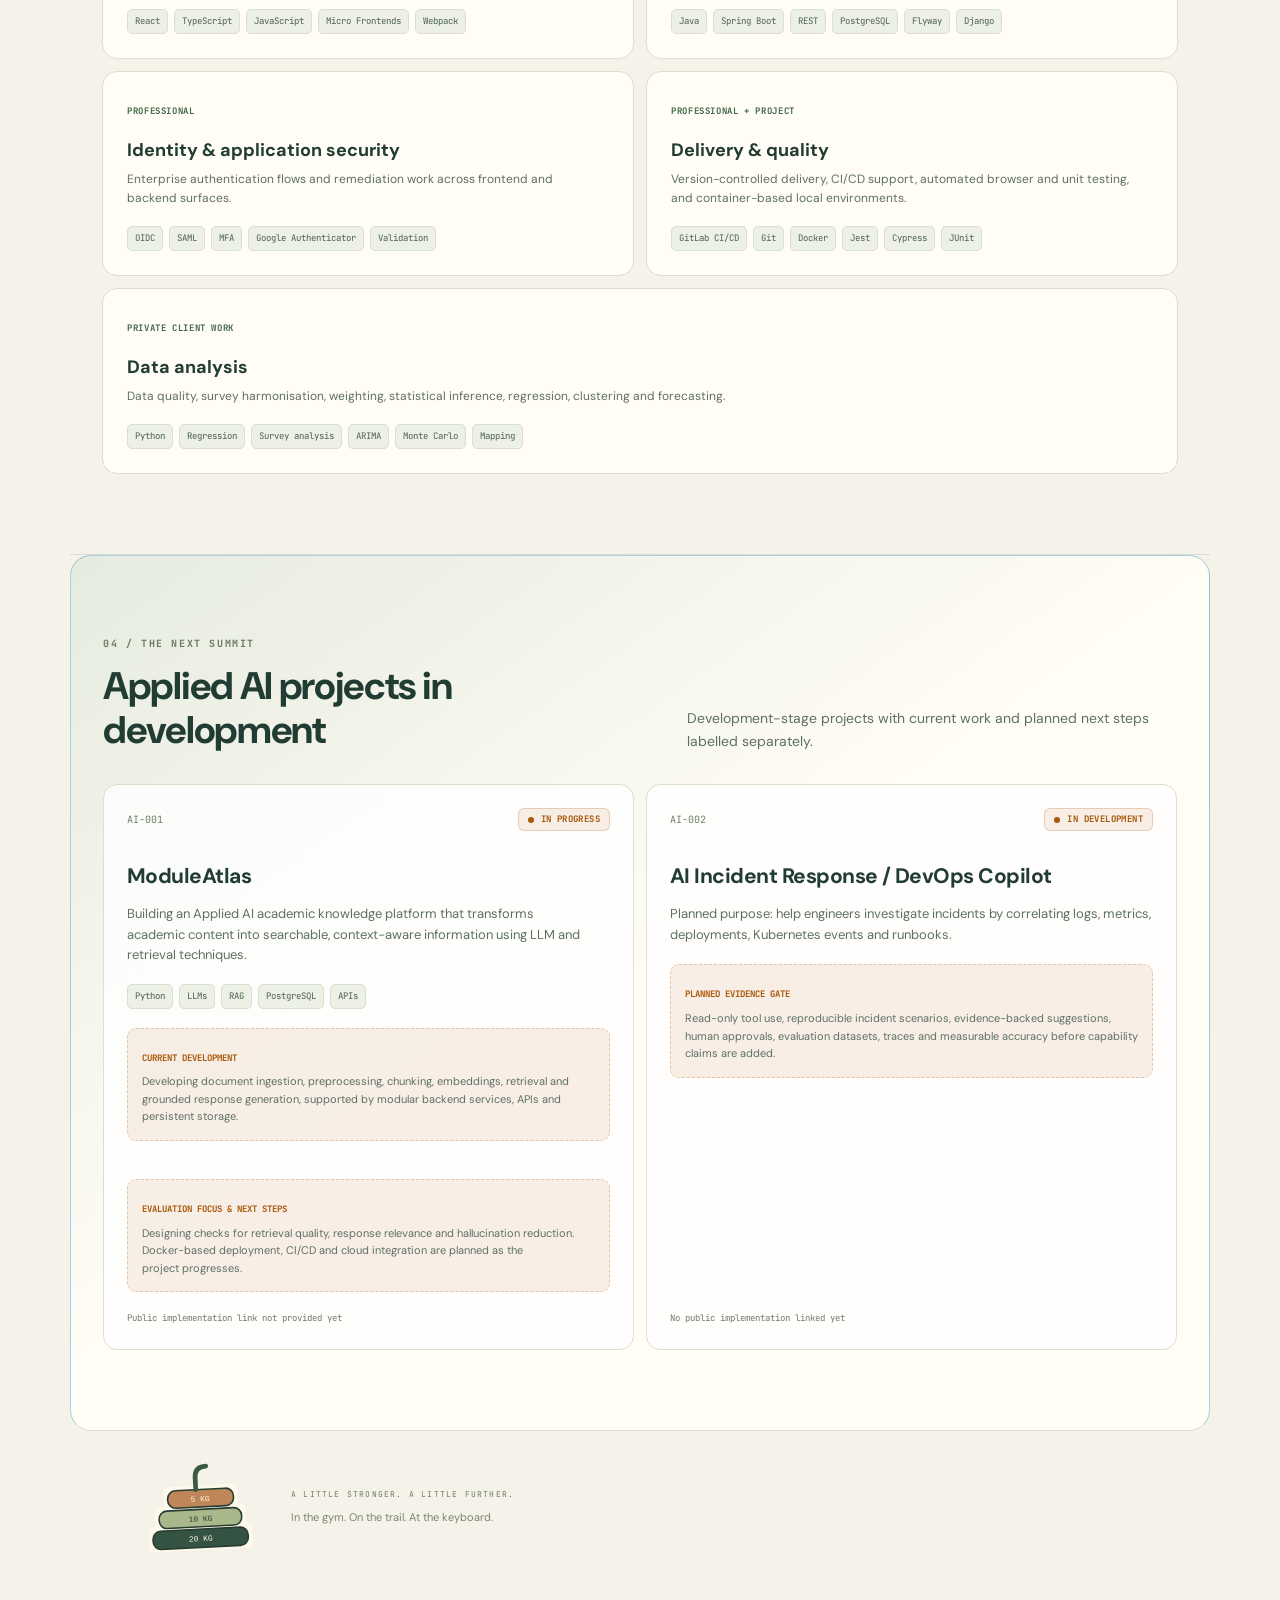
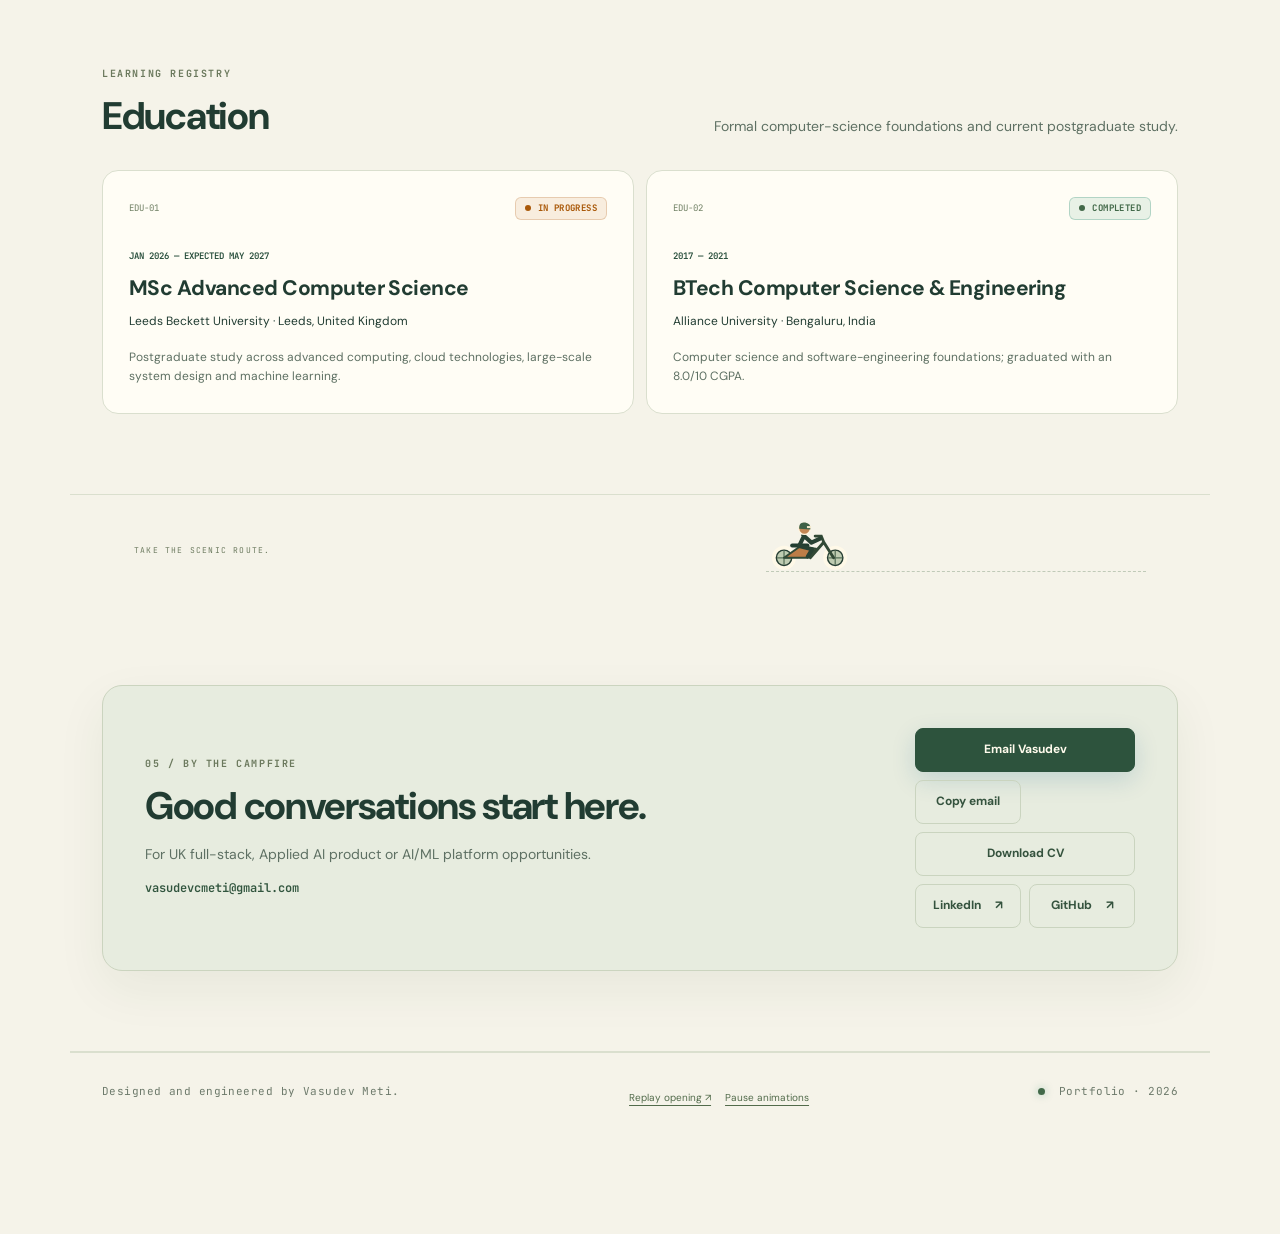
==== commit 39dc797b: "Replace downloadable CV with the latest supplied PDF" ====
--- a/index.html
+++ b/index.html
@@ -279,7 +279,7 @@
               <div class="contact-actions">
                 <a class="button button-primary" href="mailto:vasudevcmeti@gmail.com">Email Vasudev</a>
                 <button class="button button-secondary" id="copy-email" type="button" data-email="vasudevcmeti@gmail.com">Copy email</button>
-                <a class="button button-secondary" href="assets/vasudev-meti-cv.pdf?v=20260829-1" download>Download CV</a>
+                <a class="button button-secondary" href="assets/vasudev-meti-cv.pdf?v=20261102" download>Download CV</a>
                 <a class="button button-secondary" href="https://www.linkedin.com/in/vasudev-c-meti-9a0861196/" target="_blank" rel="noreferrer">LinkedIn <span>↗</span></a>
                 <a class="button button-secondary" href="https://github.com/mevasudevmeti" target="_blank" rel="noreferrer">GitHub <span>↗</span></a>
               </div>
@@ -292,7 +292,7 @@
     </div>
 
     <nav class="trail-dock" aria-label="Main navigation">
-      <a href="#overview" aria-label="Back to the trail map">↟<span class="dock-map-label"> Map</span></a><a href="#projects">Projects</a><a href="#experience">Experience</a><a href="#contact">Contact</a><a class="dock-cv" href="assets/vasudev-meti-cv.pdf" download>CV ↗</a>
+      <a href="#overview" aria-label="Back to the trail map">↟<span class="dock-map-label"> Map</span></a><a href="#projects">Projects</a><a href="#experience">Experience</a><a href="#contact">Contact</a><a class="dock-cv" href="assets/vasudev-meti-cv.pdf?v=20261102" download>CV ↗</a>
     </nav>
     <dialog class="hobby-dialog" id="hobby-dialog" aria-labelledby="hobby-title">
       <button class="dialog-close" type="button" aria-label="Close interest">×</button>
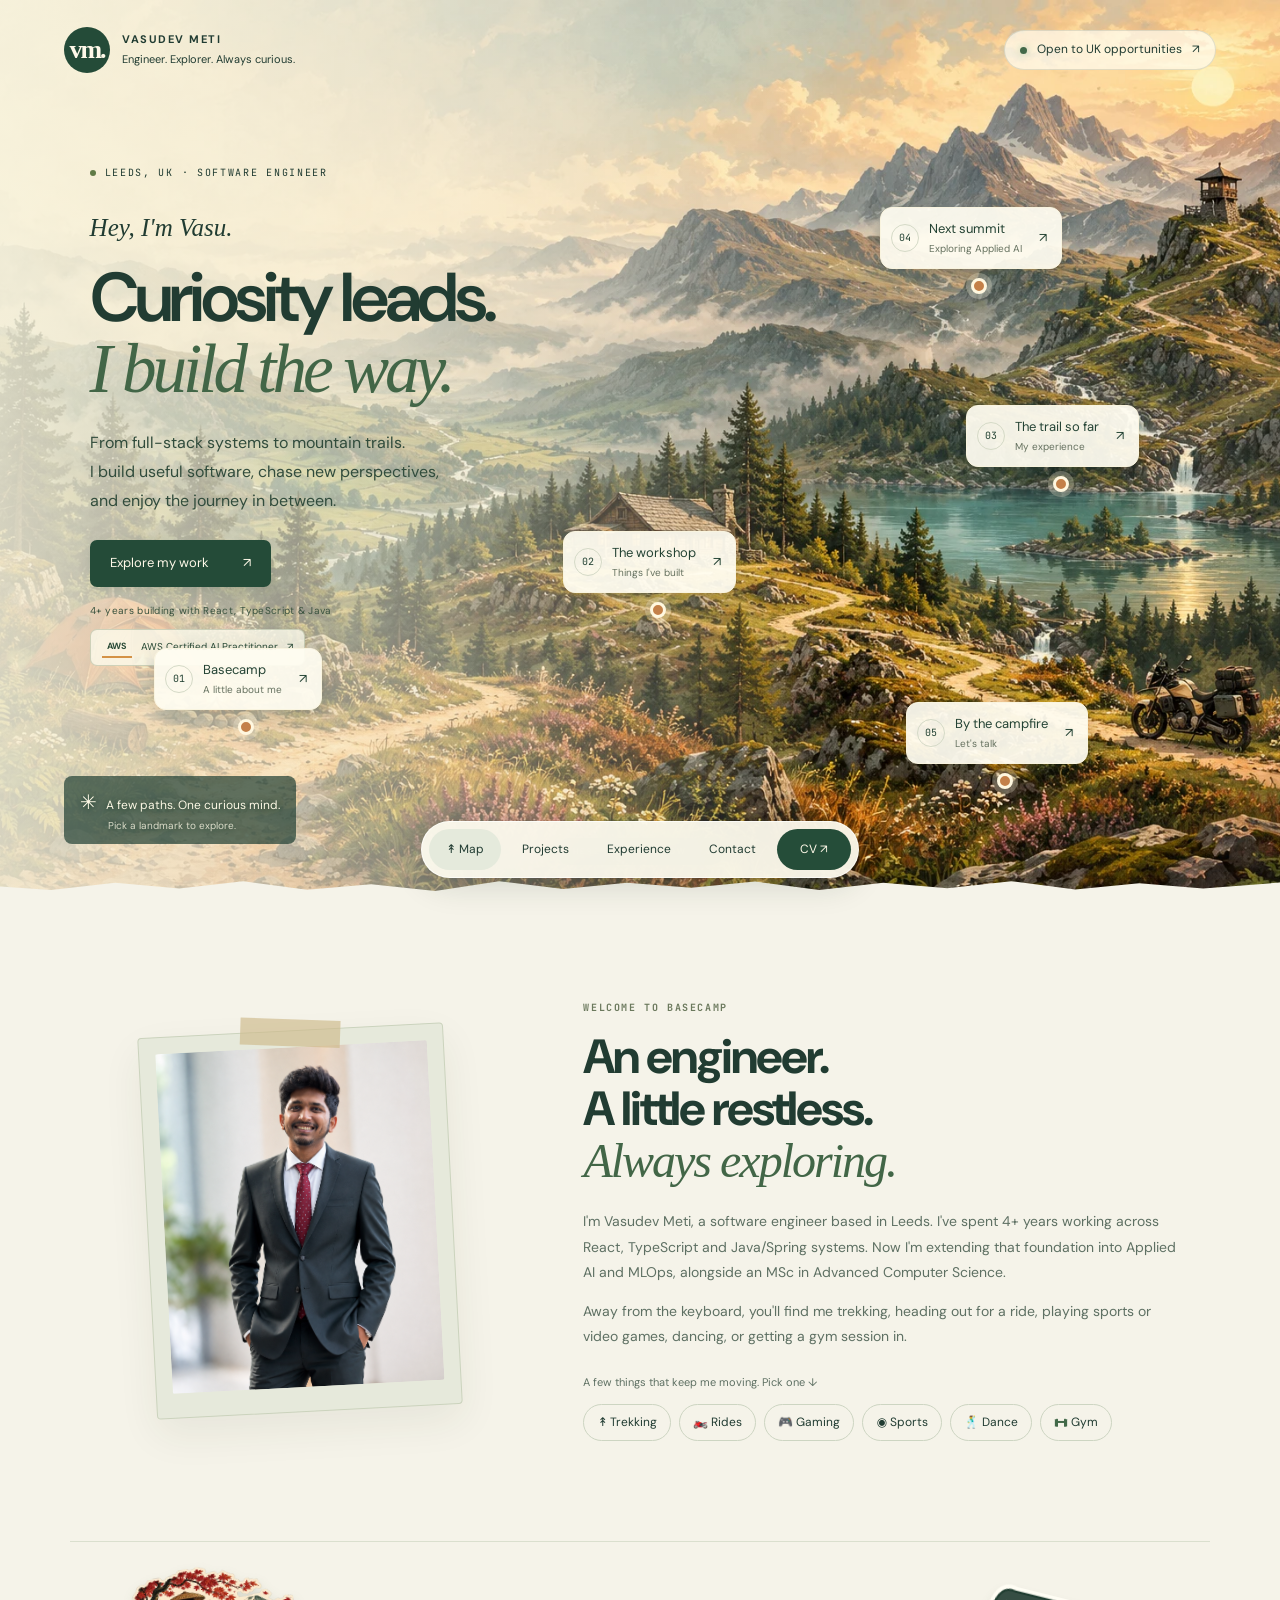
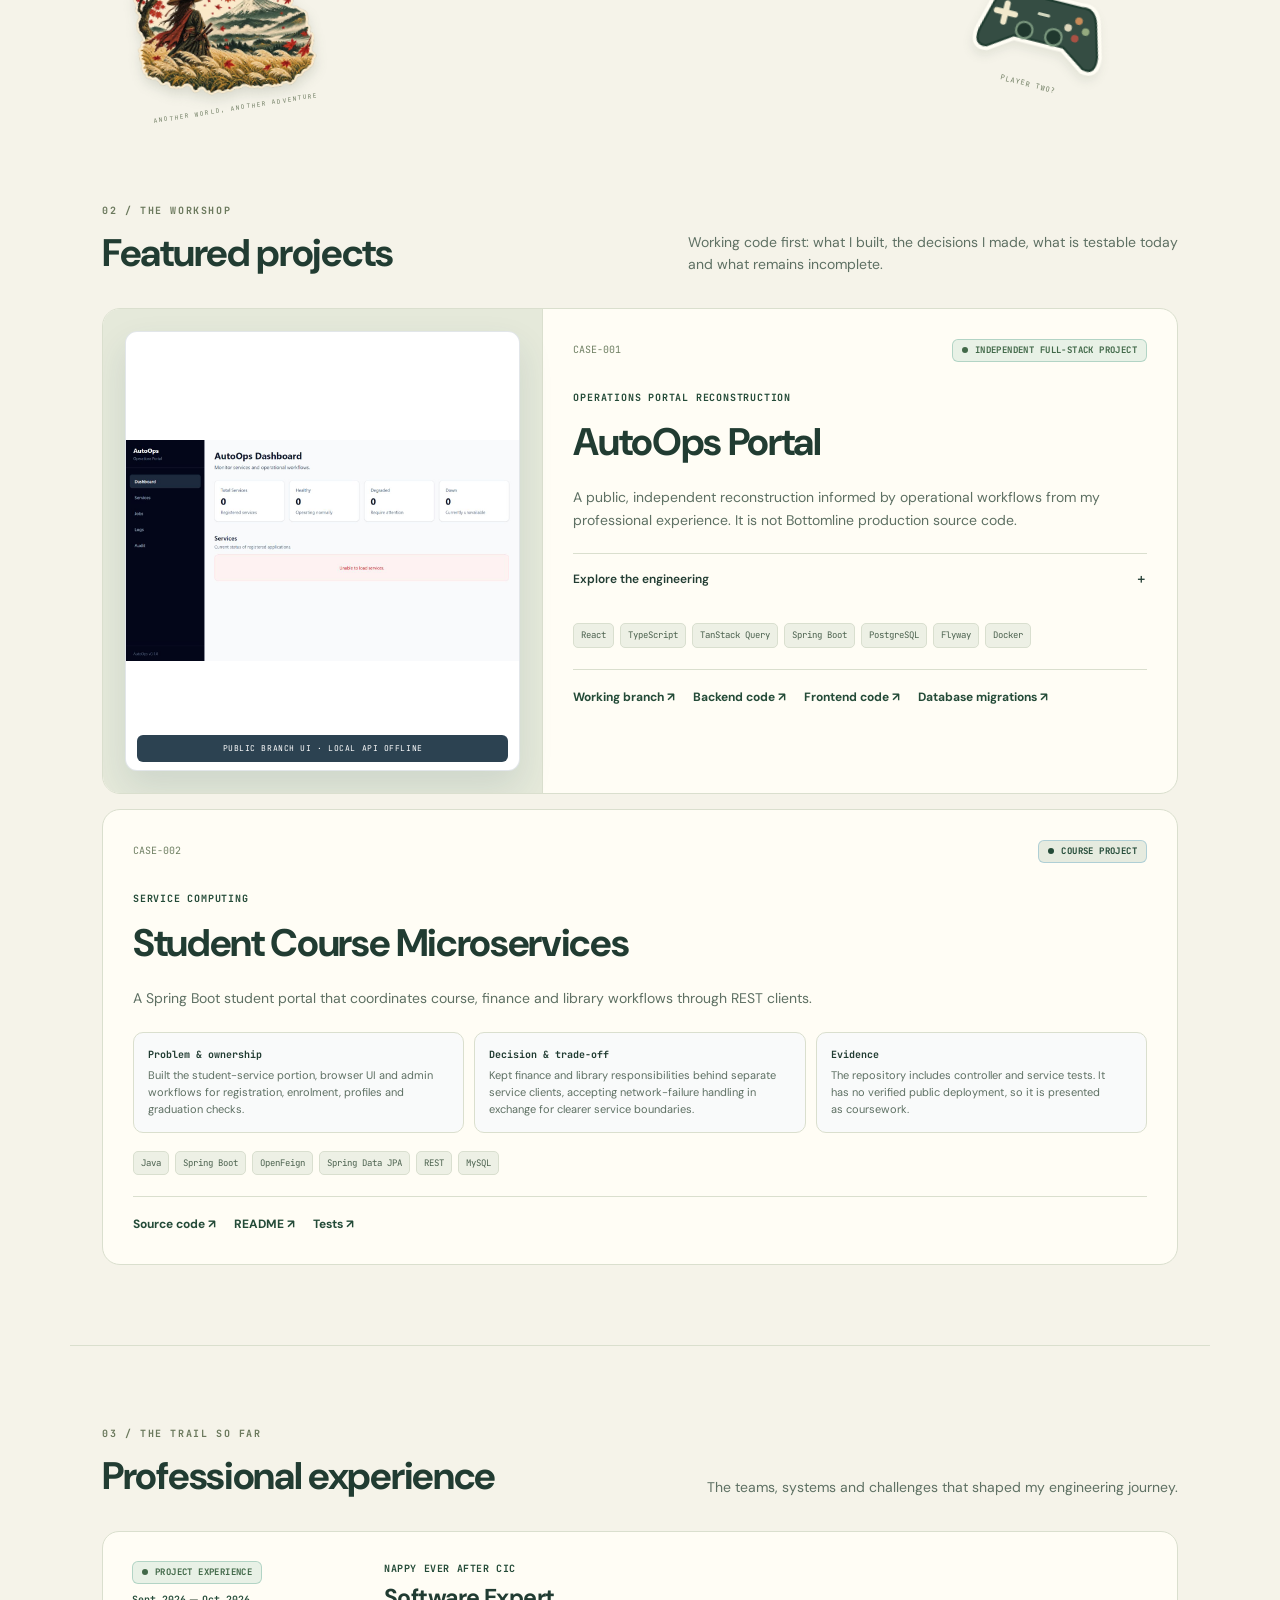
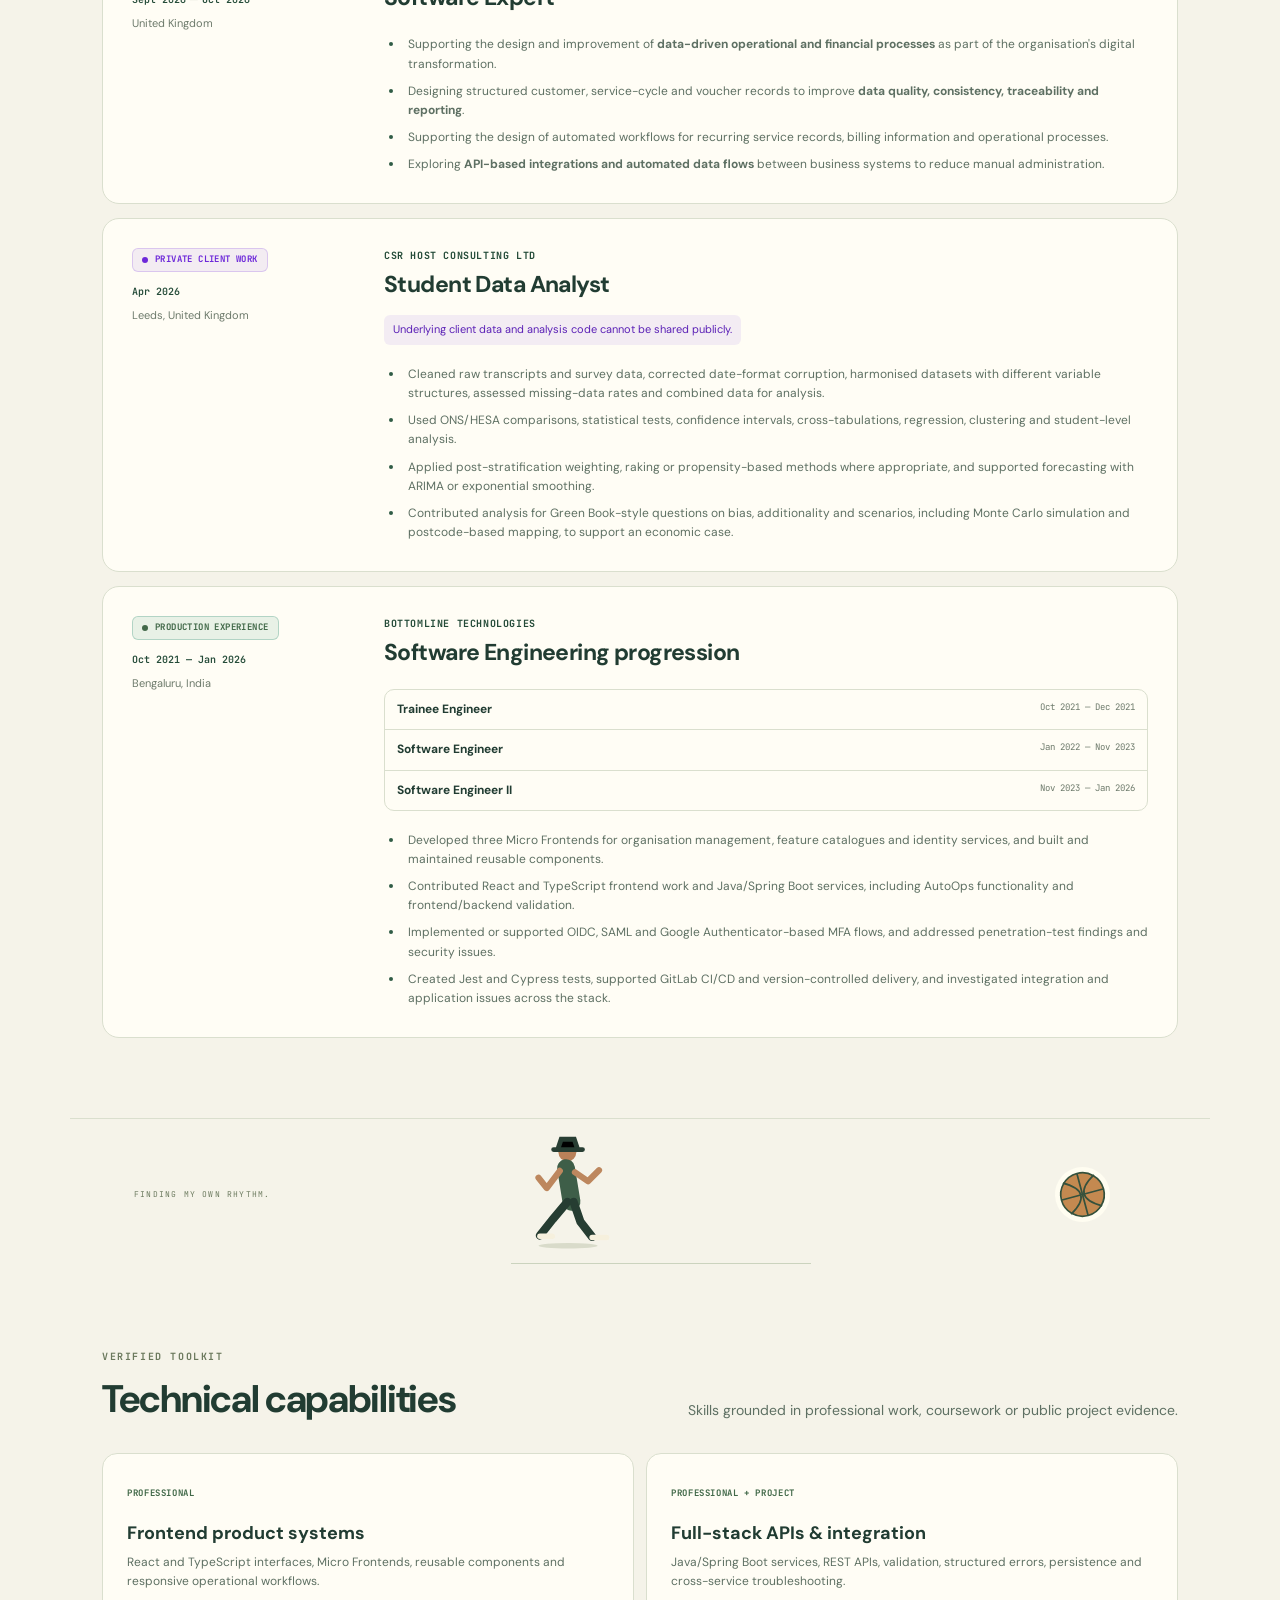
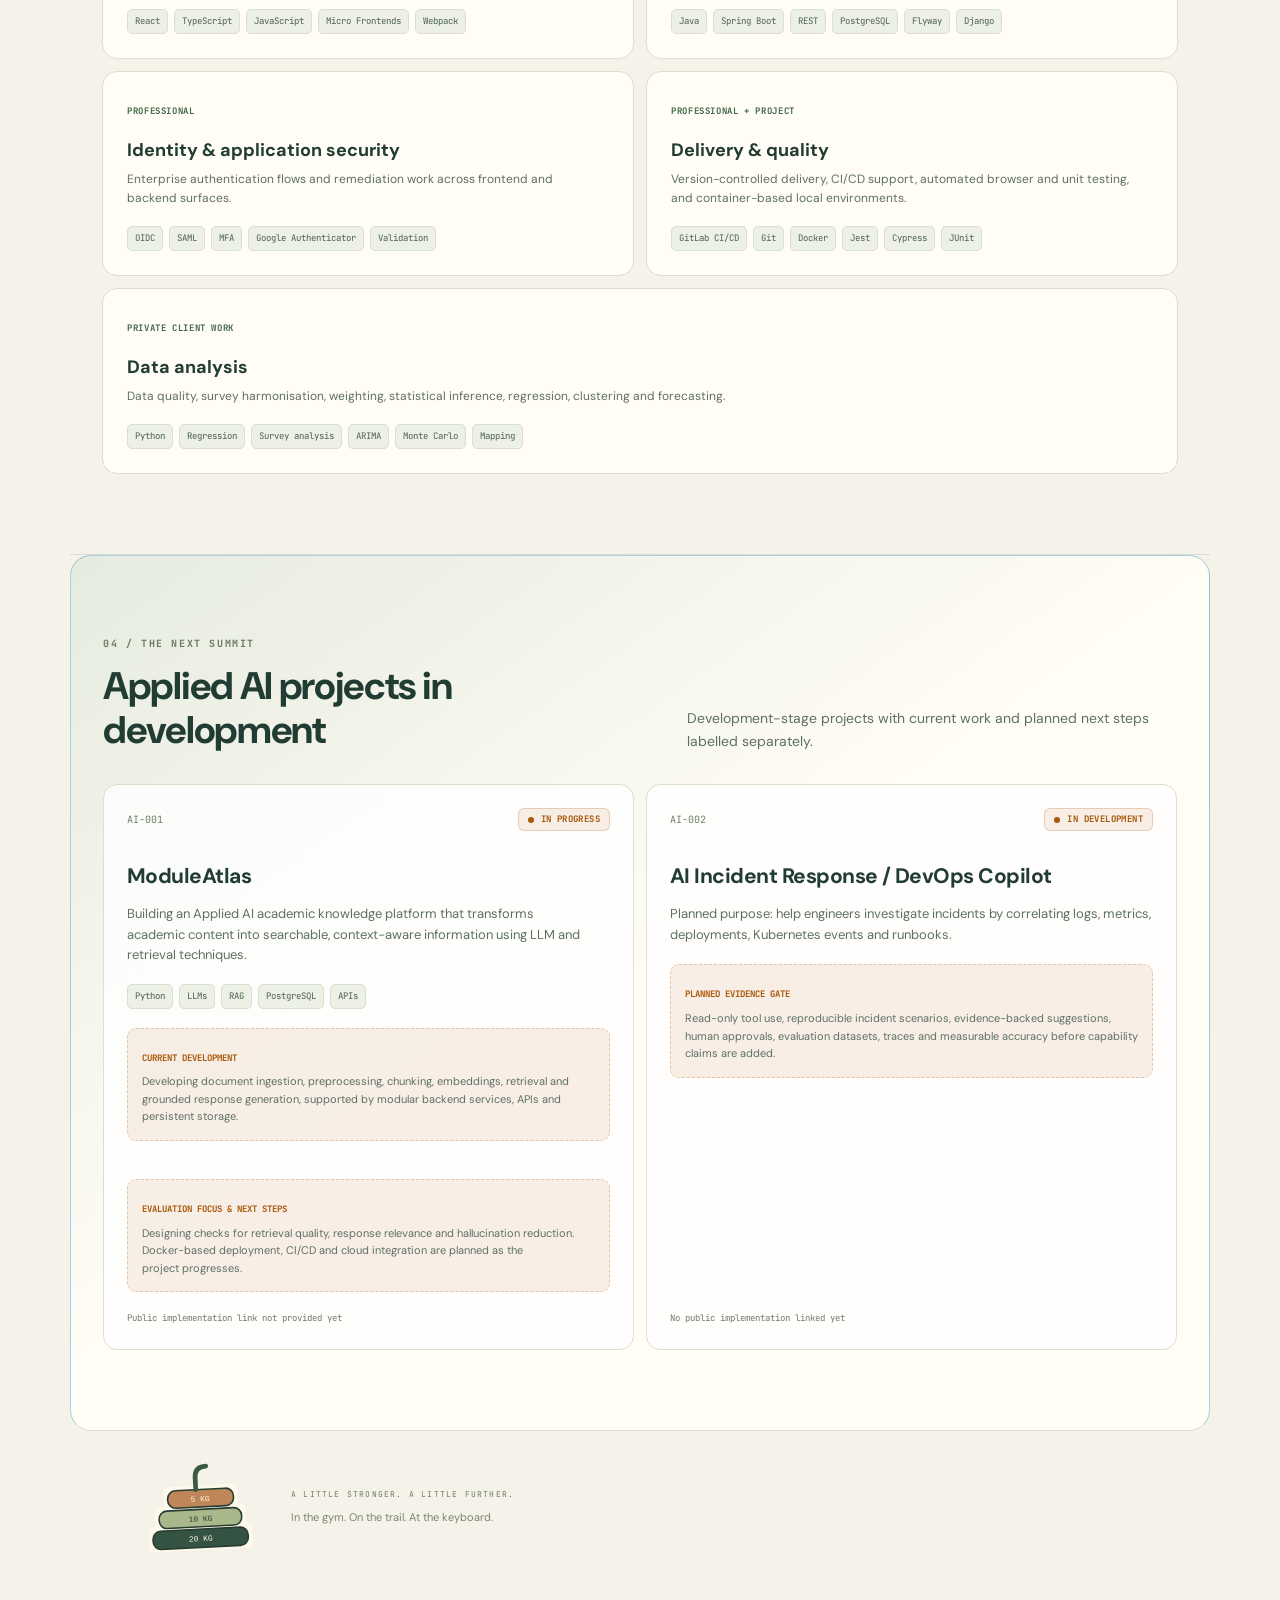
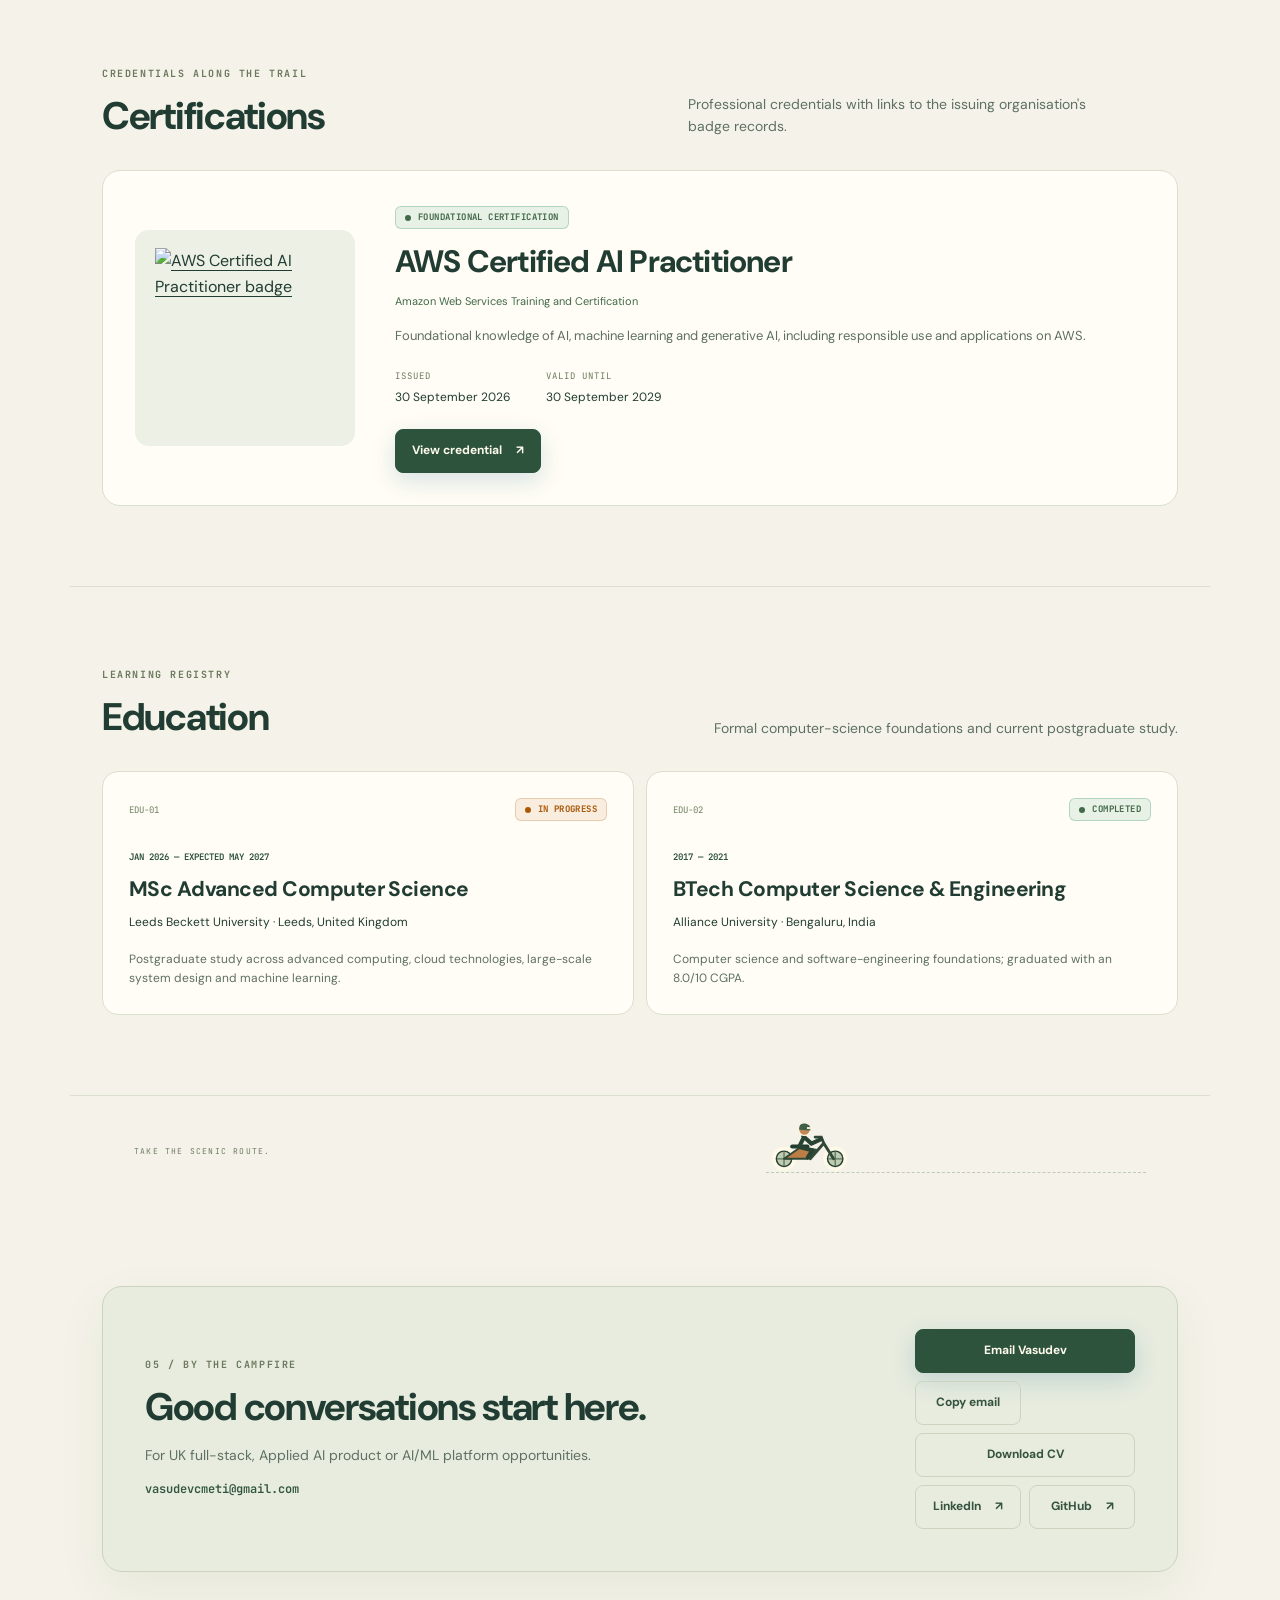
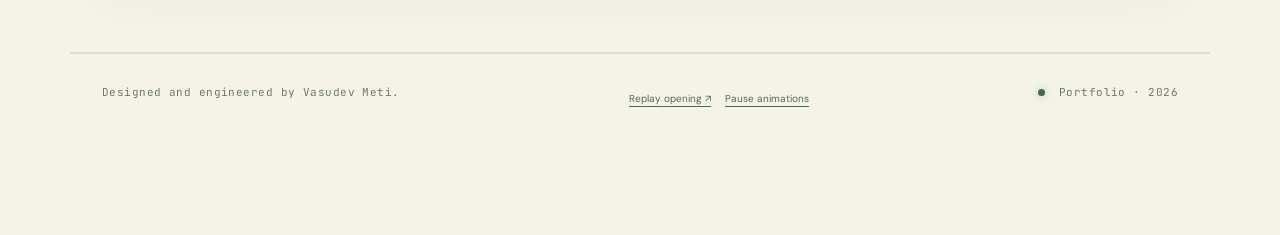
==== commit 6f57422b: "Showcase AWS AI Practitioner certification before education and on hero" ====
--- a/index.html
+++ b/index.html
@@ -29,8 +29,8 @@
     </script>
     <link rel="stylesheet" href="styles.css?v=trail-1" />
     <link rel="stylesheet" href="trail.css?v=trail-1" />
-    <link rel="stylesheet" href="personal.css?v=hobby-photos-2" />
-    <script src="script.js?v=hobby-photos-2" defer></script>
+    <link rel="stylesheet" href="personal.css?v=certifications-1" />
+    <script src="script.js?v=certifications-1" defer></script>
   </head>
   <body>
     <svg class="sticker-definitions" xmlns="http://www.w3.org/2000/svg" aria-hidden="true"><defs>
@@ -104,6 +104,7 @@
               <p class="trail-summary">From full-stack systems to mountain trails.<br>I build useful software, chase new perspectives,<br class="desktop-break"> and enjoy the journey in between.</p>
               <a class="trail-cta" href="#projects">Explore my work <span aria-hidden="true">↗</span></a>
               <p class="trail-note">4+ years building with React, TypeScript &amp; Java</p>
+              <a class="hero-certification" href="#certifications"><span class="hero-cert-mark" aria-hidden="true">AWS</span><span>AWS Certified AI Practitioner</span><span aria-hidden="true">↗</span></a>
             </div>
             <nav class="landmarks" aria-label="Explore the portfolio trail">
               <a class="landmark basecamp" href="#about"><span class="landmark-number">01</span><span>Basecamp<small>A little about me</small></span><span aria-hidden="true">↗</span></a>
@@ -264,6 +265,16 @@
           </section>
 
           <div class="gym-interlude ambient-shelf" aria-hidden="true"><svg class="stacked-plates" viewBox="0 0 170 140"><use href="#sticker-plates"/></svg><div><span>A LITTLE STRONGER. A LITTLE FURTHER.</span><small>In the gym. On the trail. At the keyboard.</small></div></div>
+          <section class="section" id="certifications" aria-labelledby="certifications-title">
+            <div class="section-heading reveal" id="certifications-heading"><div><p class="mono-kicker">CREDENTIALS ALONG THE TRAIL</p><h2 id="certifications-title">Certifications</h2></div><p>Professional credentials with links to the issuing organisation's badge records.</p></div>
+            <article class="certification-card reveal">
+              <a class="certification-badge" href="https://www.credly.com/badges/86999003-f9ca-48f6-8c18-587f986c4c65/linked_in_profile" target="_blank" rel="noreferrer" aria-label="View AWS Certified AI Practitioner credential on Credly"><img src="https://images.credly.com/size/680x680/images/4d4693bb-530e-4bca-9327-de07f3aa2348/image.png" alt="AWS Certified AI Practitioner badge" width="180" height="180" loading="lazy"></a>
+              <div class="certification-copy"><span class="status-label status-complete">Foundational certification</span><h3>AWS Certified AI Practitioner</h3><p class="certification-issuer">Amazon Web Services Training and Certification</p><p>Foundational knowledge of AI, machine learning and generative AI, including responsible use and applications on AWS.</p>
+                <dl class="certification-dates"><div><dt>Issued</dt><dd><time datetime="2026-09-30">30 September 2026</time></dd></div><div><dt>Valid until</dt><dd><time datetime="2029-09-30">30 September 2029</time></dd></div></dl>
+                <a class="button button-primary" href="https://www.credly.com/badges/86999003-f9ca-48f6-8c18-587f986c4c65/linked_in_profile" target="_blank" rel="noreferrer">View credential <span aria-hidden="true">↗</span></a>
+              </div>
+            </article>
+          </section>
           <section class="section" id="education" aria-labelledby="education-title">
             <div class="section-heading reveal" id="education-heading"><div><p class="mono-kicker">LEARNING REGISTRY</p><h2 id="education-title">Education</h2></div><p>Formal computer-science foundations and current postgraduate study.</p></div>
             <div class="education-grid">
--- a/personal.css
+++ b/personal.css
@@ -1,4 +1,22 @@
 /* Opening journey and personal interest animations. */
+.hero-certification { display:inline-flex; align-items:center; gap:9px; max-width:100%; padding:7px 11px; border:1px solid #74876250; border-radius:7px; background:#fcfaeccf; font-size:10px; text-decoration:none; color:#294a36; }
+.hero-certification:hover { background:#fffdf2; }
+.hero-cert-mark { padding:2px 5px; border-bottom:2px solid #d49246; font-size:9px; font-weight:700; }
+.certification-card { display:grid; grid-template-columns:220px minmax(0,1fr); gap:40px; align-items:center; padding:32px; border:1px solid var(--border); border-radius:18px; background:var(--panel); }
+.certification-badge { display:grid; place-items:center; padding:18px; border-radius:14px; background:#edf0e5; }
+.certification-badge img { display:block; width:100%; max-width:180px; height:auto; }
+.certification-copy h3 { margin:14px 0 7px; font-size:clamp(23px,3vw,31px); line-height:1.2; letter-spacing:-.8px; }
+.certification-copy>p { font-size:13px; color:var(--muted); line-height:1.8; }
+.certification-copy .certification-issuer { font-size:11px; color:#426949; }
+.certification-dates { display:flex; flex-wrap:wrap; gap:15px 35px; margin:22px 0; }
+.certification-dates dt { font:9px var(--font-mono); text-transform:uppercase; letter-spacing:1px; color:#6e7c61; }
+.certification-dates dd { margin:6px 0 0; font-size:12px; }
+@media(max-width:600px) {
+  .hero-certification { margin-top:0; font-size:9px; }
+  .landmarks { top:550px; bottom:85px; }
+  .certification-card { grid-template-columns:1fr; gap:23px; padding:24px; }
+  .certification-badge { width:170px; justify-self:center; }
+}
 .hobby-photo[hidden], .hobby-location[hidden] { display:none; }
 .hobby-dialog.has-photo { width:min(850px,calc(100% - 32px)); max-height:calc(100dvh - 32px); padding:24px; }
 .hobby-dialog.has-photo[open] { display:grid; grid-template-columns:minmax(0,300px) minmax(0,1fr); align-items:center; gap:36px; }
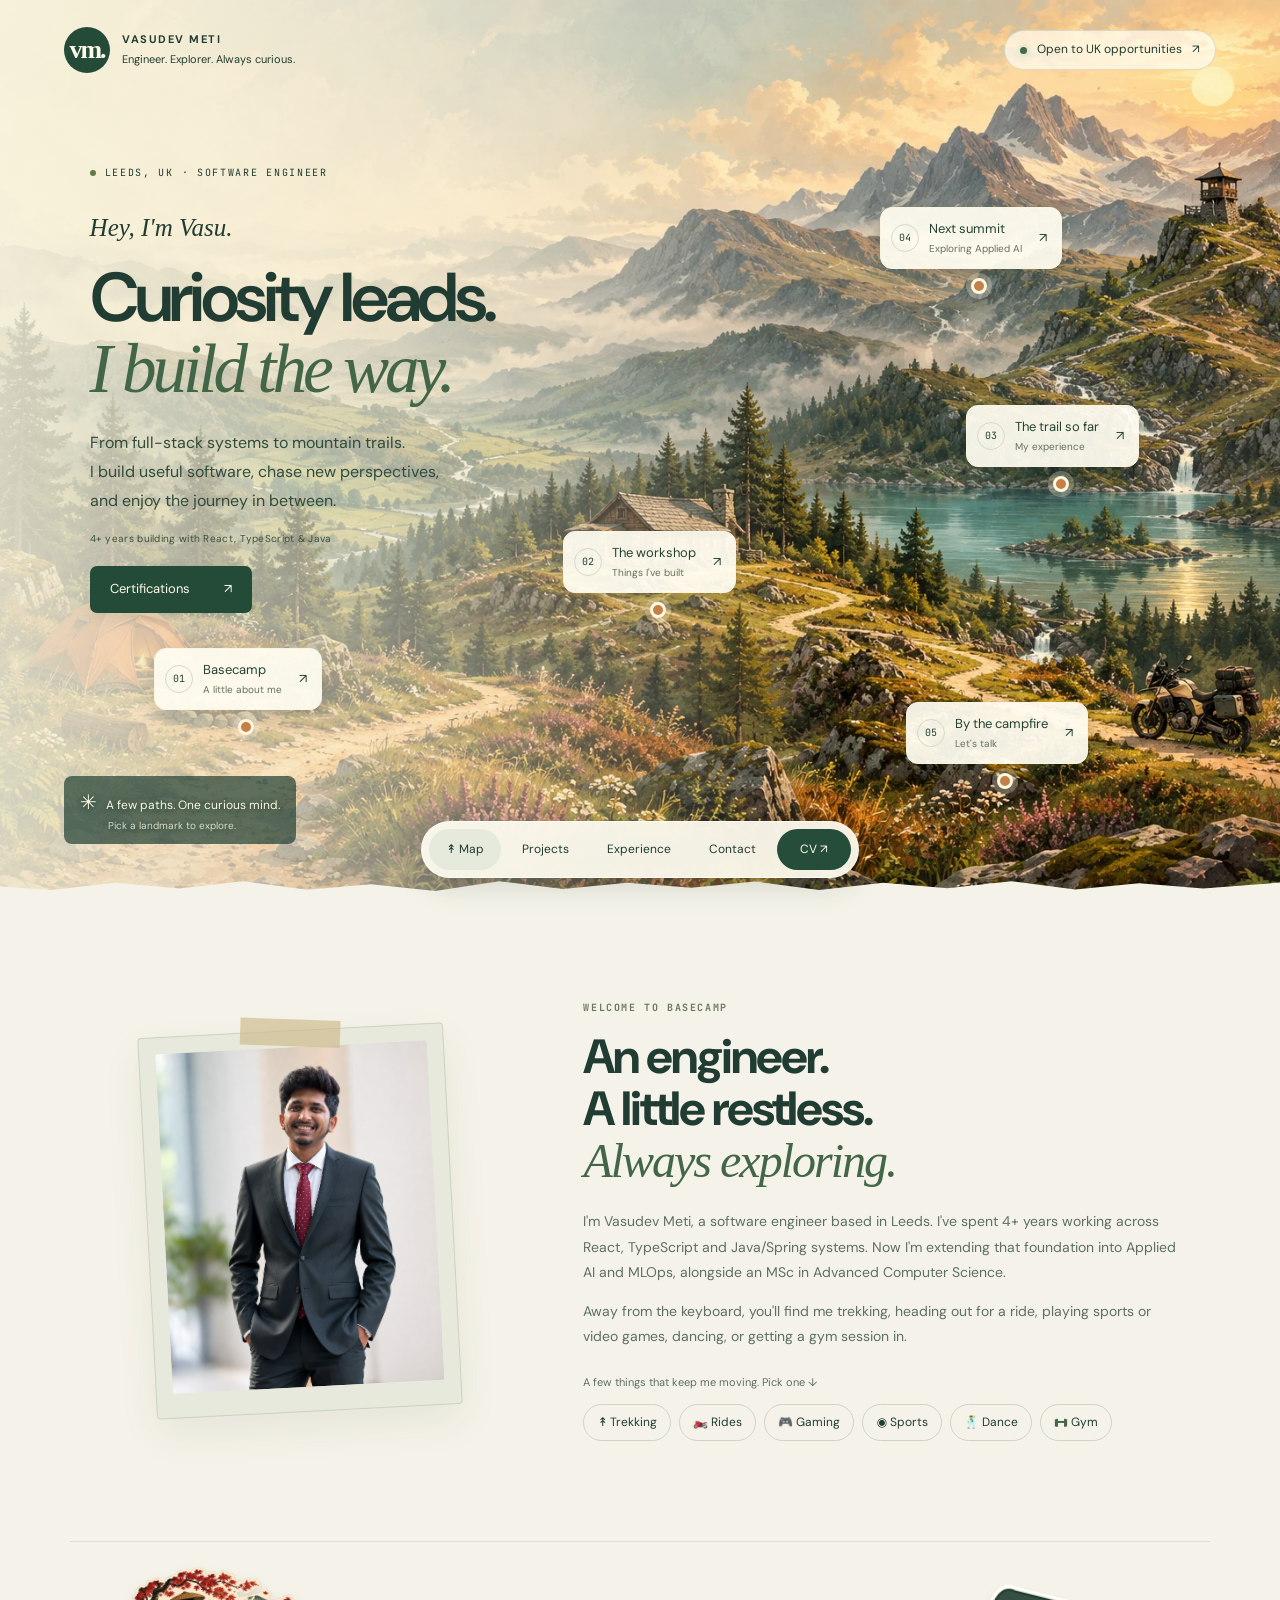
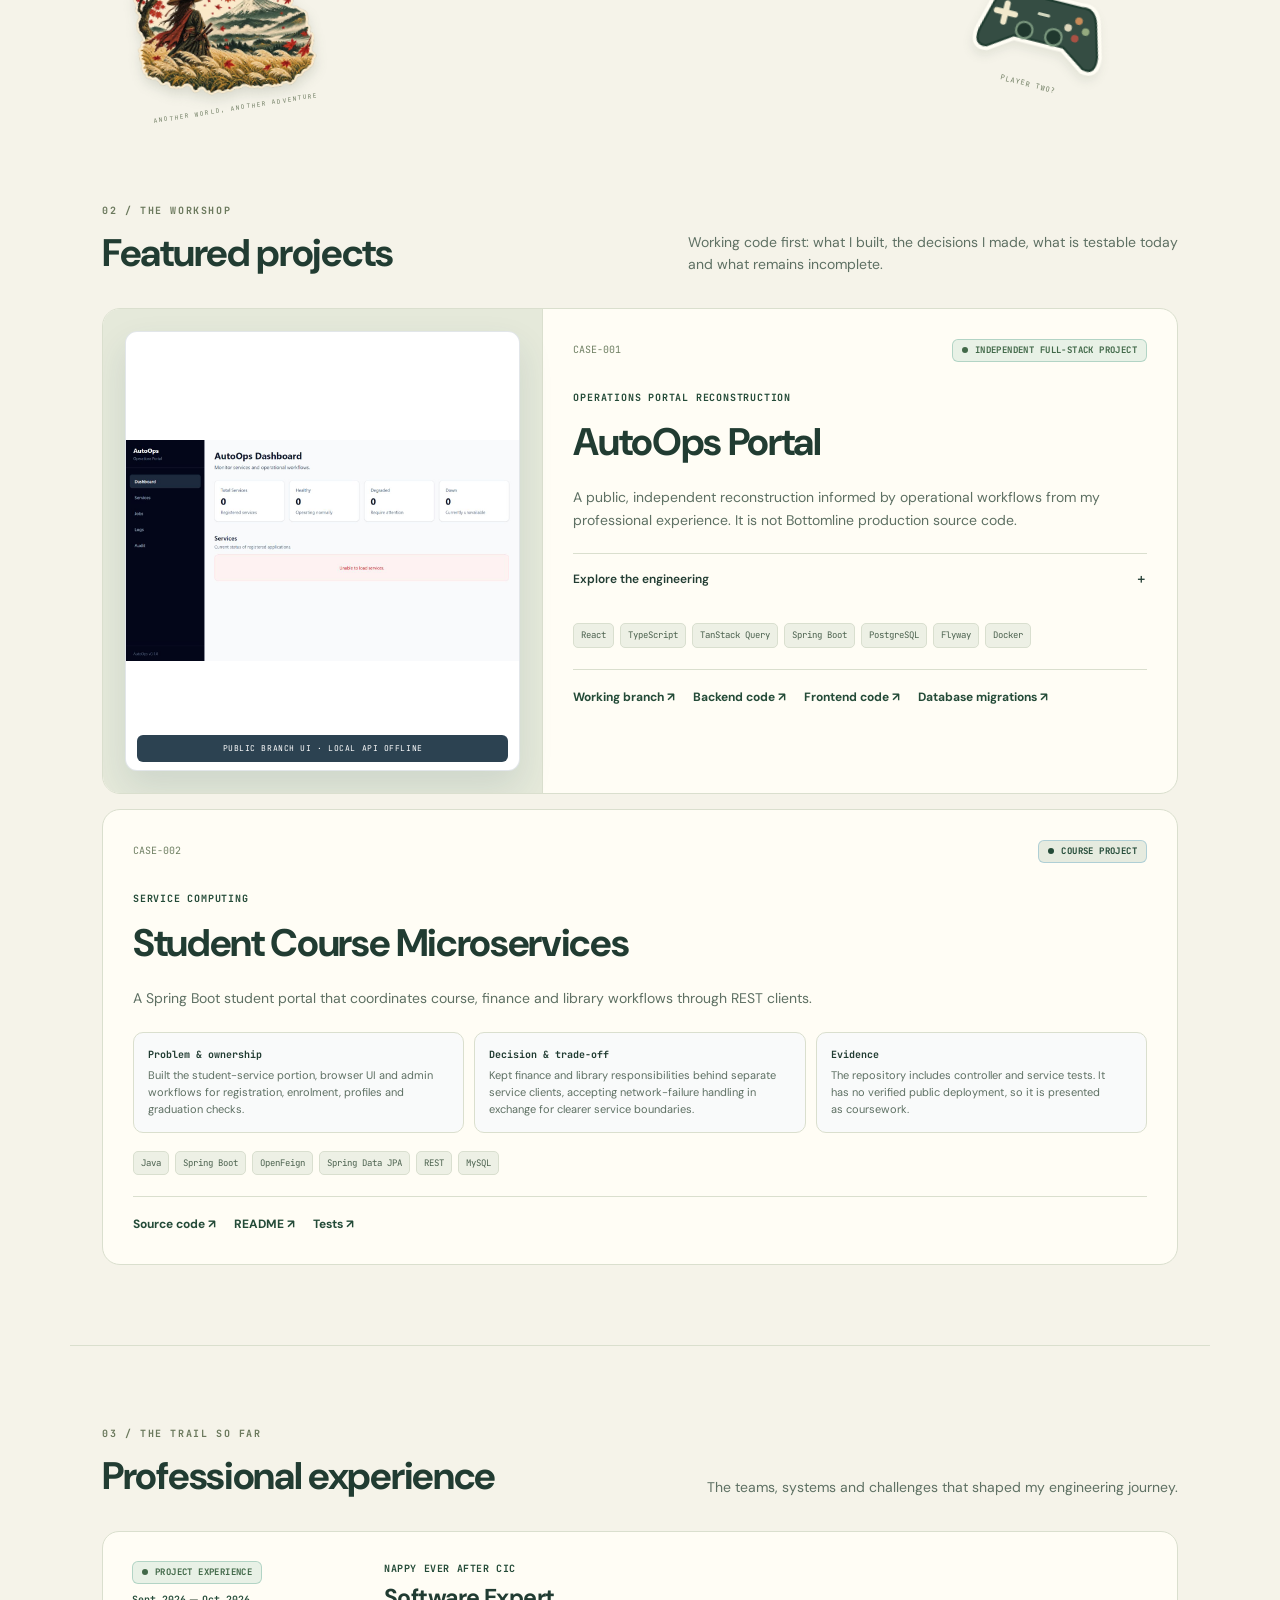
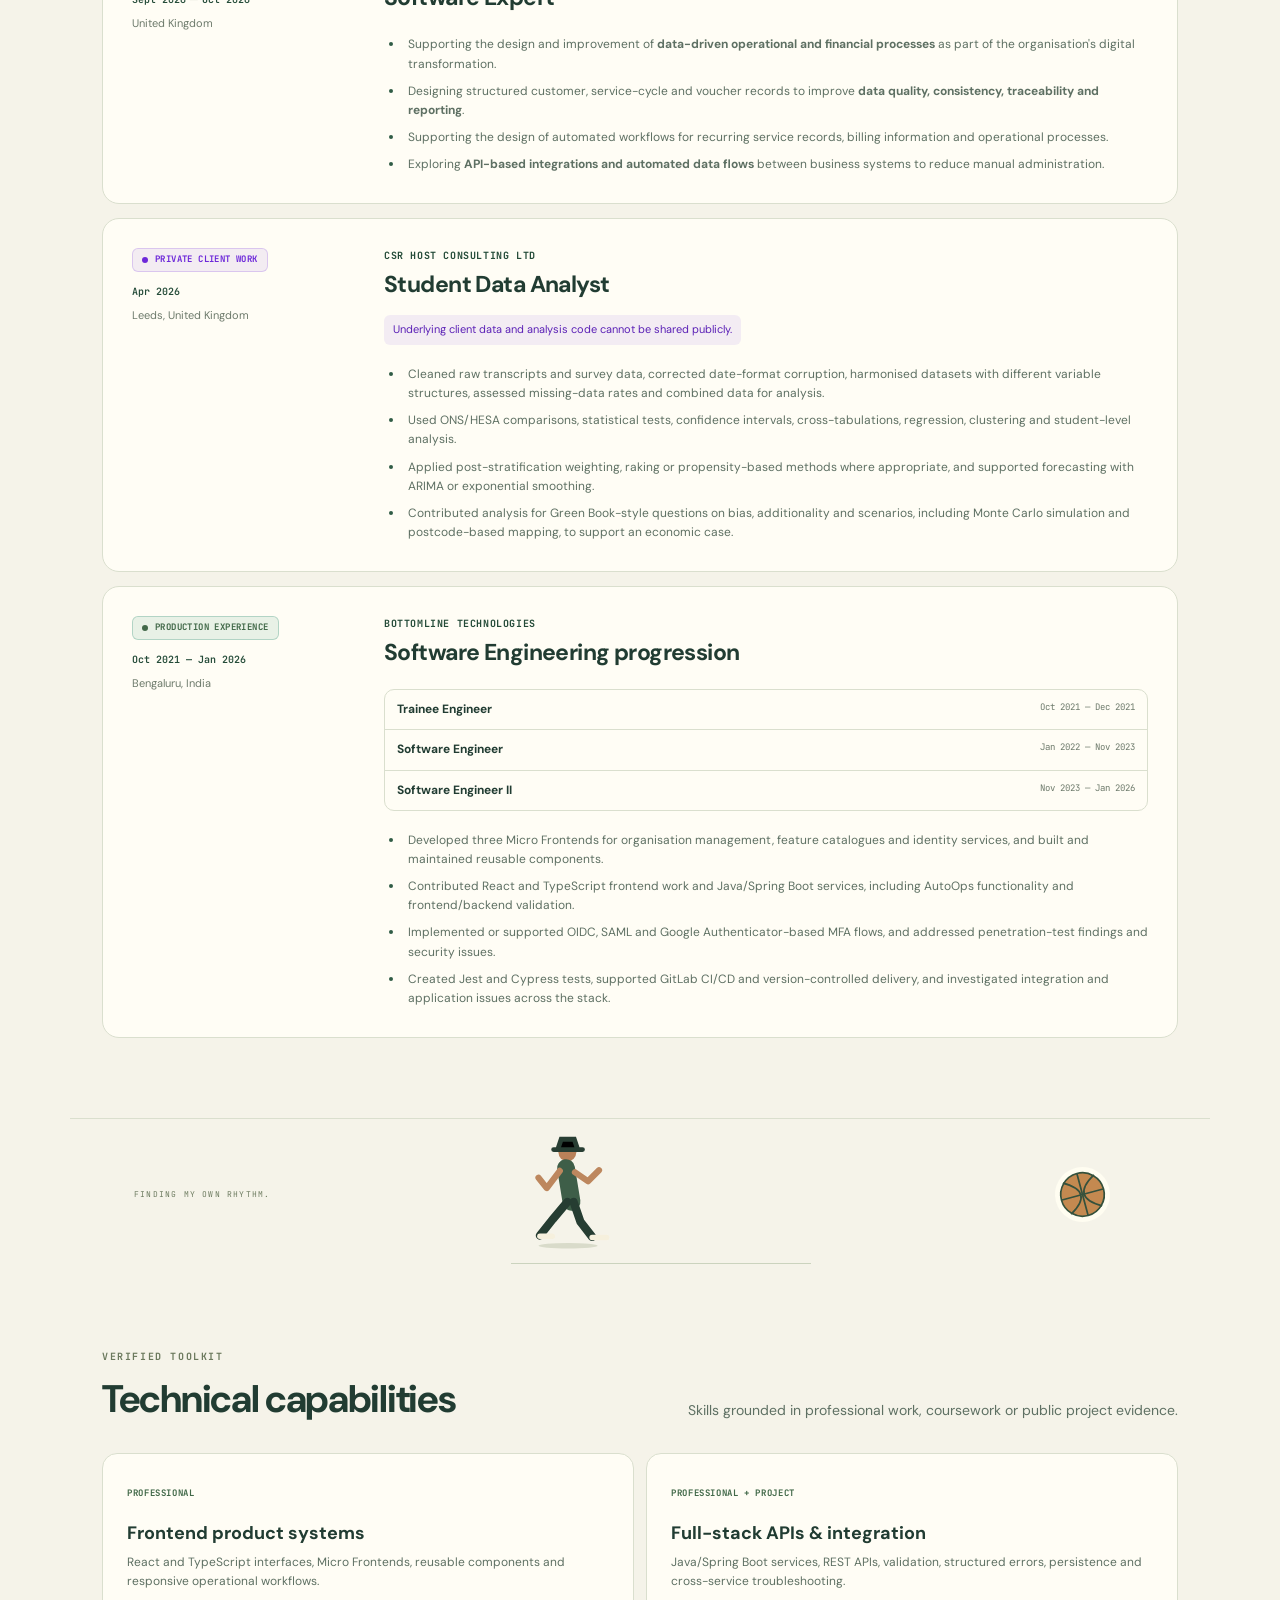
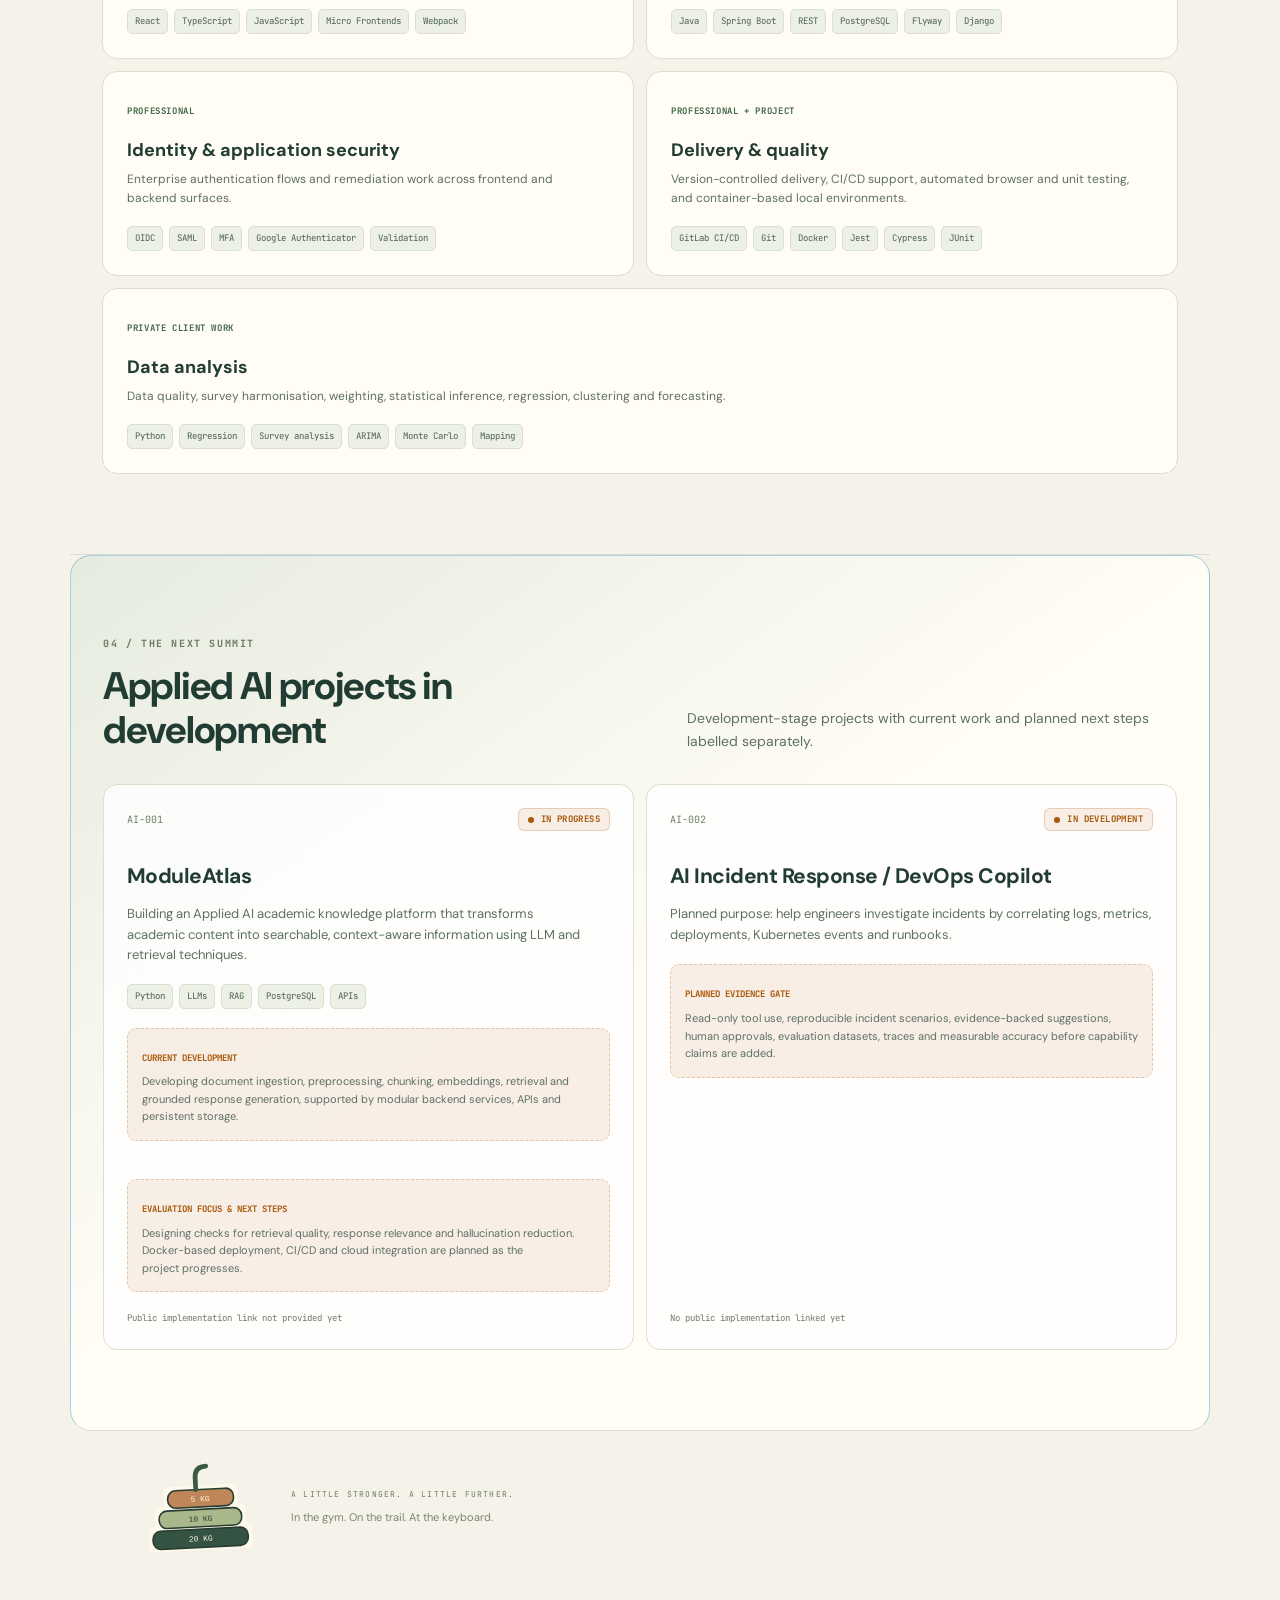
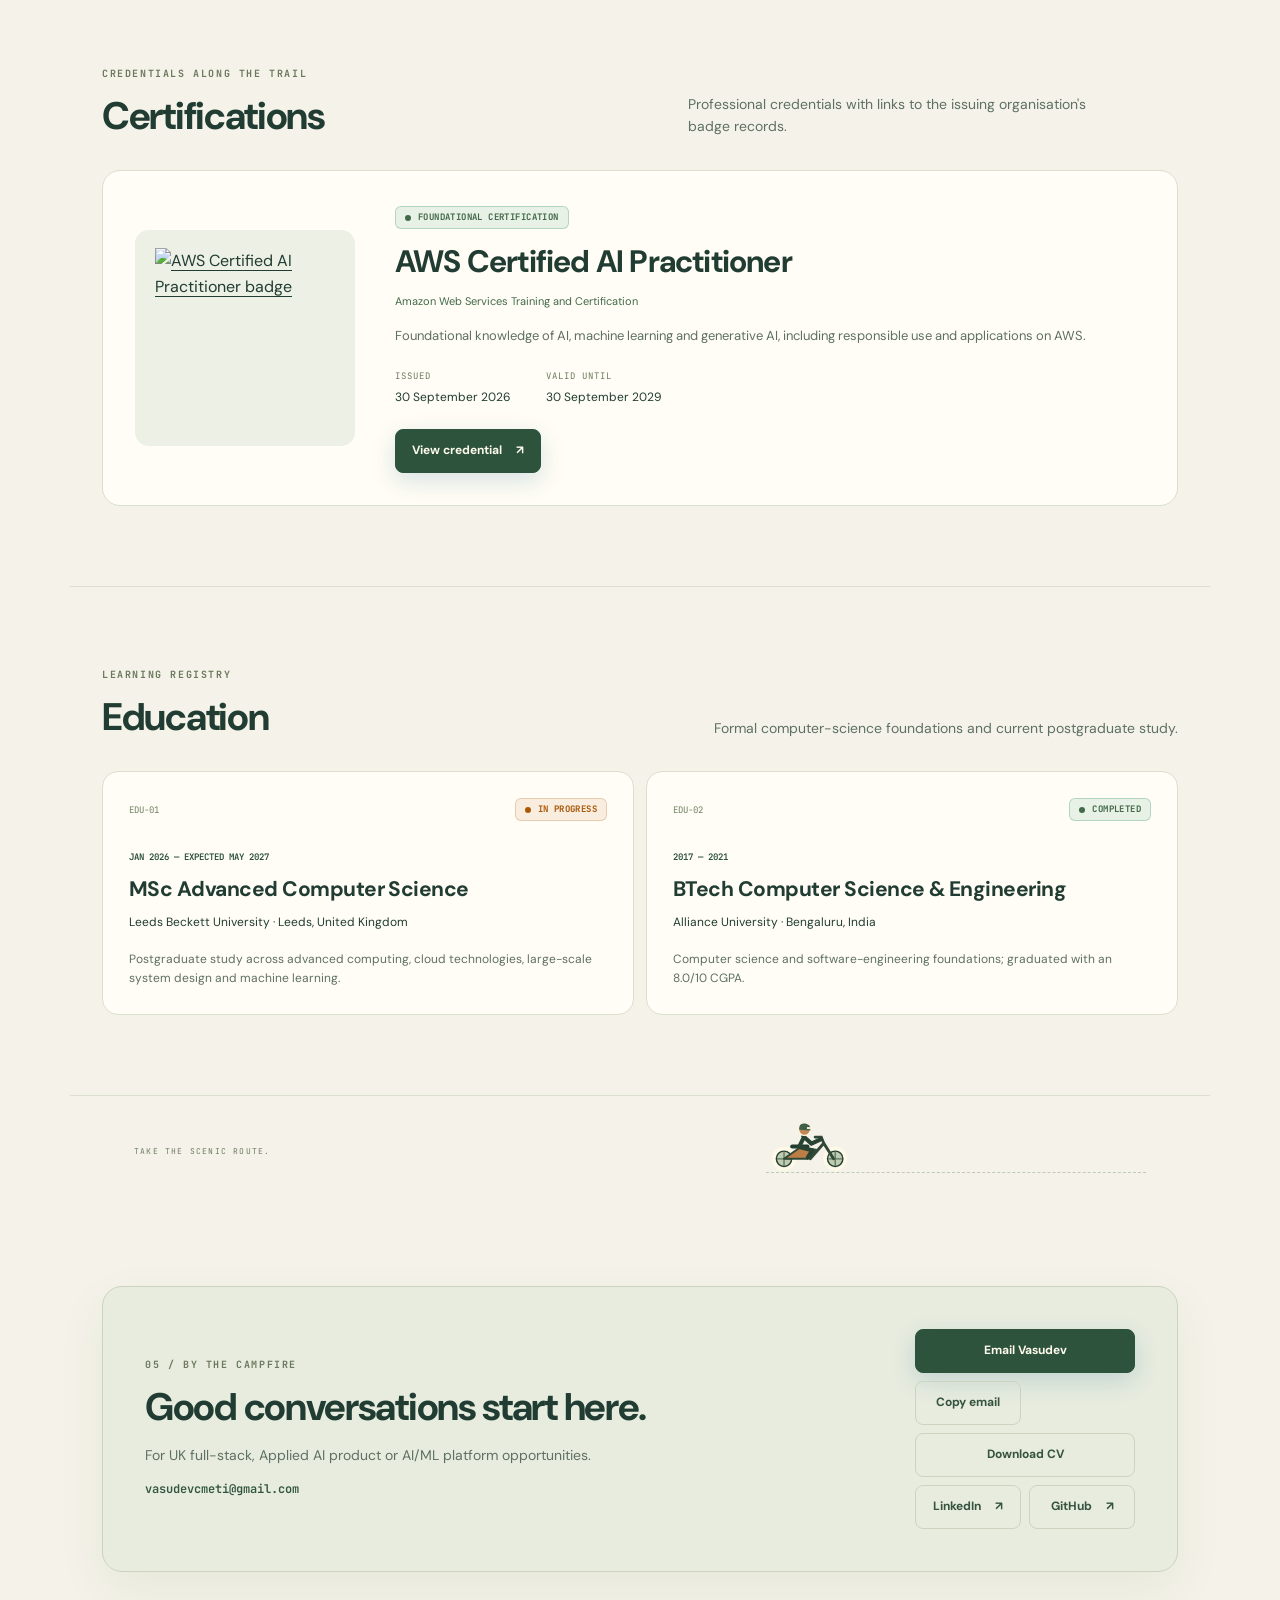
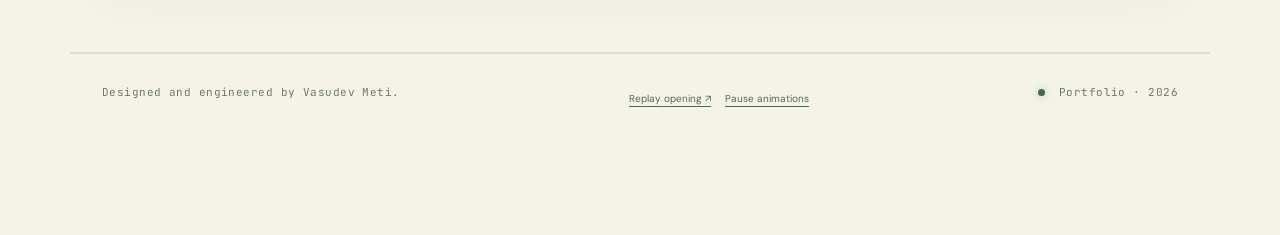
==== commit b40e66ce: "Simplify hero actions to a Certifications button" ====
--- a/index.html
+++ b/index.html
@@ -102,9 +102,8 @@
               <p class="hello">Hey, I'm Vasu.</p>
               <h1 id="hero-title">Curiosity leads.<br><em>I build the way.</em></h1>
               <p class="trail-summary">From full-stack systems to mountain trails.<br>I build useful software, chase new perspectives,<br class="desktop-break"> and enjoy the journey in between.</p>
-              <a class="trail-cta" href="#projects">Explore my work <span aria-hidden="true">↗</span></a>
               <p class="trail-note">4+ years building with React, TypeScript &amp; Java</p>
-              <a class="hero-certification" href="#certifications"><span class="hero-cert-mark" aria-hidden="true">AWS</span><span>AWS Certified AI Practitioner</span><span aria-hidden="true">↗</span></a>
+              <a class="trail-cta" href="#certifications">Certifications <span aria-hidden="true">↗</span></a>
             </div>
             <nav class="landmarks" aria-label="Explore the portfolio trail">
               <a class="landmark basecamp" href="#about"><span class="landmark-number">01</span><span>Basecamp<small>A little about me</small></span><span aria-hidden="true">↗</span></a>
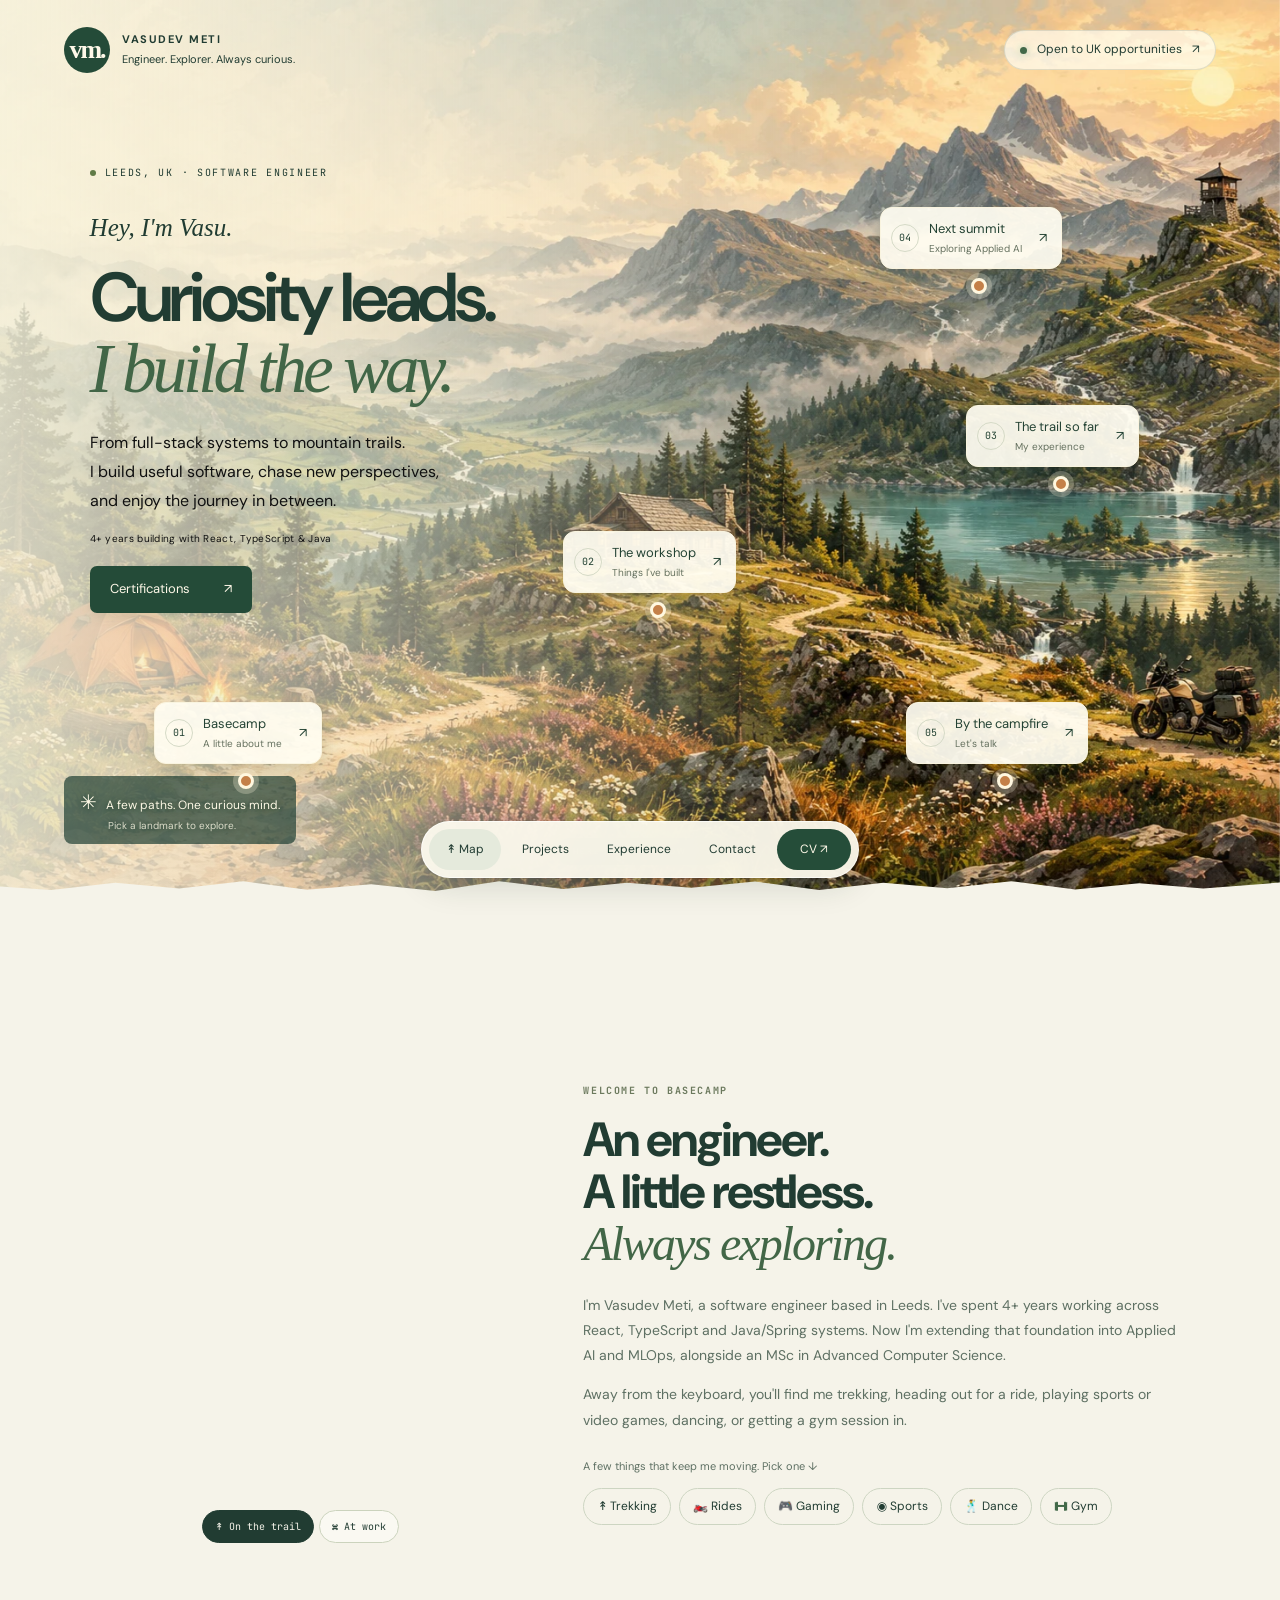
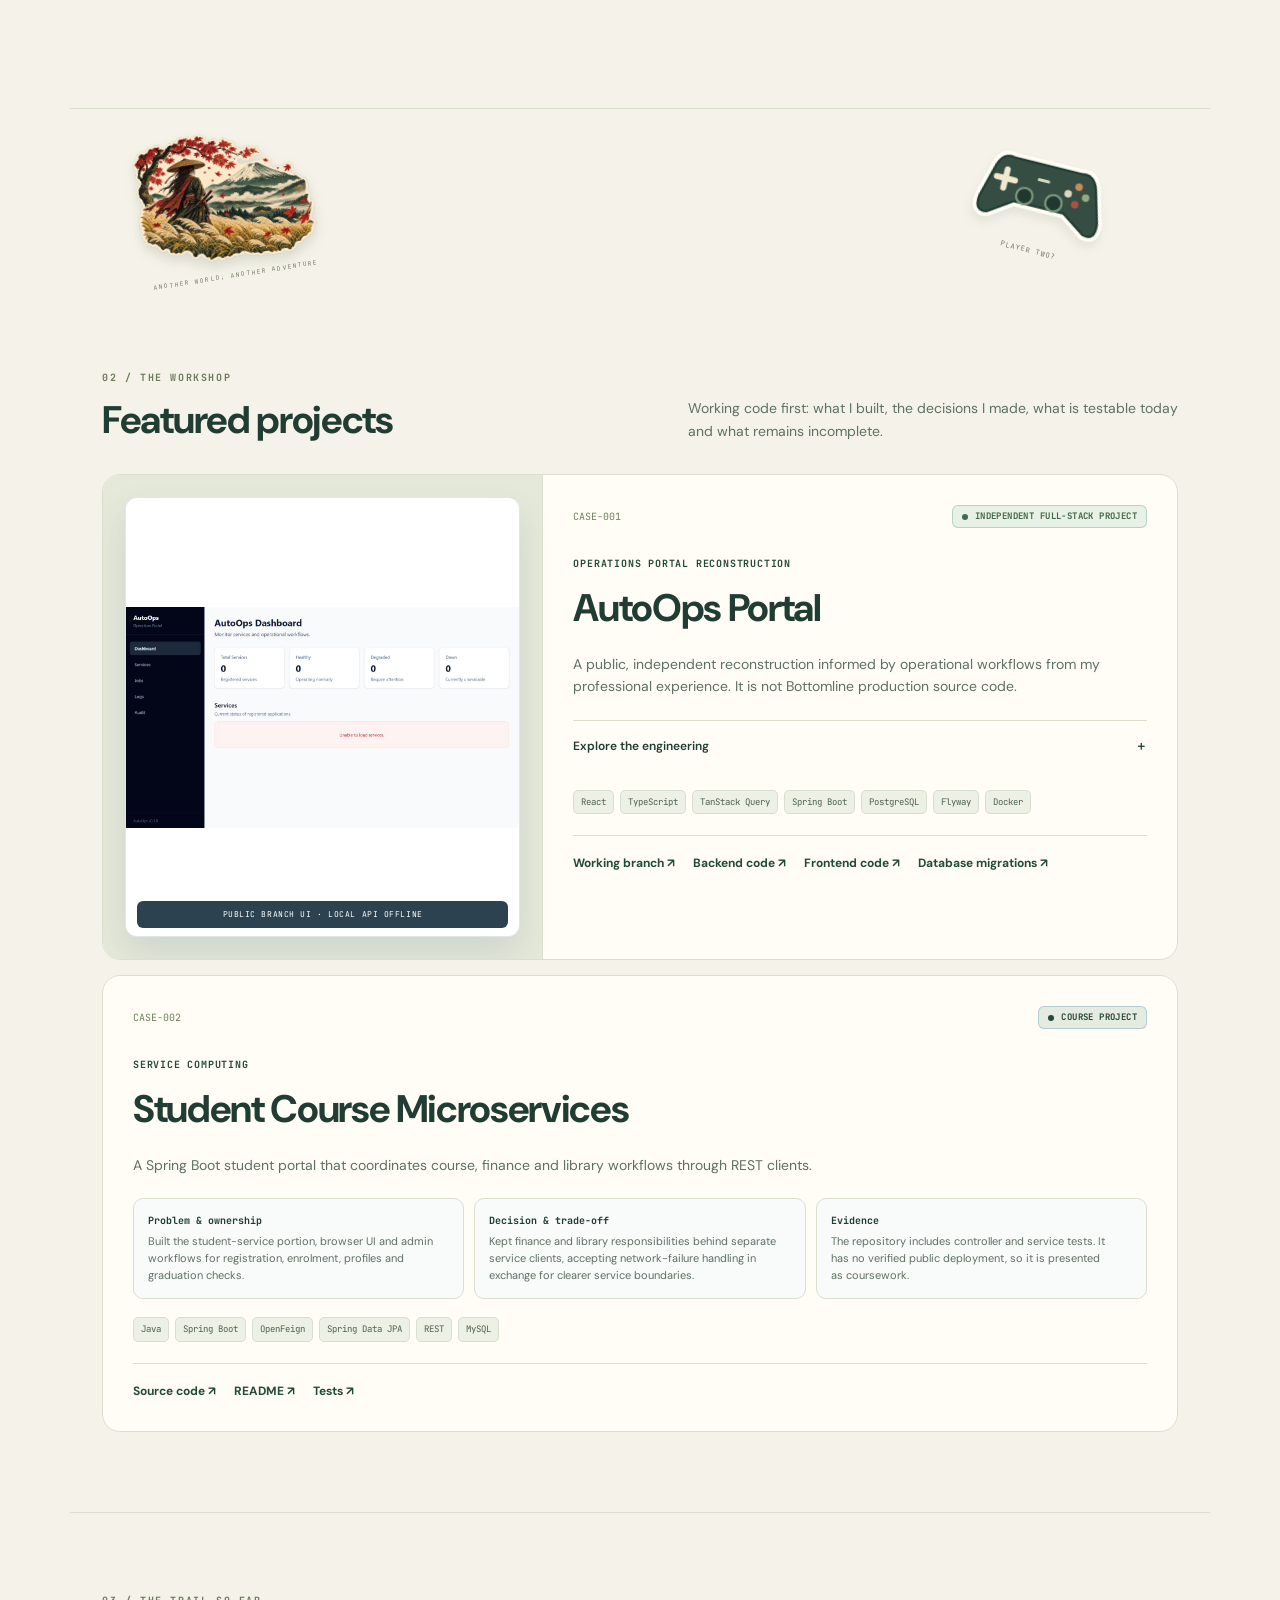
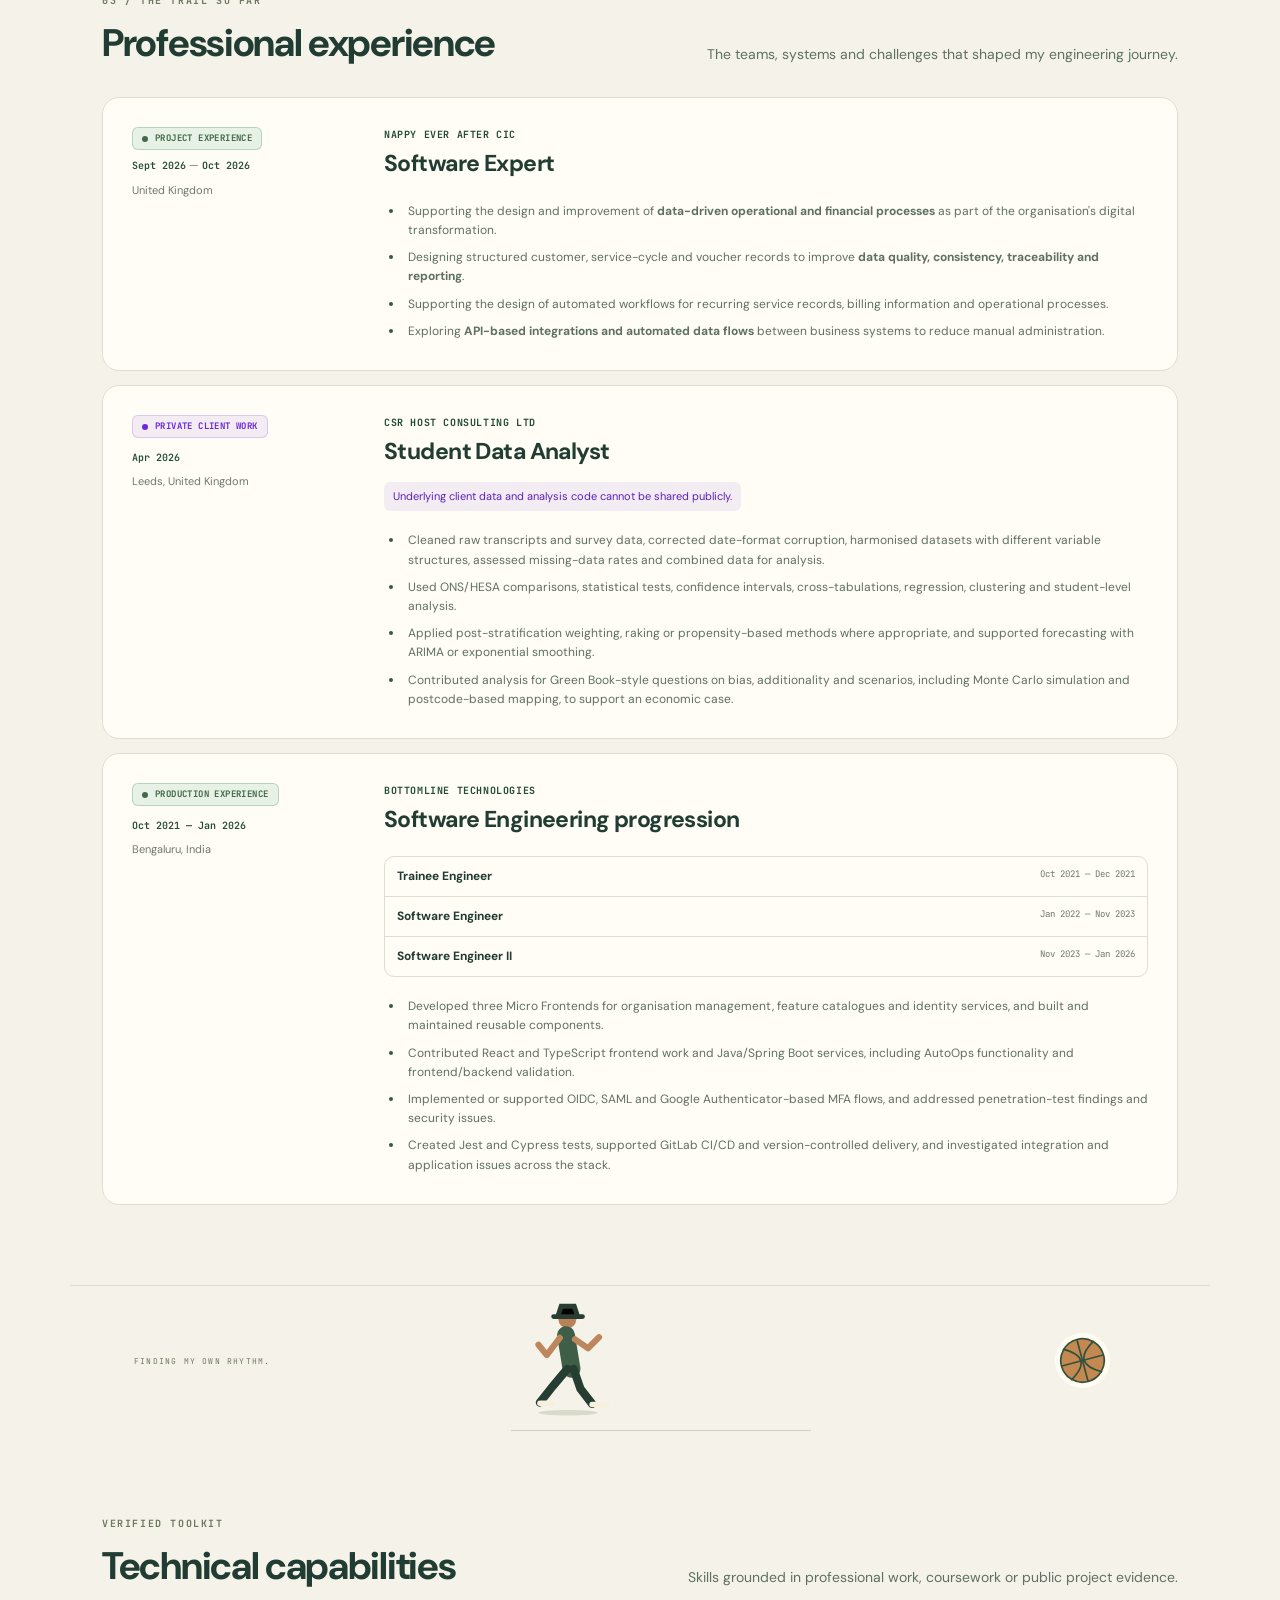
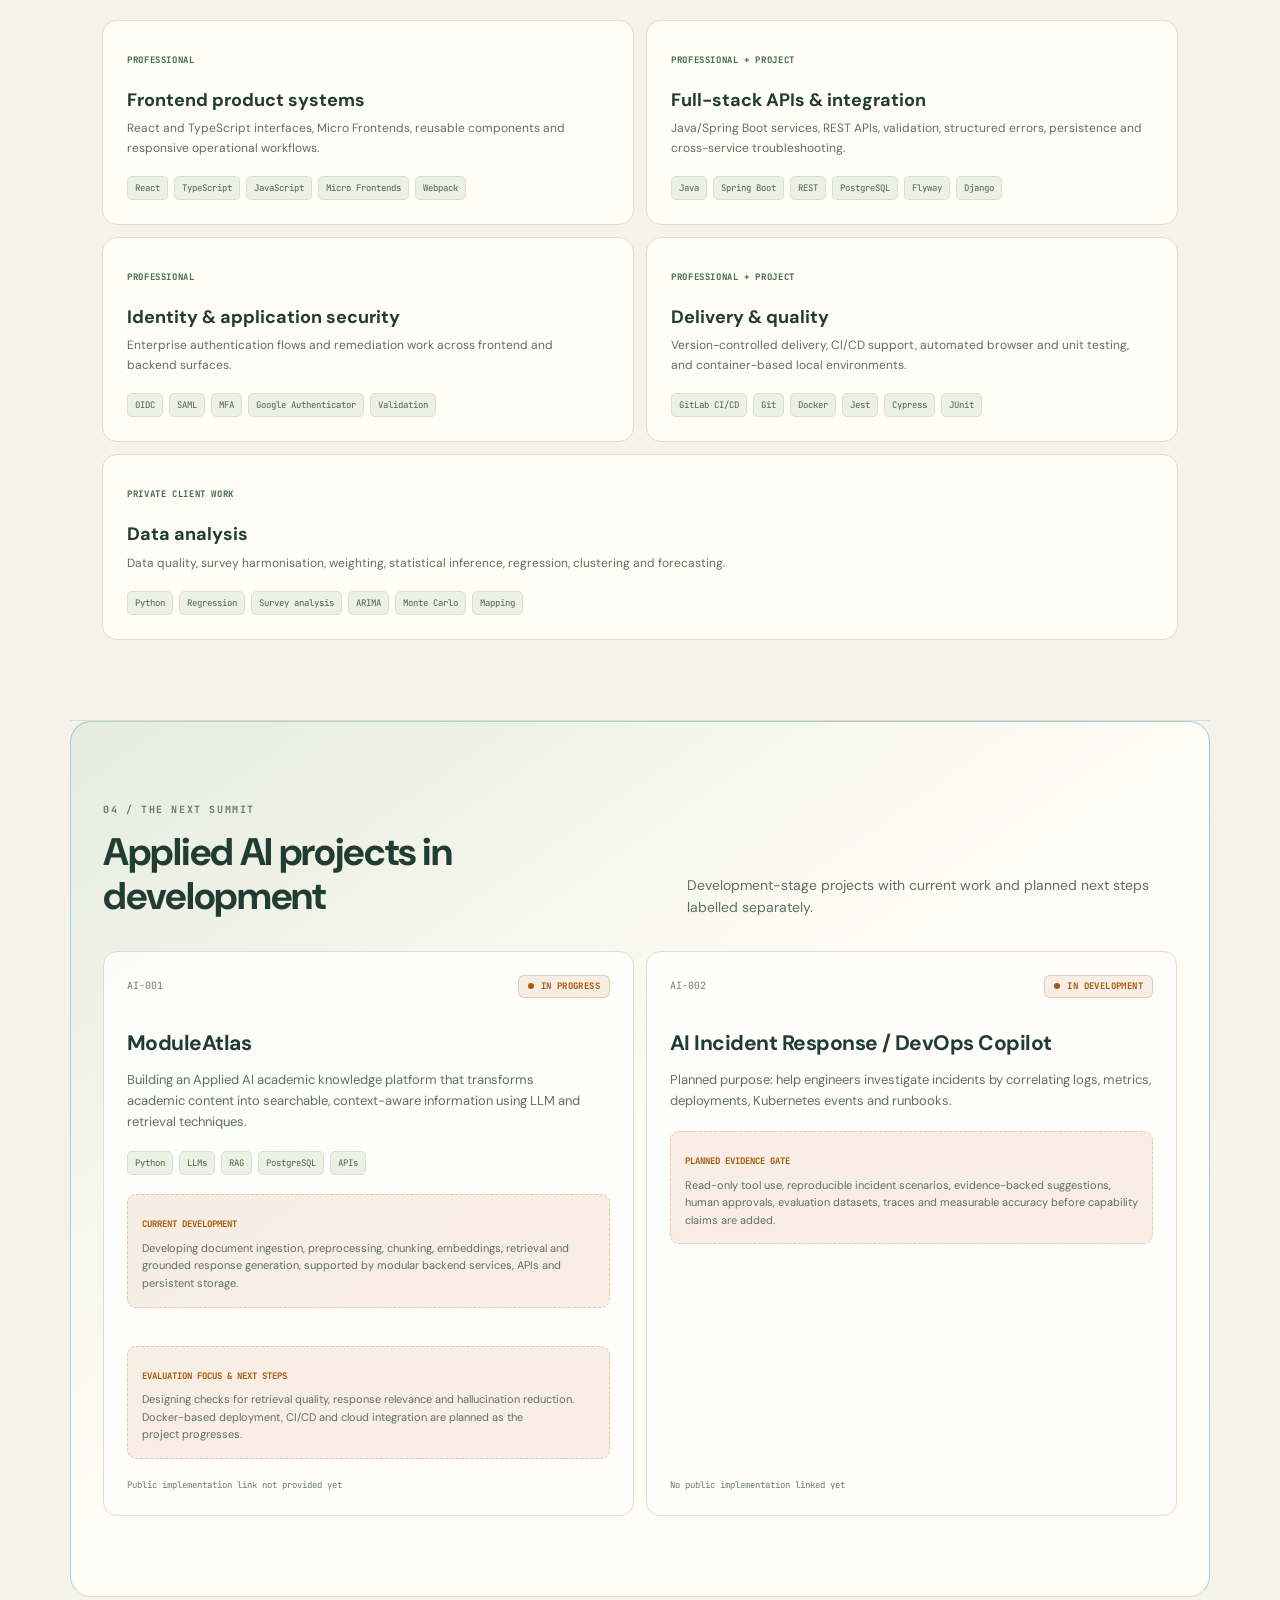
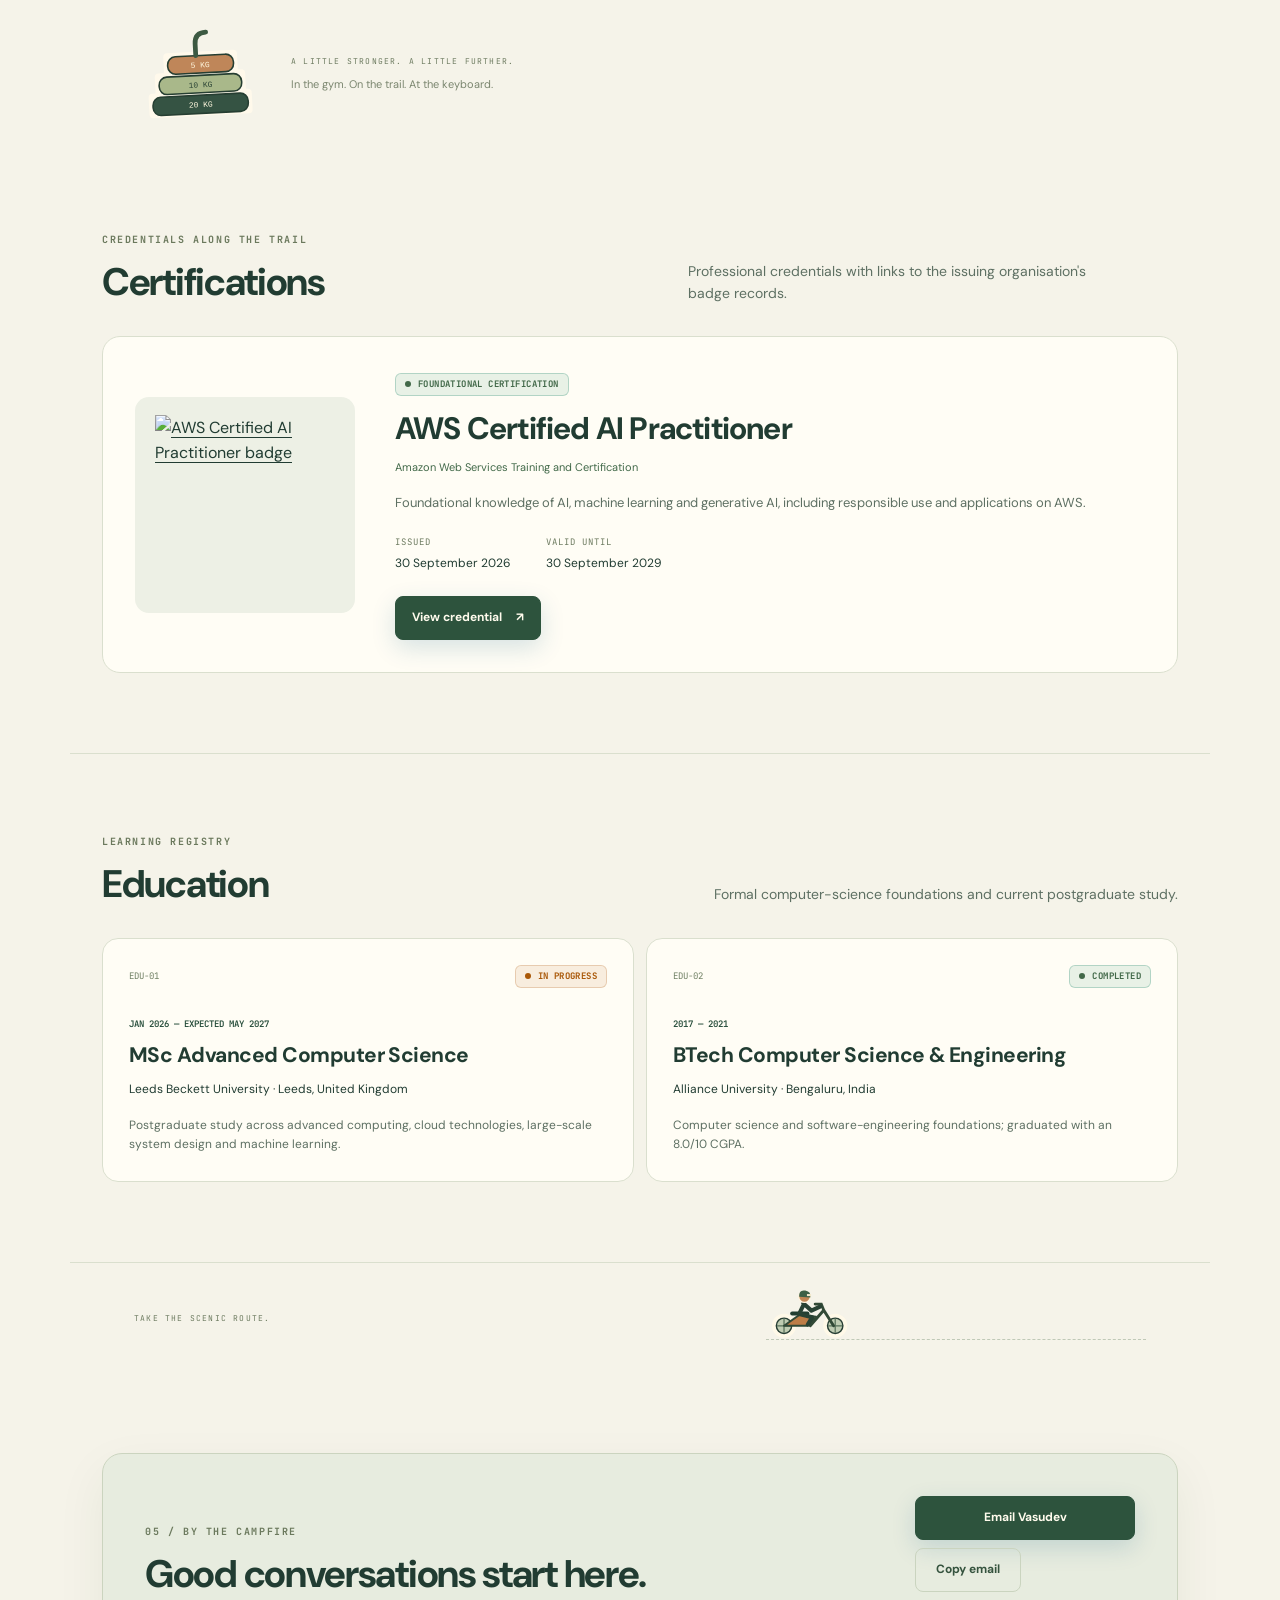
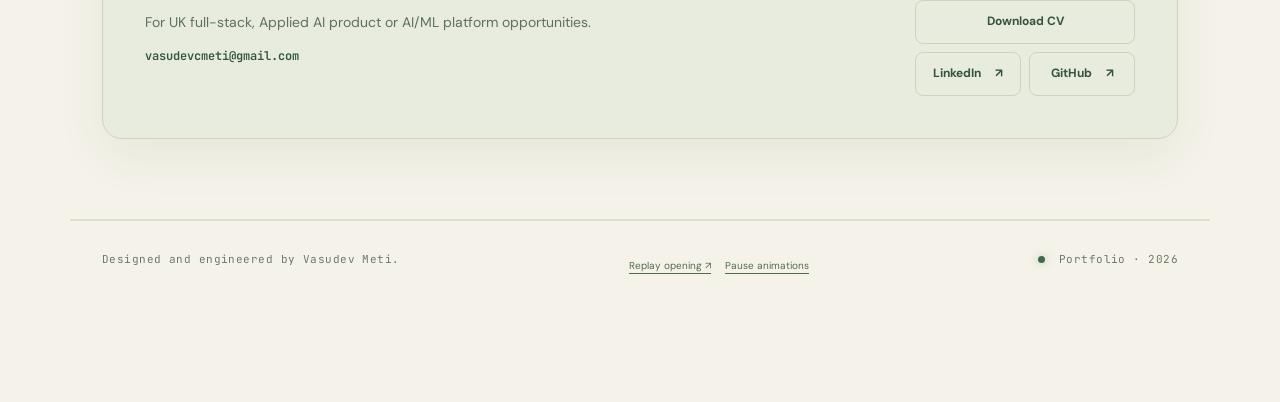
==== commit 7a552b73: "Add kinetic intro, continuous landscape transition and morphing portraits" ====
--- a/index.html
+++ b/index.html
@@ -30,7 +30,14 @@
     <link rel="stylesheet" href="styles.css?v=trail-1" />
     <link rel="stylesheet" href="trail.css?v=trail-1" />
     <link rel="stylesheet" href="personal.css?v=certifications-1" />
-    <script src="script.js?v=certifications-1" defer></script>
+    <link rel="stylesheet" href="journey-scroll.css?v=7" />
+    <script src="journey-scroll.js?v=1" defer></script>
+    <script src="portrait-morph.js?v=2" defer></script>
+    <script src="portrait-switch.js?v=2" defer></script>
+    <link rel="stylesheet" href="motion-intro.css?v=motion-2" />
+    <script src="intro-glyphs.js?v=motion-2" defer></script>
+    <script src="intro-motion.js?v=motion-2" defer></script>
+    <script src="script.js?v=motion-2" defer></script>
   </head>
   <body>
     <svg class="sticker-definitions" xmlns="http://www.w3.org/2000/svg" aria-hidden="true"><defs>
@@ -62,27 +69,10 @@
       <symbol id="sticker-ball" viewBox="0 0 110 110"><circle cx="55" cy="55" r="43" fill="#f3e6bd" stroke="#fffdf1" stroke-width="10"/><circle cx="55" cy="55" r="38" fill="#c48950" stroke="#35513c" stroke-width="3"/><path d="M18 55H92M55 17V93M27 27Q77 55 27 83M83 27Q33 55 83 83" fill="none" stroke="#35513c" stroke-width="3"/></symbol>
     </defs></svg>
 
-    <dialog class="journey-intro" id="journey-intro" aria-labelledby="intro-tagline">
-
-      <div class="intro-stickers" aria-hidden="true">
-        <div class="intro-sticker intro-game"><img src="assets/yotei-sticker.webp" alt=""><span>GHOST OF YŌTEI / OFF THE CLOCK</span></div>
-        <svg class="intro-sticker intro-pad" viewBox="0 0 180 120"><use href="#sticker-controller"/></svg>
-        <div class="intro-sticker intro-dancer"><svg viewBox="0 0 160 180"><use href="#sticker-moonwalker"/></svg><span>A LITTLE MOONWALK</span></div>
-        <svg class="intro-sticker intro-weights" viewBox="0 0 170 140"><use href="#sticker-plates"/></svg>
-        <svg class="intro-sticker intro-ball" viewBox="0 0 110 110"><use href="#sticker-ball"/></svg>
-      </div>
-      <div class="intro-content">
-        <p class="intro-name">VASUDEV METI</p>
-        <svg class="intro-trail" viewBox="0 0 400 160" aria-hidden="true">
-          <path class="intro-mountains" d="M20 130 90 35 145 104 203 20 286 125 337 55 380 130" />
-          <path class="intro-infinity" d="M200 100 C160 42 60 42 60 100 C60 158 160 158 200 100 C240 42 340 42 340 100 C340 158 240 158 200 100" />
-          <circle class="intro-traveller" r="5" cx="0" cy="0" />
-        </svg>
-        <p class="intro-overline">EVERY TRAIL IS A NEW BEGINNING</p>
-        <h2 id="intro-tagline">A beginning<br><em>without an end.</em></h2>
-        <p class="intro-footnote">Build. Explore. Keep going.</p>
-      </div>
-      <button class="intro-skip" type="button">Enter the trail <span aria-hidden="true">↗</span></button>
+    <dialog class="journey-intro motion-intro" id="journey-intro" aria-labelledby="intro-tagline">
+      <h2 class="intro-readable" id="intro-tagline">A beginning without an end.</h2>
+      <canvas aria-hidden="true"></canvas>
+      <button class="intro-skip" type="button">Skip intro <span aria-hidden="true">↗</span></button>
     </dialog>
     <a class="skip-link" href="#main-content">Skip to content</a>
     <div class="ambient ambient-one" aria-hidden="true"></div>
@@ -116,7 +106,7 @@
             <a class="scroll-cue" href="#about">THERE'S MORE BELOW <span aria-hidden="true">↓</span></a>
           </section>
           <section class="section about-section" id="about" aria-labelledby="about-title">
-            <div class="about-portrait"><img src="assets/vasudev-meti.png" alt="Vasudev Meti" loading="lazy"></div>
+            <div class="about-portrait journey-portrait"><div class="landscape-dock" aria-hidden="true"></div><img class="trekking-figure" src="assets/vasu-trekking-illustration.webp" alt="Illustration of Vasudev in his orange trekking shirt and backpack" loading="eager"><img class="formal-figure" src="assets/vasu-suit-aligned.webp" alt="Vasudev in a formal suit" aria-hidden="true" loading="eager"><div class="portrait-switch" role="group" aria-label="Choose portrait"><button type="button" data-portrait="trail" aria-pressed="true">↟ On the trail</button><button type="button" data-portrait="work" aria-pressed="false">⌘ At work</button></div></div>
             <div class="about-copy"><p class="mono-kicker">WELCOME TO BASECAMP</p><h2 id="about-title">An engineer.<br>A little restless.<br><em>Always exploring.</em></h2>
               <p>I'm Vasudev Meti, a software engineer based in Leeds. I've spent 4+ years working across React, TypeScript and Java/Spring systems. Now I'm extending that foundation into Applied AI and MLOps, alongside an MSc in Advanced Computer Science.</p>
               <p>Away from the keyboard, you'll find me trekking, heading out for a ride, playing sports or video games, dancing, or getting a gym session in.</p>
--- a/journey-scroll.css
+++ b/journey-scroll.css
@@ -0,0 +1,38 @@
+/* A shared landscape, with ordinary native document scrolling. */
+.travelling-landscape{position:fixed;z-index:0;pointer-events:none;background:url('assets/trail-landscape.webp') center 58% / cover no-repeat;will-change:width,height,top,left,border-radius;overflow:hidden}
+.scroll-journey-enabled .app-shell{position:relative;z-index:1}
+.scroll-journey-enabled .trail-hero{background:transparent}
+.scroll-journey-enabled .landscape{visibility:hidden}
+.scroll-journey-enabled .trail-hero::before{opacity:calc(1 - var(--journey-progress,0))}
+.scroll-journey-enabled .trail-intro,.scroll-journey-enabled .landmarks,.scroll-journey-enabled .map-caption,.scroll-journey-enabled .scroll-cue{opacity:calc(1 - var(--journey-progress,0))}
+/* Keep the landmark nav untransformed: its absolute links are anchored to the hero. */
+.scroll-journey-enabled .trail-intro{transform:translateY(calc(var(--journey-progress,0) * -35px))}
+.about-portrait.journey-portrait{width:100%;max-width:430px;height:510px;padding:0;border:0;background:transparent;box-shadow:none;transform:none;isolation:isolate}
+.journey-portrait::before{display:none}
+.landscape-dock{position:absolute;width:340px;height:340px;right:0;top:95px;border-radius:50%;background:url('assets/trail-landscape.webp') center / cover}
+.scroll-journey-enabled .landscape-dock{background:transparent}
+.about-portrait.journey-portrait .trekking-figure{position:absolute;left:-35px;bottom:12px;width:340px;height:500px;object-fit:contain;object-position:bottom;filter:drop-shadow(0 12px 12px #213c3214);opacity:var(--arrival,1);transform:translateY(calc((1 - var(--arrival,1)) * 30px));border-radius:0}
+.journey-portrait .portrait-caption{position:absolute;bottom:-8px;left:0;right:0;margin:0;font-size:9px;letter-spacing:2px;color:var(--muted);opacity:var(--arrival,1)}
+@media(max-width:700px){.about-portrait.journey-portrait{max-width:310px;height:370px}.landscape-dock{width:260px;height:260px;top:65px}.about-portrait.journey-portrait .trekking-figure{width:255px;height:365px;left:-20px;bottom:8px}.journey-portrait .portrait-caption{font-size:8px}}
+@media(prefers-reduced-motion:reduce){.travelling-landscape{display:none}.about-portrait.journey-portrait .trekking-figure{opacity:1;transform:none}}
+
+.trail-summary,.trail-note{color:#101010}
+@media(min-width:701px){.basecamp{top:78%}}
+/* Both portraits share the same visual stage; controls stay outside the crossfade. */
+.about-portrait.journey-portrait{margin-bottom:98px}
+.about-portrait.journey-portrait .trekking-figure{transition:opacity .5s ease}
+.about-portrait.journey-portrait .formal-figure{position:absolute;width:340px;height:500px;left:-35px;bottom:12px;object-fit:contain;object-position:center bottom;border-radius:0;opacity:0;pointer-events:none;transition:opacity .5s ease;filter:drop-shadow(0 12px 12px #213c3214);box-shadow:none}
+.about-portrait.journey-portrait.portrait-at-work .trekking-figure{opacity:0}
+.about-portrait.journey-portrait.portrait-at-work .formal-figure{opacity:var(--arrival,1)}
+.portrait-switch{position:absolute;bottom:-33px;left:0;right:0;display:flex;justify-content:center;gap:5px;z-index:2}
+.portrait-switch button{border:1px solid #cbd3bd;border-radius:30px;background:#faf9f2;color:#213c32;padding:9px 12px;font:10px var(--font-mono);cursor:pointer;white-space:nowrap}
+.portrait-switch button[aria-pressed=true]{background:#213c32;color:#f5f3e9;border-color:#213c32}
+.portrait-switch button:focus-visible{outline:2px solid #b9794c;outline-offset:3px}
+@media(max-width:700px){.about-portrait.journey-portrait .formal-figure{width:255px;height:365px;left:-20px;bottom:8px}.portrait-switch{bottom:-32px}.portrait-switch button{font-size:9px;padding:9px 10px}}
+@media(prefers-reduced-motion:reduce){.about-portrait.journey-portrait .formal-figure,.about-portrait.journey-portrait .trekking-figure{transition:none}}
+
+.about-portrait.journey-portrait .trekking-figure,.about-portrait.journey-portrait .formal-figure{transition:none}
+.portrait-morph{position:absolute;left:-35px;bottom:12px;width:340px;height:500px;pointer-events:none;display:none;opacity:var(--arrival,1);filter:drop-shadow(0 12px 12px #213c3214)}
+.portrait-morphing .portrait-morph{display:block}
+.about-portrait.journey-portrait.portrait-morphing .trekking-figure,.about-portrait.journey-portrait.portrait-morphing .formal-figure{visibility:hidden}
+@media(max-width:700px){.portrait-morph{left:-20px;bottom:8px;width:255px;height:365px}}
--- a/motion-intro.css
+++ b/motion-intro.css
@@ -0,0 +1,9 @@
+@font-face { font-family:IntroSyne; src:url('assets/fonts/Syne.ttf') format('truetype'); font-weight:400 800; font-display:swap; }
+@font-face { font-family:IntroMono; src:url('assets/fonts/IBMPlexMono-Medium.ttf') format('truetype'); font-weight:500; font-display:swap; }
+@font-face { font-family:IntroDisplay; src:url('assets/fonts/ArchivoBlack-Regular.ttf') format('truetype'); font-weight:900; font-display:swap; }
+.journey-intro.motion-intro { padding:0; background:transparent; overflow:hidden; }
+.journey-intro.motion-intro::backdrop { background:transparent; }
+.motion-intro canvas { position:absolute; inset:0; width:100%; height:100%; pointer-events:none; }
+.motion-intro .intro-skip { z-index:2; font-family:IntroMono,monospace; font-size:11px; border-color:#607b4c; background:#f5f3e9; padding:12px 18px; }
+.motion-intro .intro-readable { position:absolute; width:1px; height:1px; margin:-1px; overflow:hidden; clip-path:inset(50%); white-space:nowrap; }
+@media(max-width:600px) { .motion-intro .intro-skip { right:20px; bottom:20px; font-size:10px; } }
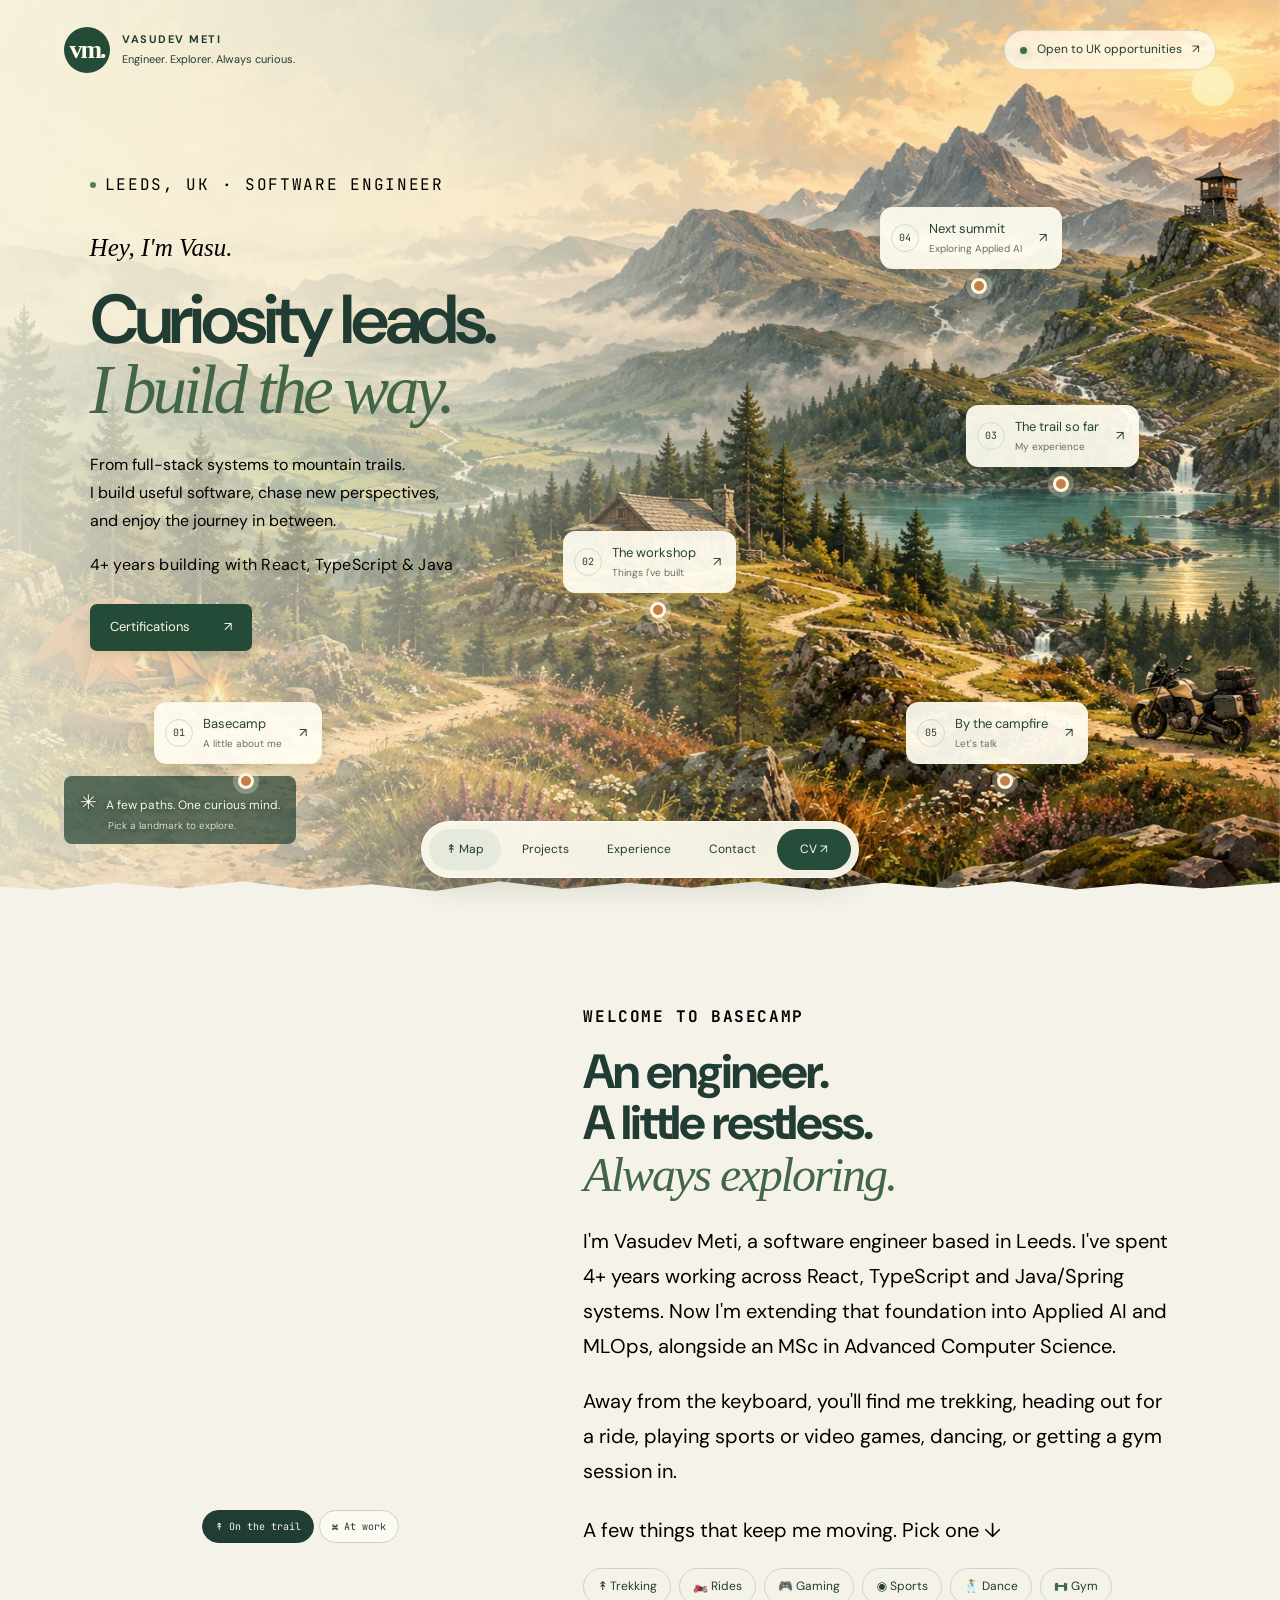
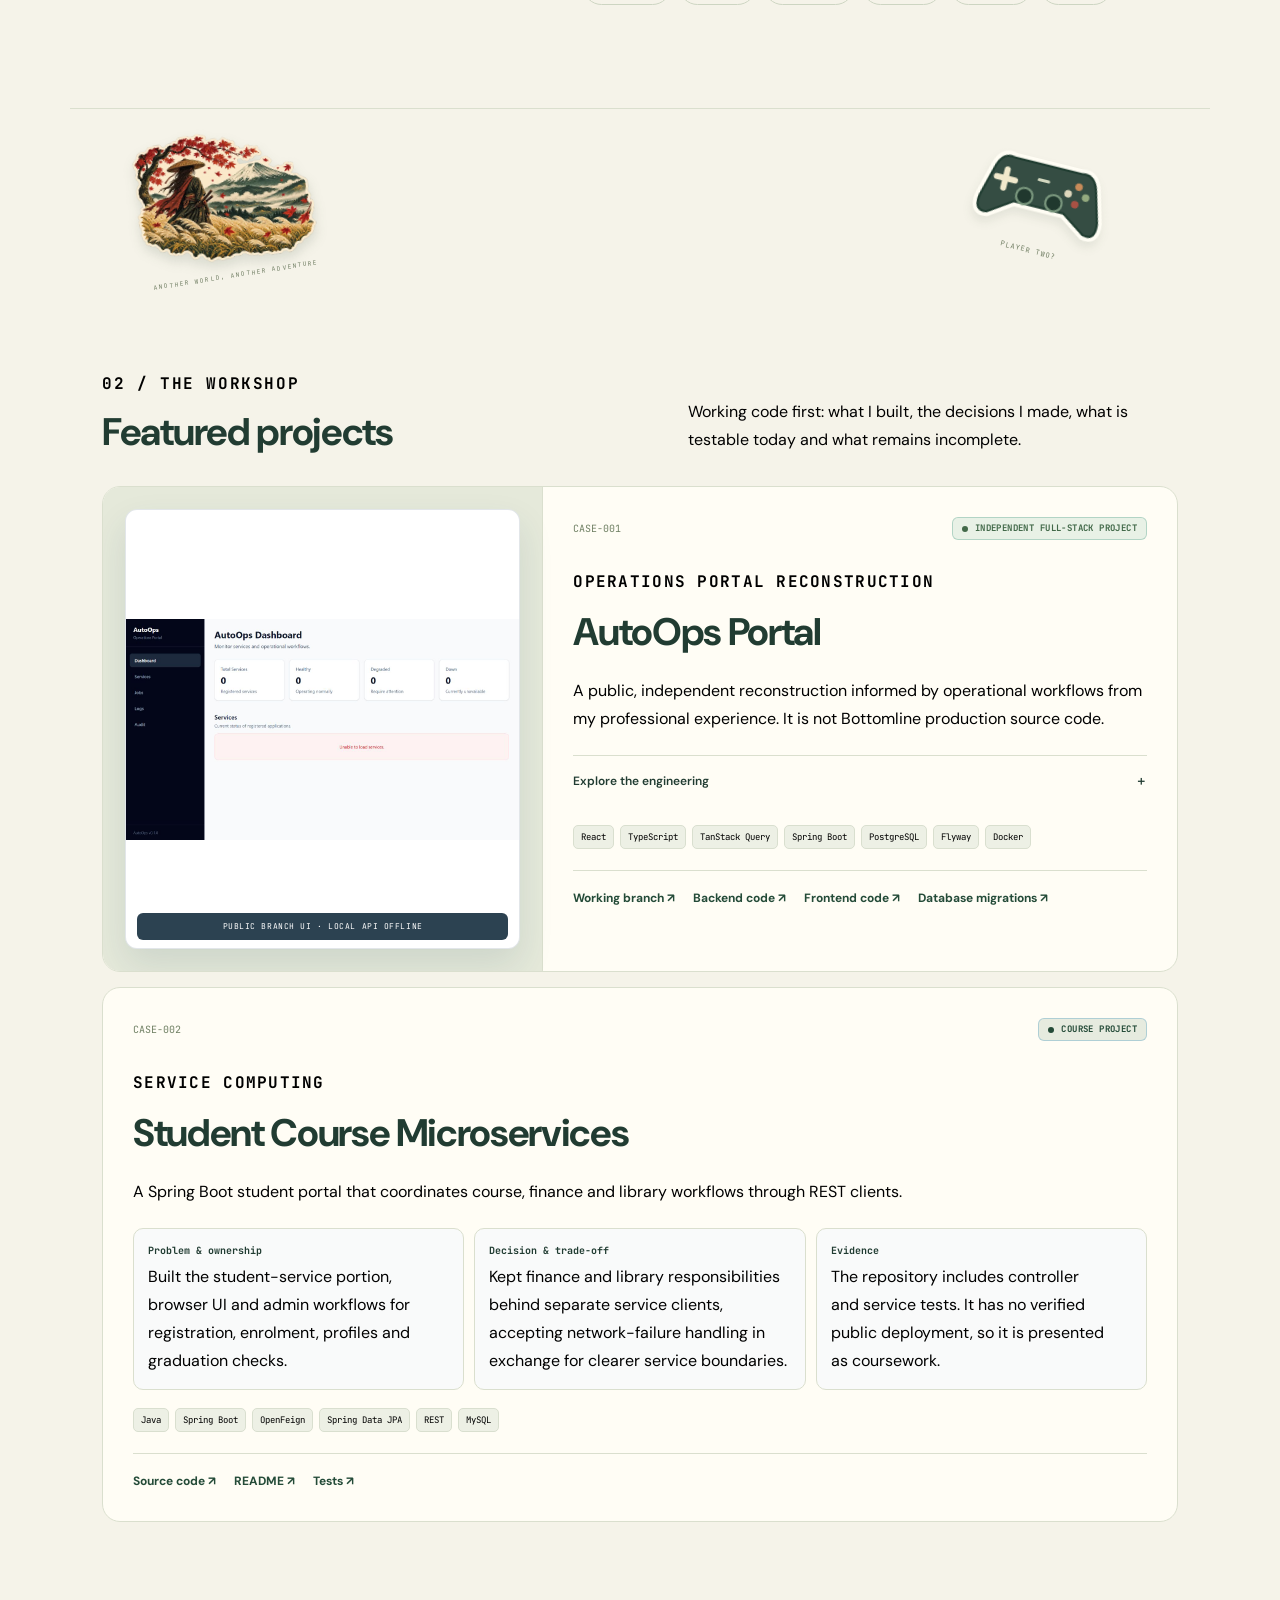
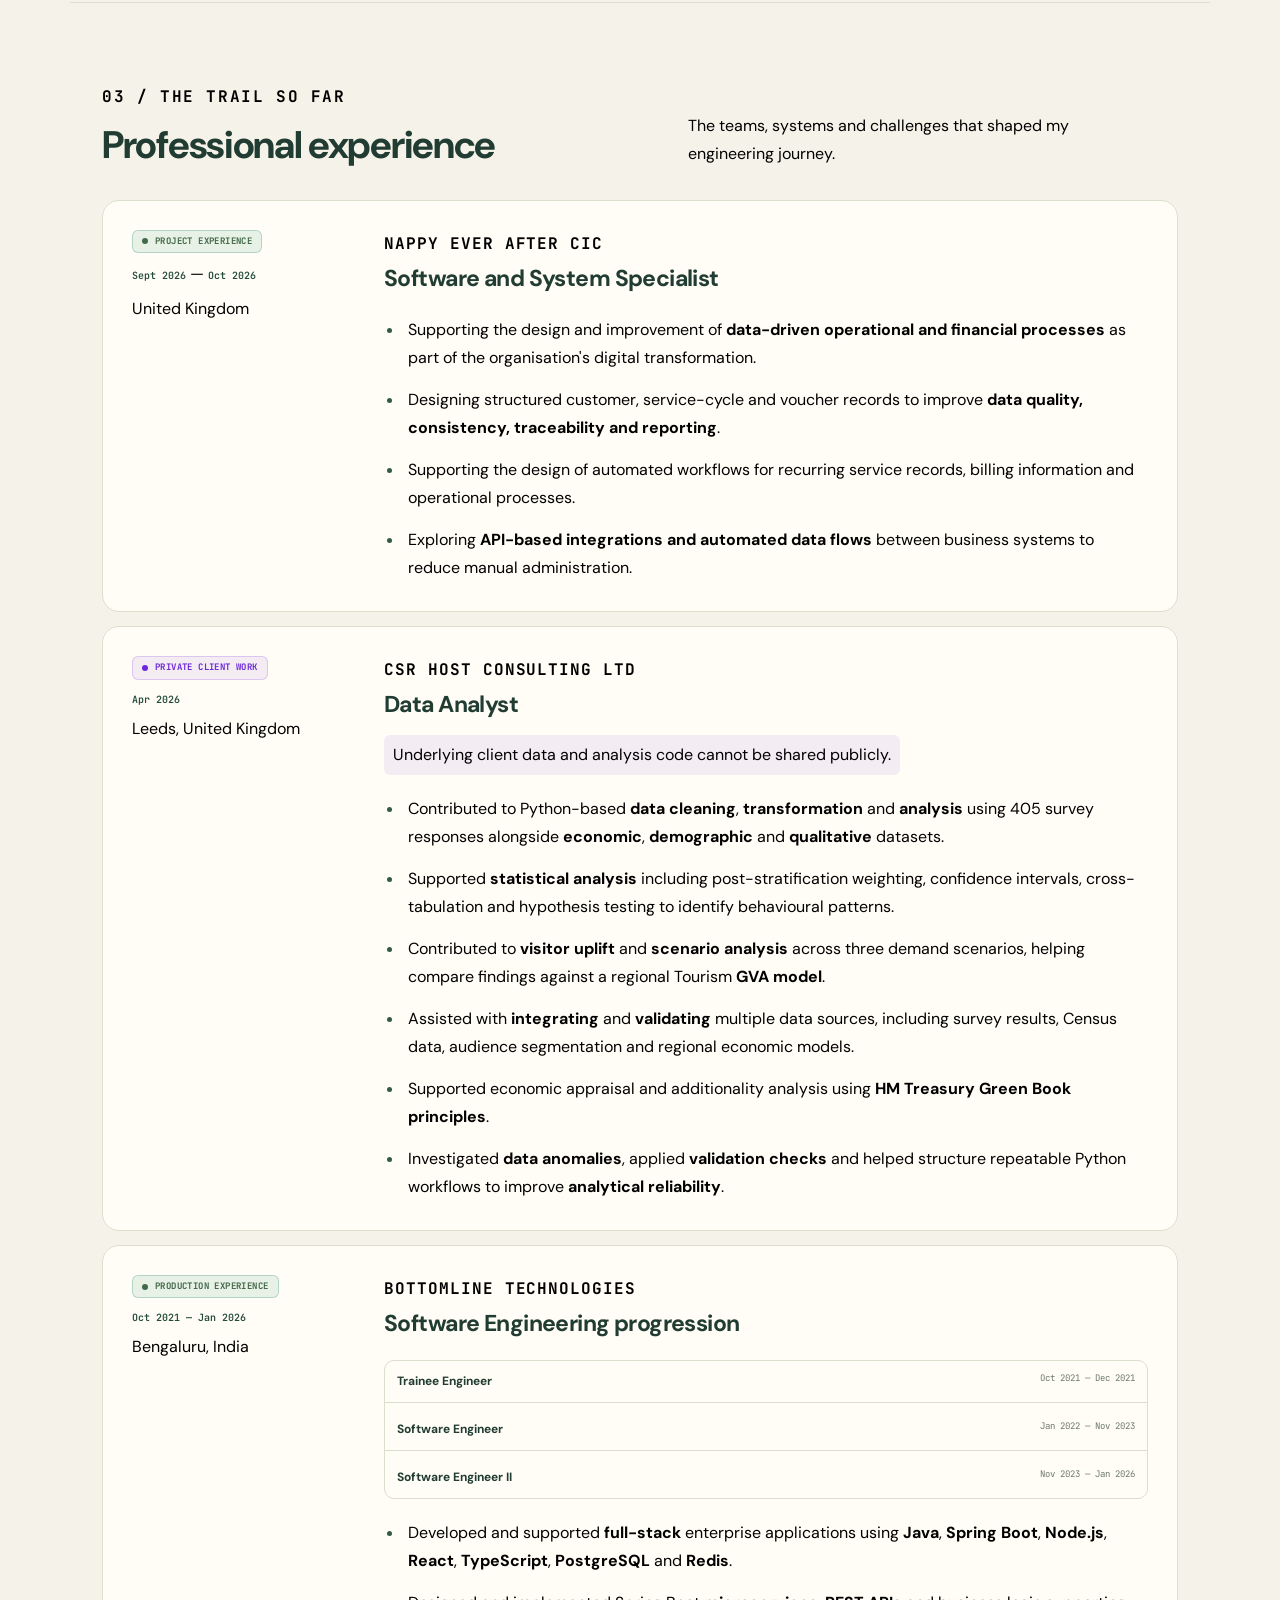
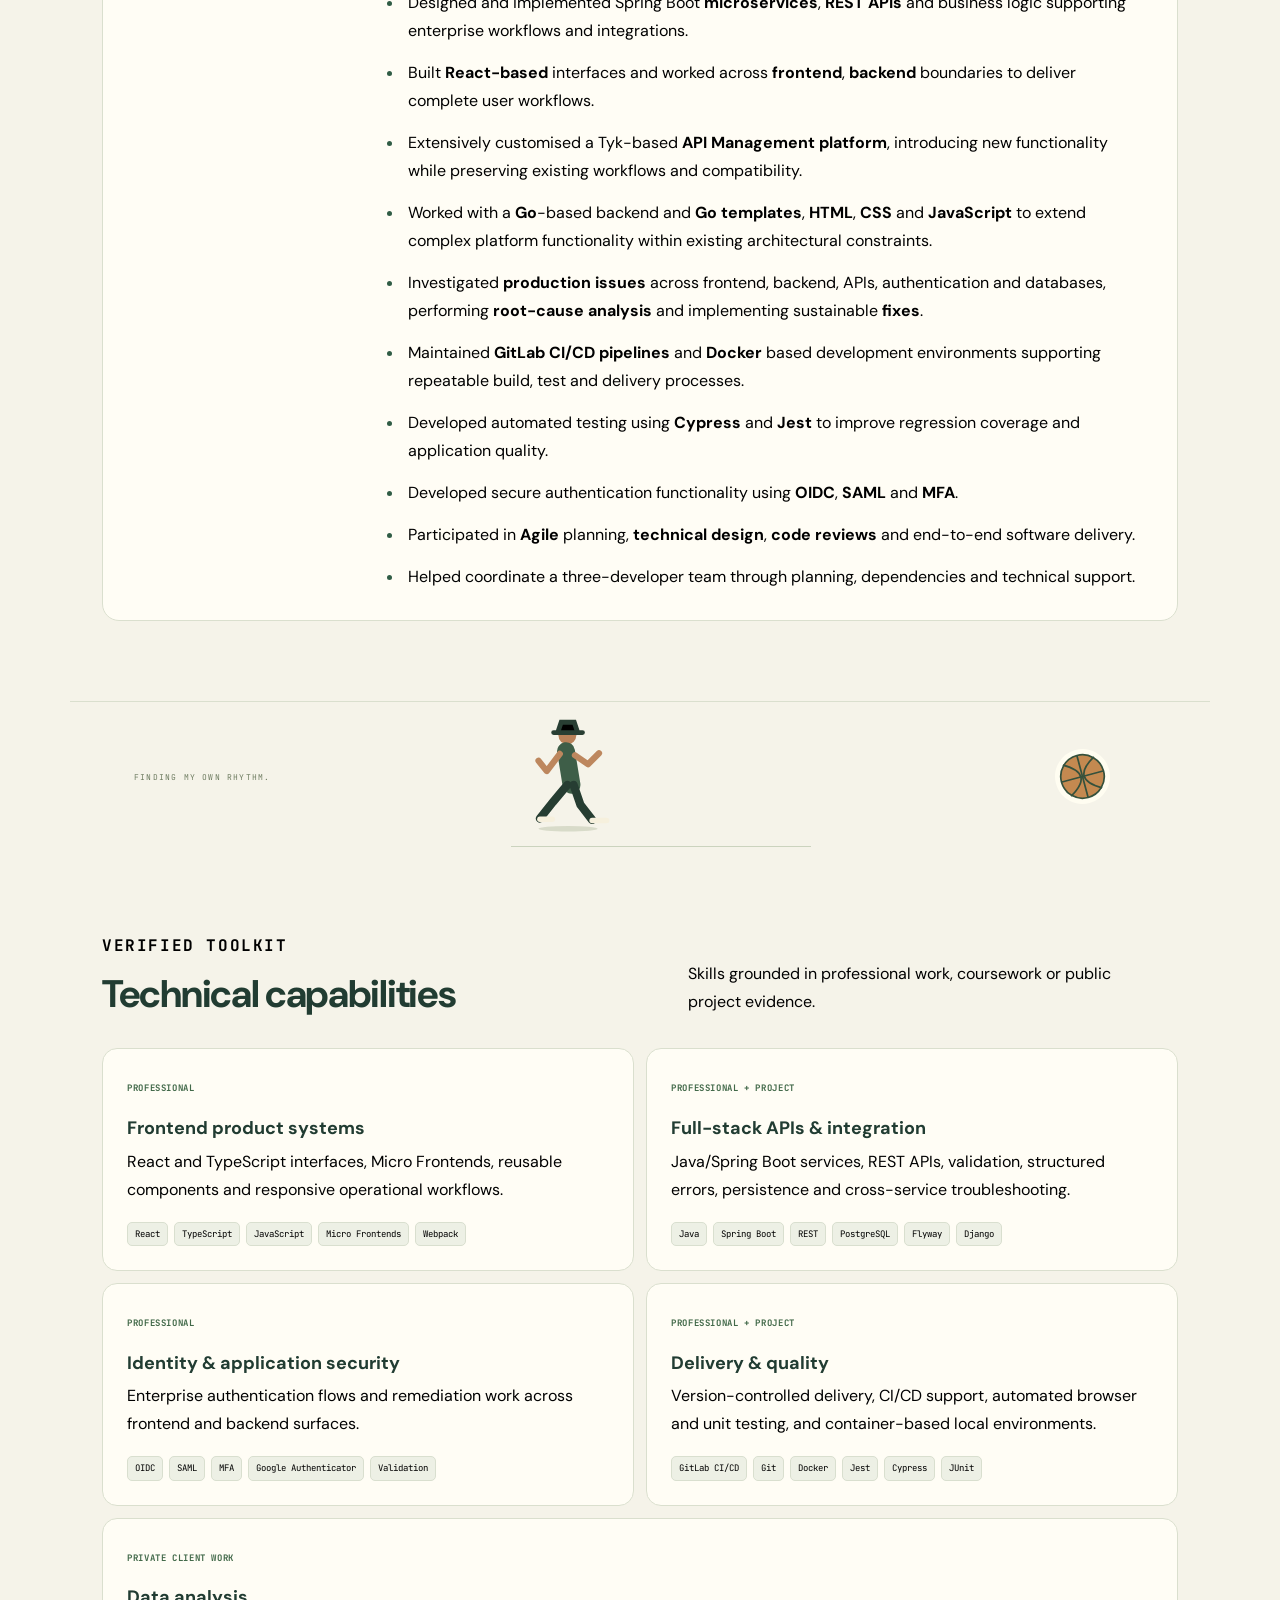
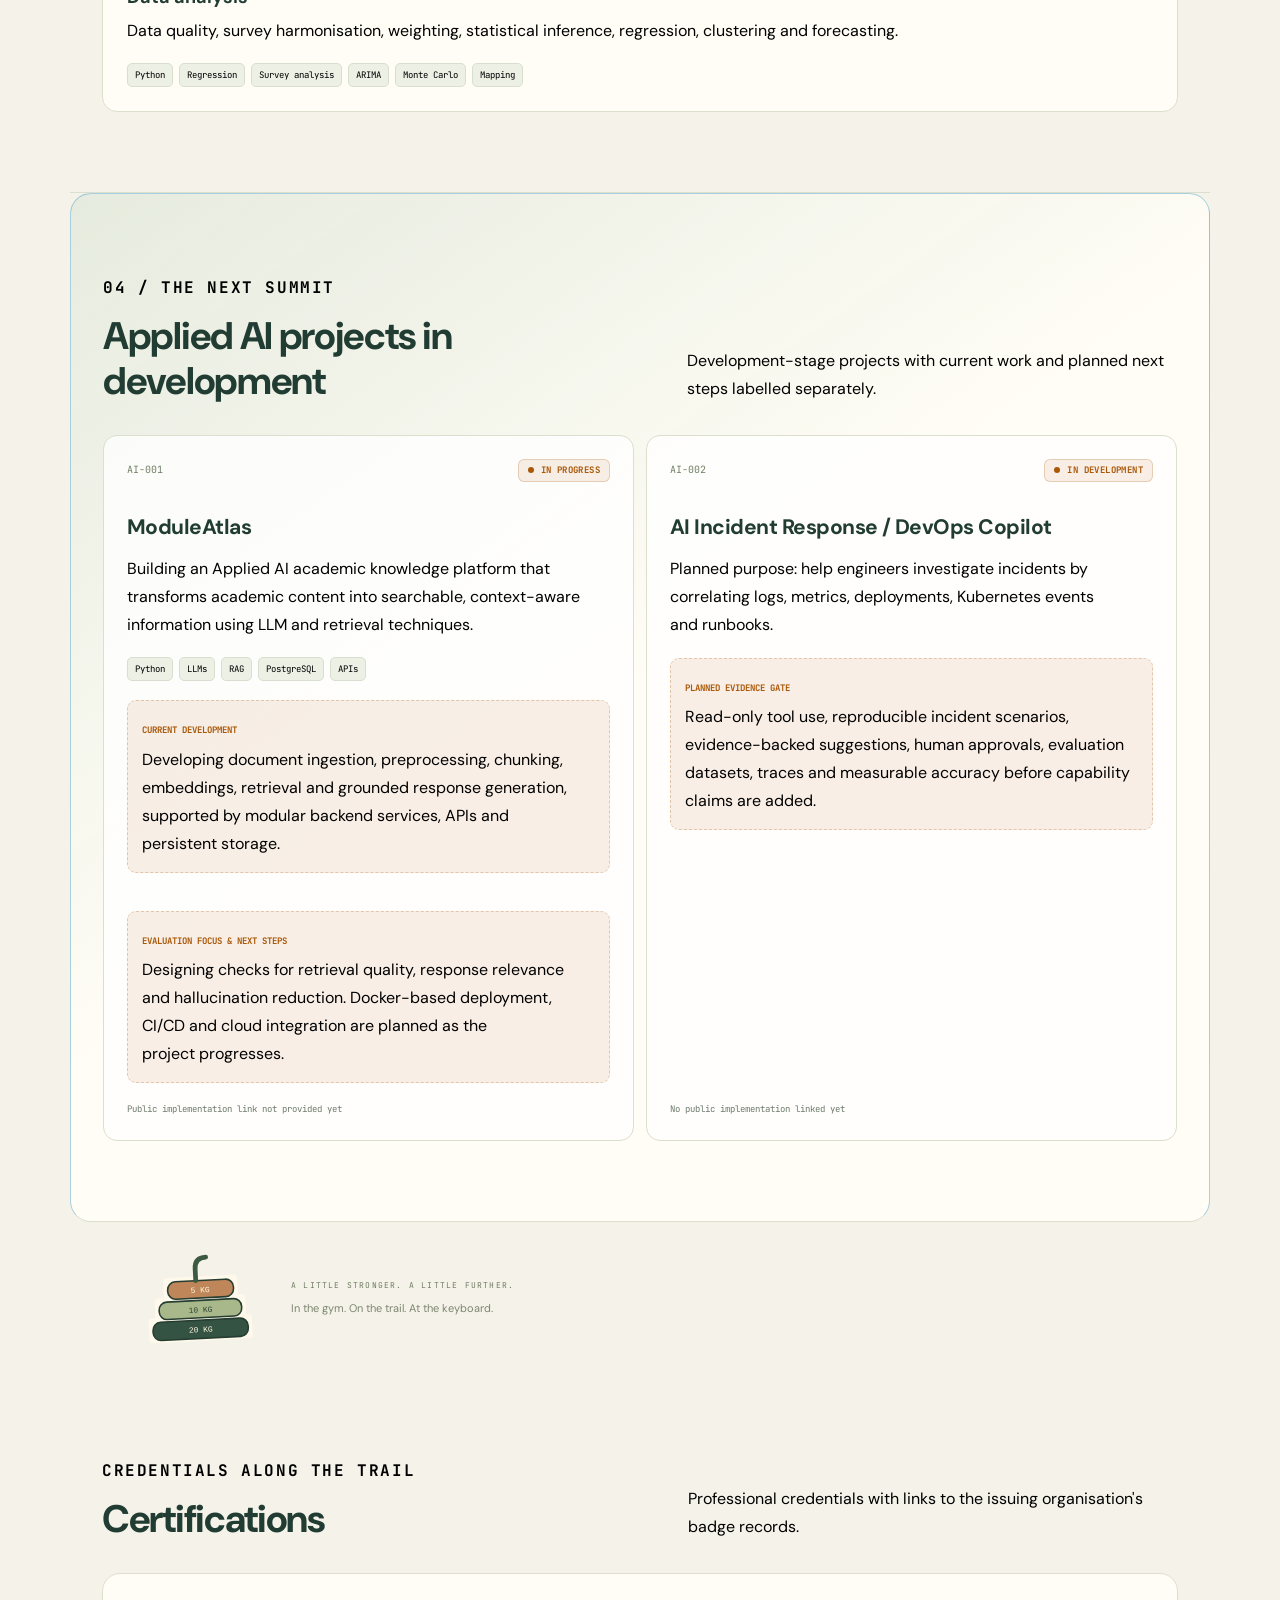
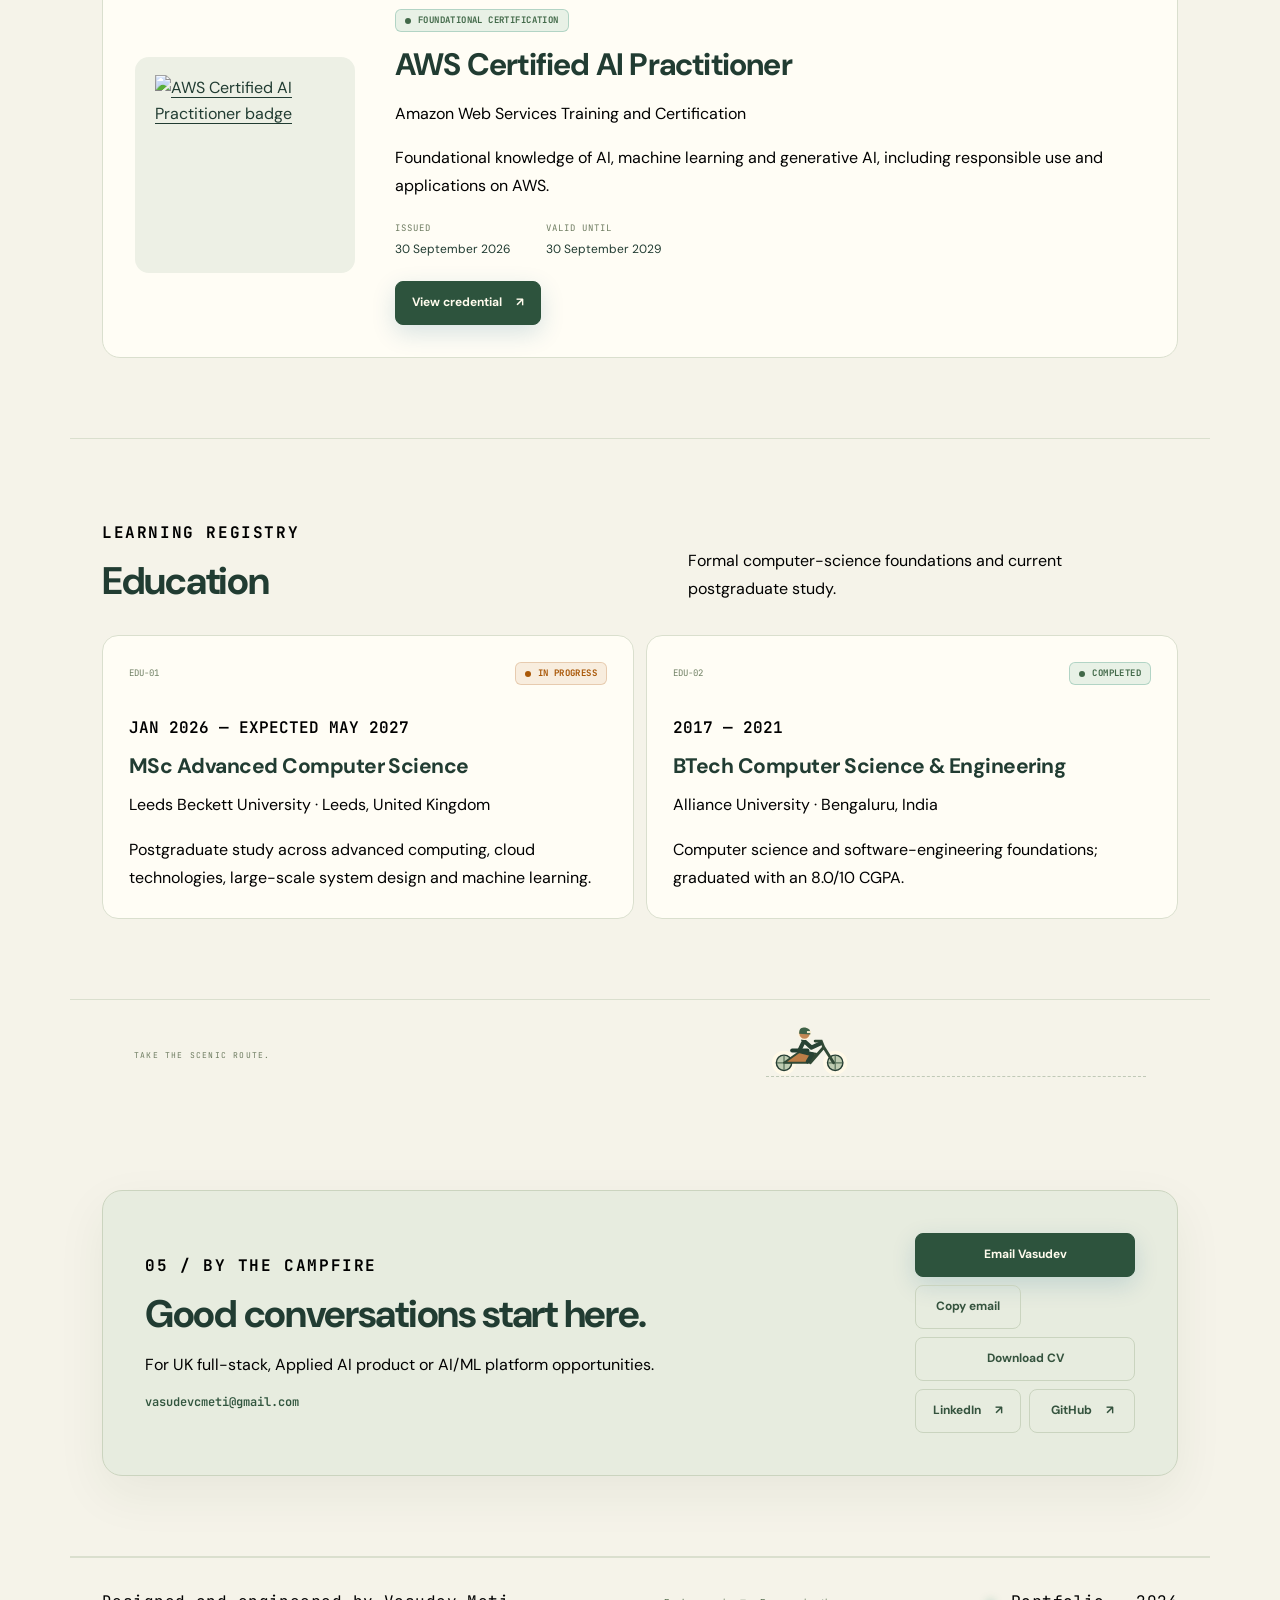
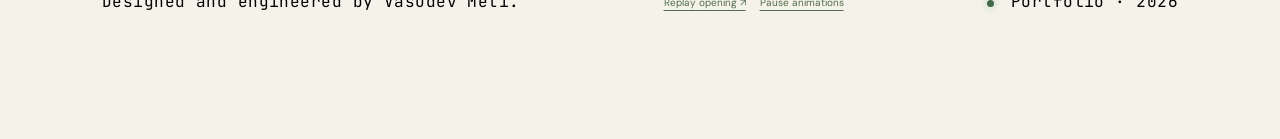
==== commit b93e5520: "Improve paragraph readability and update professional experience" ====
--- a/index.html
+++ b/index.html
@@ -28,12 +28,13 @@
       document.documentElement.classList.add("js");
     </script>
     <link rel="stylesheet" href="styles.css?v=trail-1" />
-    <link rel="stylesheet" href="trail.css?v=trail-1" />
+    <link rel="stylesheet" href="trail.css?v=readability-1" />
     <link rel="stylesheet" href="personal.css?v=certifications-1" />
     <link rel="stylesheet" href="journey-scroll.css?v=7" />
     <script src="journey-scroll.js?v=1" defer></script>
     <script src="portrait-morph.js?v=2" defer></script>
     <script src="portrait-switch.js?v=2" defer></script>
+    <link rel="stylesheet" href="readability.css?v=20261119-2" />
     <link rel="stylesheet" href="motion-intro.css?v=motion-2" />
     <script src="intro-glyphs.js?v=motion-2" defer></script>
     <script src="intro-motion.js?v=motion-2" defer></script>
@@ -175,7 +176,7 @@
               <article class="experience-card reveal">
                 <div class="experience-meta"><span class="status-label status-professional">Project Experience</span><p><time datetime="2026-09">Sept 2026</time> — <time datetime="2026-10">Oct 2026</time></p><p>United Kingdom</p></div>
                 <div class="experience-content">
-                  <p class="company">Nappy Ever After CIC</p><h3>Software Expert</h3>
+                  <p class="company">Nappy Ever After CIC</p><h3>Software and System Specialist</h3>
                   <ul>
                     <li>Supporting the design and improvement of <strong>data-driven operational and financial processes</strong> as part of the organisation's digital transformation.</li>
                     <li>Designing structured customer, service-cycle and voucher records to improve <strong>data quality, consistency, traceability and reporting</strong>.</li>
@@ -188,13 +189,15 @@
               <article class="experience-card reveal">
                 <div class="experience-meta"><span class="status-label status-private">Private Client Work</span><time datetime="2026-04">Apr 2026</time><p>Leeds, United Kingdom</p></div>
                 <div class="experience-content">
-                  <p class="company">CSR Host Consulting Ltd</p><h3>Student Data Analyst</h3>
+                  <p class="company">CSR Host Consulting Ltd</p><h3>Data Analyst</h3>
                   <p class="confidential-note">Underlying client data and analysis code cannot be shared publicly.</p>
                   <ul>
-                    <li>Cleaned raw transcripts and survey data, corrected date-format corruption, harmonised datasets with different variable structures, assessed missing-data rates and combined data for analysis.</li>
-                    <li>Used ONS/HESA comparisons, statistical tests, confidence intervals, cross-tabulations, regression, clustering and student-level analysis.</li>
-                    <li>Applied post-stratification weighting, raking or propensity-based methods where appropriate, and supported forecasting with ARIMA or exponential smoothing.</li>
-                    <li>Contributed analysis for Green Book-style questions on bias, additionality and scenarios, including Monte Carlo simulation and postcode-based mapping, to support an economic case.</li>
+                    <li>Contributed to Python-based <strong>data cleaning</strong>, <strong>transformation</strong> and <strong>analysis</strong> using 405 survey responses alongside <strong>economic</strong>, <strong>demographic</strong> and <strong>qualitative</strong> datasets.</li>
+                    <li>Supported <strong>statistical analysis</strong> including post-stratification weighting, confidence intervals, cross-tabulation and hypothesis testing to identify behavioural patterns.</li>
+                    <li>Contributed to <strong>visitor uplift</strong> and <strong>scenario analysis</strong> across three demand scenarios, helping compare findings against a regional Tourism <strong>GVA model</strong>.</li>
+                    <li>Assisted with <strong>integrating</strong> and <strong>validating</strong> multiple data sources, including survey results, Census data, audience segmentation and regional economic models.</li>
+                    <li>Supported economic appraisal and additionality analysis using <strong>HM Treasury Green Book principles</strong>.</li>
+                    <li>Investigated <strong>data anomalies</strong>, applied <strong>validation checks</strong> and helped structure repeatable Python workflows to improve <strong>analytical reliability</strong>.</li>
                   </ul>
                 </div>
               </article>
@@ -209,10 +212,17 @@
                     <li><span>Software Engineer II</span><time>Nov 2023 — Jan 2026</time></li>
                   </ol>
                   <ul>
-                    <li>Developed three Micro Frontends for organisation management, feature catalogues and identity services, and built and maintained reusable components.</li>
-                    <li>Contributed React and TypeScript frontend work and Java/Spring Boot services, including AutoOps functionality and frontend/backend validation.</li>
-                    <li>Implemented or supported OIDC, SAML and Google Authenticator-based MFA flows, and addressed penetration-test findings and security issues.</li>
-                    <li>Created Jest and Cypress tests, supported GitLab CI/CD and version-controlled delivery, and investigated integration and application issues across the stack.</li>
+                    <li>Developed and supported <strong>full-stack</strong> enterprise applications using <strong>Java</strong>, <strong>Spring Boot</strong>, <strong>Node.js</strong>, <strong>React</strong>, <strong>TypeScript</strong>, <strong>PostgreSQL</strong> and <strong>Redis</strong>.</li>
+                    <li>Designed and implemented Spring Boot <strong>microservices</strong>, <strong>REST APIs</strong> and business logic supporting enterprise workflows and integrations.</li>
+                    <li>Built <strong>React-based</strong> interfaces and worked across <strong>frontend</strong>, <strong>backend</strong> boundaries to deliver complete user workflows.</li>
+                    <li>Extensively customised a Tyk-based <strong>API Management platform</strong>, introducing new functionality while preserving existing workflows and compatibility.</li>
+                    <li>Worked with a <strong>Go</strong>-based backend and <strong>Go templates</strong>, <strong>HTML</strong>, <strong>CSS</strong> and <strong>JavaScript</strong> to extend complex platform functionality within existing architectural constraints.</li>
+                    <li>Investigated <strong>production issues</strong> across frontend, backend, APIs, authentication and databases, performing <strong>root-cause analysis</strong> and implementing sustainable <strong>fixes</strong>.</li>
+                    <li>Maintained <strong>GitLab CI/CD pipelines</strong> and <strong>Docker</strong> based development environments supporting repeatable build, test and delivery processes.</li>
+                    <li>Developed automated testing using <strong>Cypress</strong> and <strong>Jest</strong> to improve regression coverage and application quality.</li>
+                    <li>Developed secure authentication functionality using <strong>OIDC</strong>, <strong>SAML</strong> and <strong>MFA</strong>.</li>
+                    <li>Participated in <strong>Agile</strong> planning, <strong>technical design</strong>, <strong>code reviews</strong> and end-to-end software delivery.</li>
+                    <li>Helped coordinate a three-developer team through planning, dependencies and technical support.</li>
                   </ul>
                 </div>
               </article>
--- a/trail.css
+++ b/trail.css
@@ -406,7 +406,7 @@
   color:var(--muted)
 }
 .about-copy .hobby-invitation{
-  font-size:11px!important;
+  font-size:16px;
   margin-top:24px
 }
 .hobby-buttons{
--- a/readability.css
+++ b/readability.css
@@ -0,0 +1,24 @@
+/* Body copy remains readable at every breakpoint; navigation keeps its own type scale. */
+.workspace p,
+.workspace .section p,
+body #hobby-dialog p,
+body #command-dialog p {
+  font-size:16px;
+  line-height:1.75;
+  color:#000;
+}
+.workspace .trail-hero .hello { font-size:25px; }
+.workspace .about-copy > p:not(.mono-kicker) { font-size:20px; line-height:1.75; }
+.workspace .experience-content ul { color:#000; }
+.workspace .experience-content li { font-size:16px; line-height:1.75; color:#000; }
+.workspace .experience-content li + li { margin-top:6px; }
+/* Larger copy needs room above the trail landmarks on narrow screens. */
+@media(max-width:600px) {
+  .trail-hero { height:auto; min-height:960px; }
+  .landmarks { position:relative; inset:auto; height:470px; margin:40px 17px 150px; }
+  .workspace .trail-hero .hello { font-size:22px; }
+  .role-progression li { flex-direction:column; align-items:flex-start; gap:4px; }
+}
+
+/* Technology labels use the same black text as the body copy. */
+.tech-list span { color:#000; }
